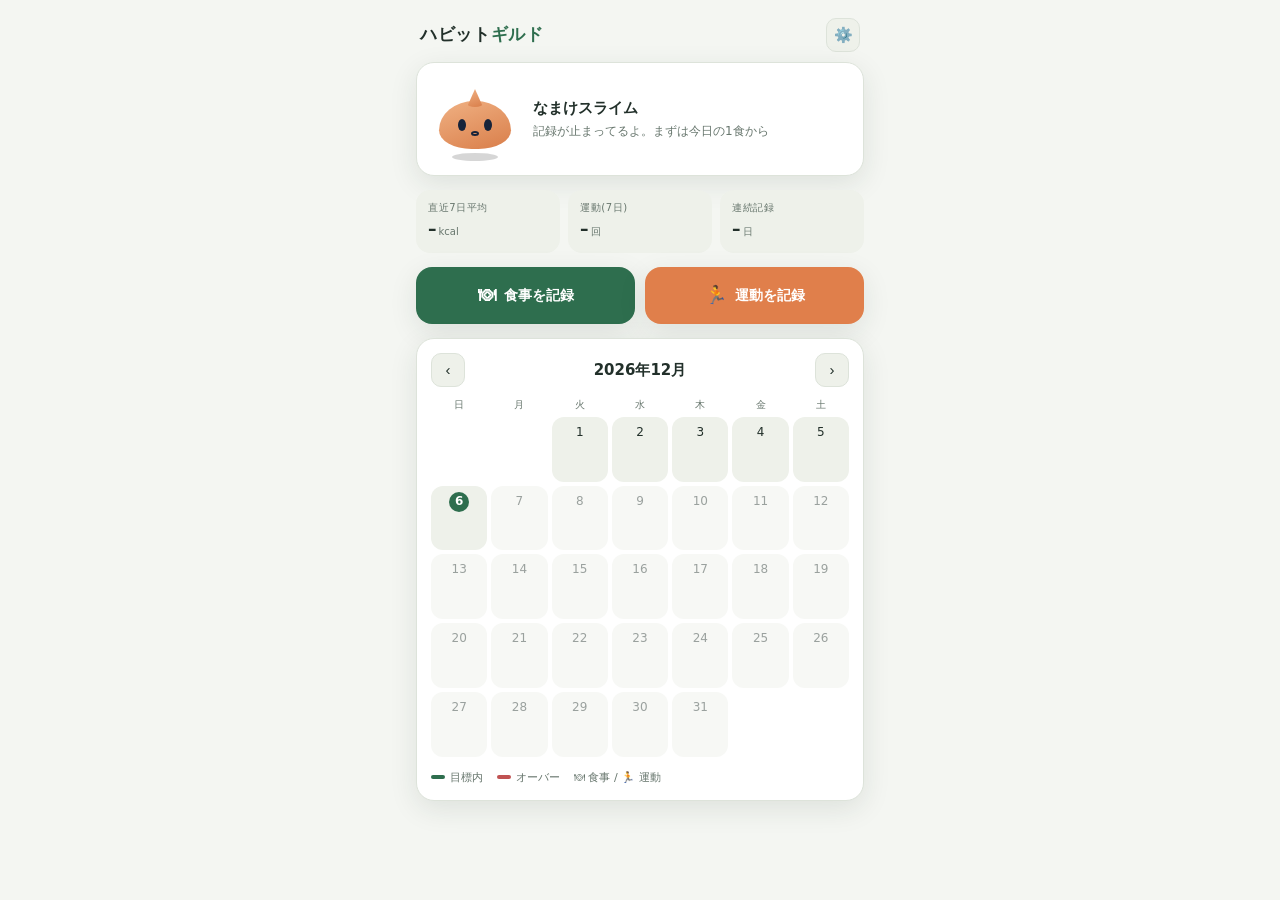
==== index.html @ a8ee113f "Rename to Habit Guild and add AI integration (phase 2-3) - Rename app to ハビットギルド - Cloudflare Worker" ====
<!DOCTYPE html>
<html lang="ja">
<head>
  <meta charset="UTF-8" />
  <meta name="viewport" content="width=device-width, initial-scale=1.0" />
  <meta name="theme-color" content="#2e6e4e" />
  <title>ハビットギルド</title>
  <link rel="stylesheet" href="style.css" />
</head>
<body>

  <div class="app">

    <header class="app-head">
      <div class="brand">ハビット<span>ギルド</span></div>
      <button class="icon-btn" id="settingsBtn" aria-label="設定">⚙️</button>
    </header>

    <!-- ============ カレンダー画面 ============ -->
    <main class="screen" id="calScreen">

      <!-- アバター -->
      <section class="avatar-card" id="avatarCard">
        <div class="slime-stage">
          <div class="slime" id="slime">
            <div class="slime-body">
              <div class="eye left"></div>
              <div class="eye right"></div>
              <div class="mouth"></div>
            </div>
            <div class="slime-shadow"></div>
          </div>
        </div>
        <div class="avatar-meta">
          <div class="avatar-state" id="avatarState">ふつうスライム</div>
          <p class="avatar-msg" id="avatarMsg">記録を続けるとキャラが変化するよ</p>
        </div>
      </section>

      <!-- サマリー -->
      <section class="summary">
        <div class="stat">
          <div class="label">直近7日平均</div>
          <div class="val" id="statAvg">–<small>kcal</small></div>
        </div>
        <div class="stat">
          <div class="label">運動(7日)</div>
          <div class="val" id="statExercise">–<small>回</small></div>
        </div>
        <div class="stat">
          <div class="label">連続記録</div>
          <div class="val" id="statStreak">–<small>日</small></div>
        </div>
      </section>

      <!-- 今日をすぐ記録 -->
      <section class="quick-add">
        <button class="quick-btn" id="quickMealBtn">
          <span class="q-icon">🍽</span>
          <span class="q-label">食事を記録</span>
        </button>
        <button class="quick-btn" id="quickExBtn">
          <span class="q-icon">🏃</span>
          <span class="q-label">運動を記録</span>
        </button>
      </section>

      <!-- カレンダー -->
      <section class="calendar">
        <div class="cal-nav">
          <button class="icon-btn" id="prevMonth" aria-label="前の月">‹</button>
          <div class="cal-title" id="calTitle">2026年7月</div>
          <button class="icon-btn" id="nextMonth" aria-label="次の月">›</button>
        </div>
        <div class="dow">
          <div>日</div><div>月</div><div>火</div><div>水</div><div>木</div><div>金</div><div>土</div>
        </div>
        <div class="grid" id="calGrid"></div>
        <div class="legend">
          <span class="chip"><span class="sw sw-ok"></span>目標内</span>
          <span class="chip"><span class="sw sw-over"></span>オーバー</span>
          <span class="chip">🍽 食事 / 🏃 運動</span>
        </div>
      </section>
    </main>

    <!-- ============ 日詳細画面 ============ -->
    <main class="screen" id="dayScreen" hidden>
      <button class="back" id="backBtn">← カレンダーに戻る</button>
      <p class="detail-date" id="detailDate"></p>
      <p class="detail-sub" id="detailSub"></p>

      <section class="card">
        <div class="card-head">
          <h3>食事の記録</h3>
          <button class="mini-btn" id="addMealBtn">＋ 追加</button>
        </div>
        <div id="mealList" class="record-list"></div>
      </section>

      <section class="card">
        <div class="card-head">
          <h3>運動の記録</h3>
          <button class="mini-btn" id="addExBtn">＋ 追加</button>
        </div>
        <div id="exList" class="record-list"></div>
      </section>

      <section class="card advice">
        <h3>AIアドバイス</h3>
        <p class="advice-text" id="adviceText">まだアドバイスはありません。</p>
        <button class="btn" id="genBtn">✨ アドバイス用プロンプトを生成</button>
        <button class="btn ghost" id="pasteAdviceBtn">Claudeの回答を貼り付けて保存</button>
      </section>
    </main>

  </div>

  <!-- ============ 食事入力シート ============ -->
  <div class="overlay" id="mealOverlay">
    <div class="sheet" role="dialog" aria-label="食事を記録">
      <h2 id="mealSheetTitle">食事を記録</h2>
      <form id="mealForm">
        <label class="field">
          <span>いつ</span>
          <select id="mealSlot">
            <option value="朝食">朝食</option>
            <option value="昼食">昼食</option>
            <option value="夕食">夕食</option>
            <option value="間食">間食</option>
          </select>
        </label>
        <label class="field">
          <span>食べたもの</span>
          <input type="text" id="mealItems" placeholder="例:味噌ラーメン・餃子3個" required maxlength="100" />
        </label>
        <label class="field">
          <span>写真(任意)</span>
          <input type="file" id="mealPhoto" accept="image/*" />
        </label>
        <div class="photo-preview" id="photoPreview" hidden>
          <img id="photoPreviewImg" alt="写真プレビュー" />
        </div>

        <button type="button" class="btn estimate" id="estimateBtn">✨ AIでカロリー・PFCを推定</button>
        <p class="estimate-hint" id="estimateHint" hidden>接続設定をすると使えます(⚙️から設定)</p>

        <label class="field">
          <span>カロリー(だいたいでOK)</span>
          <input type="number" id="mealKcal" placeholder="800" min="0" max="5000" inputmode="numeric" />
        </label>
        <div class="pfc-inputs">
          <label class="field">
            <span>P(たんぱく質g)</span>
            <input type="number" id="mealP" placeholder="–" min="0" max="500" step="any" inputmode="decimal" />
          </label>
          <label class="field">
            <span>F(脂質g)</span>
            <input type="number" id="mealF" placeholder="–" min="0" max="500" step="any" inputmode="decimal" />
          </label>
          <label class="field">
            <span>C(炭水化物g)</span>
            <input type="number" id="mealC" placeholder="–" min="0" max="500" step="any" inputmode="decimal" />
          </label>
        </div>

        <div class="sheet-actions">
          <button type="submit" class="btn">保存する</button>
          <button type="button" class="btn ghost" data-close>キャンセル</button>
          <button type="button" class="btn danger" id="deleteMealBtn" hidden>この記録を削除</button>
        </div>
      </form>
    </div>
  </div>

  <!-- ============ 運動入力シート ============ -->
  <div class="overlay" id="exOverlay">
    <div class="sheet" role="dialog" aria-label="運動を記録">
      <h2 id="exSheetTitle">運動を記録</h2>
      <form id="exForm">
        <label class="field">
          <span>内容</span>
          <input type="text" id="exName" placeholder="例:ランニング 5km / ジム上半身" required maxlength="60" />
        </label>
        <label class="field">
          <span>時間(分)</span>
          <input type="number" id="exMinutes" placeholder="30" min="0" max="600" inputmode="numeric" />
        </label>
        <label class="field">
          <span>消費カロリー(わかれば)</span>
          <input type="number" id="exKcal" placeholder="300" min="0" max="3000" inputmode="numeric" />
        </label>
        <div class="sheet-actions">
          <button type="submit" class="btn">保存する</button>
          <button type="button" class="btn ghost" data-close>キャンセル</button>
          <button type="button" class="btn danger" id="deleteExBtn" hidden>この記録を削除</button>
        </div>
      </form>
    </div>
  </div>

  <!-- ============ プロンプトシート ============ -->
  <div class="overlay" id="promptOverlay">
    <div class="sheet" role="dialog" aria-label="プロンプト生成">
      <h2>プロンプトを生成しました</h2>
      <p class="hint">コピーしてClaude(いつものプロジェクト)に貼り付けてください。返ってきたアドバイスは「貼り付けて保存」で記録できます。</p>
      <div class="prompt-box" id="promptBox"></div>
      <div class="sheet-actions">
        <button class="btn" id="copyPromptBtn">プロンプトをコピー</button>
        <button class="btn ghost" data-close>閉じる</button>
      </div>
    </div>
  </div>

  <!-- ============ アドバイス貼り付けシート ============ -->
  <div class="overlay" id="adviceOverlay">
    <div class="sheet" role="dialog" aria-label="アドバイスを保存">
      <h2>Claudeの回答を保存</h2>
      <p class="hint">Claudeから返ってきたアドバイスをここに貼り付けると、この日の記録として残ります。</p>
      <textarea id="adviceInput" rows="6" placeholder="ここに貼り付け"></textarea>
      <div class="sheet-actions">
        <button class="btn" id="saveAdviceBtn">保存する</button>
        <button class="btn ghost" data-close>キャンセル</button>
      </div>
    </div>
  </div>

  <!-- ============ 設定シート ============ -->
  <div class="overlay" id="settingsOverlay">
    <div class="sheet" role="dialog" aria-label="設定">
      <h2>設定</h2>
      <form id="settingsForm">
        <label class="field">
          <span>1日の目標カロリー</span>
          <input type="number" id="goalInput" min="800" max="5000" inputmode="numeric" required />
        </label>

        <div class="settings-section">
          <h3>AI連携(任意)</h3>
          <p class="hint">中継サーバーを立てると、写真・テキストからのカロリー/PFC自動推定とアプリ内アドバイスが使えます。未設定でもコピペ方式で使えます。</p>
          <label class="field">
            <span>中継サーバーのURL</span>
            <input type="url" id="backendUrl" placeholder="https://xxxx.workers.dev" inputmode="url" />
          </label>
          <label class="field">
            <span>アクセストークン</span>
            <input type="text" id="backendToken" placeholder="自分で決めた合言葉" autocomplete="off" />
          </label>
          <button type="button" class="btn ghost" id="testBackendBtn">接続テスト</button>
        </div>

        <div class="sheet-actions">
          <button type="submit" class="btn">保存する</button>
          <button type="button" class="btn ghost" data-close>キャンセル</button>
        </div>
      </form>
    </div>
  </div>

  <div class="toast" id="toast" role="status"></div>

  <script src="api.js"></script>
  <script src="app.js"></script>
</body>
</html>
---- style.css ----
/* ダイエットギルド — フェーズ1 */

:root {
  --bg: #f4f6f2;
  --surface: #ffffff;
  --surface2: #eef1ea;
  --ink: #22302a;
  --muted: #67766d;
  --line: #dde3da;
  --primary: #2e6e4e;
  --primary-soft: #e2efe7;
  --accent: #e07f4b;
  --accent-soft: #fbeade;
  --danger: #c05252;
  --shadow: 0 8px 28px rgba(34, 48, 42, 0.10);
}
@media (prefers-color-scheme: dark) {
  :root {
    --bg: #121714;
    --surface: #1b221d;
    --surface2: #242d27;
    --ink: #e6ebe5;
    --muted: #9aa89f;
    --line: #2f3a33;
    --primary: #6fbf94;
    --primary-soft: #22392e;
    --accent: #ef9a67;
    --accent-soft: #3d2b1e;
    --danger: #d97575;
    --shadow: 0 8px 28px rgba(0, 0, 0, 0.45);
  }
}

* { box-sizing: border-box; }

body {
  margin: 0;
  background: var(--bg);
  color: var(--ink);
  font-family: "Hiragino Kaku Gothic ProN", "Hiragino Sans", "Noto Sans JP", "Yu Gothic UI", system-ui, sans-serif;
  line-height: 1.6;
  -webkit-font-smoothing: antialiased;
}

.app {
  max-width: 480px;
  margin: 0 auto;
  min-height: 100dvh;
  display: flex;
  flex-direction: column;
  padding: 0 16px 32px;
}

/* ---------- header ---------- */
.app-head {
  display: flex;
  justify-content: space-between;
  align-items: center;
  padding: 18px 4px 10px;
}
.brand { font-weight: 700; font-size: 17px; letter-spacing: .04em; }
.brand span { color: var(--primary); }
.icon-btn {
  background: var(--surface2);
  border: 1px solid var(--line);
  border-radius: 10px;
  width: 34px; height: 34px;
  font-size: 15px;
  cursor: pointer;
  color: var(--ink);
  display: grid; place-items: center;
}
.icon-btn:focus-visible, .btn:focus-visible, .mini-btn:focus-visible, .day:focus-visible, .back:focus-visible {
  outline: 2px solid var(--primary);
  outline-offset: 2px;
}

.screen { display: flex; flex-direction: column; gap: 14px; }
.screen[hidden] { display: none; }

/* ---------- avatar ---------- */
.avatar-card {
  display: flex;
  align-items: center;
  gap: 16px;
  background: var(--surface);
  border: 1px solid var(--line);
  border-radius: 18px;
  padding: 14px 16px;
  box-shadow: var(--shadow);
}
.slime-stage { width: 84px; height: 84px; flex: none; position: relative; }
.slime {
  position: absolute; inset: 0;
  display: flex; flex-direction: column; align-items: center; justify-content: flex-end;
}
.slime-body {
  position: relative;
  width: 58px; height: 54px;
  background: linear-gradient(160deg, #6fb7e8, #3b7fc4);
  border-radius: 50% 50% 46% 46% / 62% 62% 40% 40%;
  animation: bounce 2.6s ease-in-out infinite;
}
.slime-body::before {
  /* しずく型のツノ */
  content: "";
  position: absolute;
  top: -12px; left: 50%;
  transform: translateX(-50%);
  width: 16px; height: 18px;
  background: inherit;
  border-radius: 50% 50% 50% 50% / 80% 80% 20% 20%;
  clip-path: polygon(50% 0, 100% 100%, 0 100%);
}
.eye {
  position: absolute; top: 38%;
  width: 8px; height: 12px;
  background: #16233a;
  border-radius: 50%;
}
.eye.left { left: 26%; }
.eye.right { right: 26%; }
.mouth {
  position: absolute; top: 62%; left: 50%;
  transform: translateX(-50%);
  width: 14px; height: 6px;
  border-bottom: 2.5px solid #16233a;
  border-radius: 0 0 10px 10px;
}
.slime-shadow {
  width: 46px; height: 8px;
  margin-top: 4px;
  background: rgba(0, 0, 0, .16);
  border-radius: 50%;
}
@keyframes bounce {
  0%, 100% { transform: translateY(0) scaleX(1); }
  50% { transform: translateY(-5px) scaleX(.97); }
}

/* 状態バリエーション */
.slime.state-fit .slime-body {
  background: linear-gradient(160deg, #74d6a3, #2e9e66);
  width: 52px; height: 58px;
}
.slime.state-fit .mouth { border-radius: 10px 10px 0 0; border-bottom: none; border-top: 2.5px solid #16233a; height: 7px; top: 60%; }
.slime.state-chubby .slime-body {
  background: linear-gradient(160deg, #f0b183, #d97e4a);
  width: 72px; height: 48px;
  animation-duration: 3.6s;
}
.slime.state-chubby .mouth { width: 8px; border-radius: 50%; border: 2px solid #16233a; height: 5px; }
.avatar-meta { min-width: 0; }
.avatar-state { font-weight: 700; font-size: 15px; }
.avatar-msg { margin: 2px 0 0; font-size: 12px; color: var(--muted); }

@media (prefers-reduced-motion: reduce) {
  .slime-body { animation: none; }
  .day { transition: none; }
}

/* ---------- summary ---------- */
.summary {
  display: grid;
  grid-template-columns: 1fr 1fr 1fr;
  gap: 8px;
}
.stat {
  background: var(--surface2);
  border-radius: 14px;
  padding: 10px 12px;
}
.stat .label { font-size: 10px; letter-spacing: .06em; color: var(--muted); }
.stat .val { font-size: 17px; font-weight: 700; font-variant-numeric: tabular-nums; }
.stat .val small { font-size: 10px; font-weight: 400; color: var(--muted); margin-left: 2px; }

/* ---------- quick add ---------- */
.quick-add {
  display: grid;
  grid-template-columns: 1fr 1fr;
  gap: 10px;
}
.quick-btn {
  display: flex;
  align-items: center;
  justify-content: center;
  gap: 8px;
  padding: 14px;
  border-radius: 16px;
  border: none;
  cursor: pointer;
  font: inherit;
  font-weight: 700;
  font-size: 14px;
  color: #fff;
  background: var(--primary);
  box-shadow: var(--shadow);
}
.quick-btn:nth-child(2) { background: var(--accent); }
.quick-btn:focus-visible { outline: 2px solid var(--ink); outline-offset: 2px; }
.quick-btn .q-icon { font-size: 18px; }

/* ---------- calendar ---------- */
.calendar {
  background: var(--surface);
  border: 1px solid var(--line);
  border-radius: 18px;
  padding: 14px;
  box-shadow: var(--shadow);
}
.cal-nav {
  display: flex;
  justify-content: space-between;
  align-items: center;
  margin-bottom: 10px;
}
.cal-title { font-weight: 700; font-size: 15px; font-variant-numeric: tabular-nums; }
.dow, .grid { display: grid; grid-template-columns: repeat(7, 1fr); gap: 4px; }
.dow { margin-bottom: 4px; }
.dow div { text-align: center; font-size: 10px; color: var(--muted); }
.day {
  aspect-ratio: 1 / 1.15;
  border-radius: 12px;
  border: 1px solid transparent;
  background: var(--surface2);
  display: flex;
  flex-direction: column;
  align-items: center;
  padding-top: 5px;
  gap: 3px;
  cursor: pointer;
  font: inherit;
  color: inherit;
  transition: transform .1s ease;
}
.day:hover { transform: translateY(-1px); }
.day.empty { background: transparent; cursor: default; border: none; }
.day.future { opacity: .45; cursor: default; }
.day .num { font-size: 12px; font-variant-numeric: tabular-nums; line-height: 1.6; }
.day.today .num {
  background: var(--primary); color: #fff;
  width: 20px; height: 20px; border-radius: 50%;
  display: grid; place-items: center; font-weight: 700;
}
.day .kcal-bar {
  width: 70%; height: 4px; border-radius: 2px;
  background: var(--line);
  overflow: hidden;
}
.day .kcal-bar i { display: block; height: 100%; background: var(--primary); }
.day.over .kcal-bar i { background: var(--danger); }
.day .marks { font-size: 8px; letter-spacing: 1px; line-height: 1; }
.legend {
  display: flex; gap: 14px; flex-wrap: wrap;
  margin-top: 12px;
  font-size: 11px; color: var(--muted);
}
.legend .chip { display: inline-flex; align-items: center; gap: 5px; }
.legend .sw { width: 14px; height: 4px; border-radius: 2px; }
.legend .sw-ok { background: var(--primary); }
.legend .sw-over { background: var(--danger); }

/* ---------- day detail ---------- */
.back {
  background: none; border: none;
  color: var(--primary);
  font: inherit; font-size: 13px;
  cursor: pointer;
  padding: 0;
  align-self: flex-start;
}
.detail-date { font-size: 18px; font-weight: 700; margin: 0; }
.detail-sub { font-size: 12px; color: var(--muted); margin: -8px 0 0; font-variant-numeric: tabular-nums; }

.card {
  background: var(--surface);
  border: 1px solid var(--line);
  border-radius: 16px;
  padding: 14px;
}
.card h3 {
  margin: 0;
  font-size: 11px; letter-spacing: .1em;
  color: var(--muted); font-weight: 600;
}
.card-head {
  display: flex; justify-content: space-between; align-items: center;
  margin-bottom: 6px;
}
.mini-btn {
  background: var(--primary-soft);
  color: var(--primary);
  border: none; border-radius: 8px;
  padding: 4px 10px;
  font: inherit; font-size: 12px; font-weight: 600;
  cursor: pointer;
}
.record-list .empty-note { font-size: 12px; color: var(--muted); padding: 8px 0; }

.meal {
  display: flex; gap: 12px; align-items: center;
  padding: 8px 0;
  width: 100%;
  background: none; border: none;
  font: inherit; color: inherit; text-align: left;
  cursor: pointer;
}
.meal + .meal, .ex-row + .ex-row { border-top: 1px solid var(--line); }
.photo {
  width: 52px; height: 52px;
  border-radius: 12px;
  flex: none;
  display: grid; place-items: center;
  font-size: 24px;
  background: linear-gradient(135deg, var(--primary-soft), var(--accent-soft));
  overflow: hidden;
}
.photo img { width: 100%; height: 100%; object-fit: cover; }
.meal .meta { flex: 1; min-width: 0; }
.meal .name { font-size: 14px; font-weight: 600; }
.meal .items { font-size: 11px; color: var(--muted); white-space: nowrap; overflow: hidden; text-overflow: ellipsis; }
.meal .kcal { font-variant-numeric: tabular-nums; font-weight: 700; color: var(--accent); font-size: 14px; white-space: nowrap; }
.meal .kcal small { color: var(--muted); font-weight: 400; font-size: 10px; }

.ex-row {
  display: flex; justify-content: space-between; align-items: center;
  gap: 10px;
  padding: 8px 0;
  width: 100%;
  background: none; border: none;
  font: inherit; color: inherit; text-align: left;
  font-size: 13px;
  cursor: pointer;
}
.ex-row .burn { color: var(--primary); font-weight: 600; font-variant-numeric: tabular-nums; white-space: nowrap; }

.advice { border: 1px dashed var(--primary); background: var(--primary-soft); }
.advice h3 { color: var(--primary); margin-bottom: 8px; }
.advice-text { margin: 0 0 12px; font-size: 13px; white-space: pre-wrap; }

/* ---------- buttons ---------- */
.btn {
  width: 100%;
  border: none;
  border-radius: 12px;
  padding: 12px;
  font: inherit; font-weight: 700; font-size: 14px;
  cursor: pointer;
  background: var(--primary);
  color: #fff;
}
.btn.ghost {
  background: transparent;
  color: var(--primary);
  border: 1px solid var(--primary);
  margin-top: 8px;
}
.btn.danger {
  background: transparent;
  color: var(--danger);
  border: 1px solid var(--danger);
  margin-top: 8px;
}

/* ---------- overlay / sheet ---------- */
.overlay {
  position: fixed; inset: 0;
  background: rgba(10, 16, 12, .55);
  display: none;
  align-items: flex-end;
  justify-content: center;
  z-index: 10;
}
.overlay.open { display: flex; }
.sheet {
  background: var(--surface);
  width: 100%;
  max-width: 480px;
  border-radius: 22px 22px 0 0;
  padding: 20px 18px calc(24px + env(safe-area-inset-bottom));
  max-height: 85dvh;
  overflow-y: auto;
}
.sheet h2 { font-size: 16px; margin: 0 0 6px; }
.sheet .hint { font-size: 12px; color: var(--muted); margin: 0 0 12px; }
.sheet-actions { margin-top: 14px; }

.field { display: block; margin-bottom: 12px; }
.field span { display: block; font-size: 12px; color: var(--muted); margin-bottom: 4px; }
.field input, .field select, .sheet textarea {
  width: 100%;
  padding: 10px 12px;
  border: 1px solid var(--line);
  border-radius: 10px;
  background: var(--surface2);
  color: var(--ink);
  font: inherit;
  font-size: 14px;
}
.field input:focus, .field select:focus, .sheet textarea:focus {
  outline: 2px solid var(--primary);
  outline-offset: 1px;
}
.sheet textarea { resize: vertical; }

.btn.estimate {
  background: var(--accent);
  margin-bottom: 6px;
}
.btn.estimate:disabled { opacity: .6; }
.estimate-hint { font-size: 11px; color: var(--muted); margin: 0 0 12px; text-align: center; }

.pfc-inputs {
  display: grid;
  grid-template-columns: 1fr 1fr 1fr;
  gap: 8px;
}
.pfc-inputs .field span { font-size: 11px; }

.meal .pfc {
  font-size: 10px;
  color: var(--primary);
  font-variant-numeric: tabular-nums;
  margin-top: 1px;
}

.settings-section {
  margin-top: 18px;
  padding-top: 14px;
  border-top: 1px solid var(--line);
}
.settings-section h3 {
  margin: 0 0 4px;
  font-size: 13px;
  color: var(--ink);
  font-weight: 700;
}

.photo-preview { margin-bottom: 12px; }
.photo-preview img {
  width: 96px; height: 96px;
  object-fit: cover;
  border-radius: 12px;
  border: 1px solid var(--line);
}

.prompt-box {
  background: var(--surface2);
  border: 1px solid var(--line);
  border-radius: 12px;
  padding: 12px;
  font-size: 11.5px;
  white-space: pre-wrap;
  line-height: 1.7;
  font-family: ui-monospace, "SF Mono", Menlo, monospace;
  overflow-x: auto;
  max-height: 40dvh;
  overflow-y: auto;
}

/* ---------- toast ---------- */
.toast {
  position: fixed;
  left: 50%; bottom: 28px;
  transform: translateX(-50%) translateY(20px);
  background: var(--ink);
  color: var(--bg);
  font-size: 13px;
  padding: 10px 18px;
  border-radius: 999px;
  opacity: 0;
  pointer-events: none;
  transition: opacity .2s ease, transform .2s ease;
  z-index: 20;
}
.toast.show { opacity: 1; transform: translateX(-50%) translateY(0); }
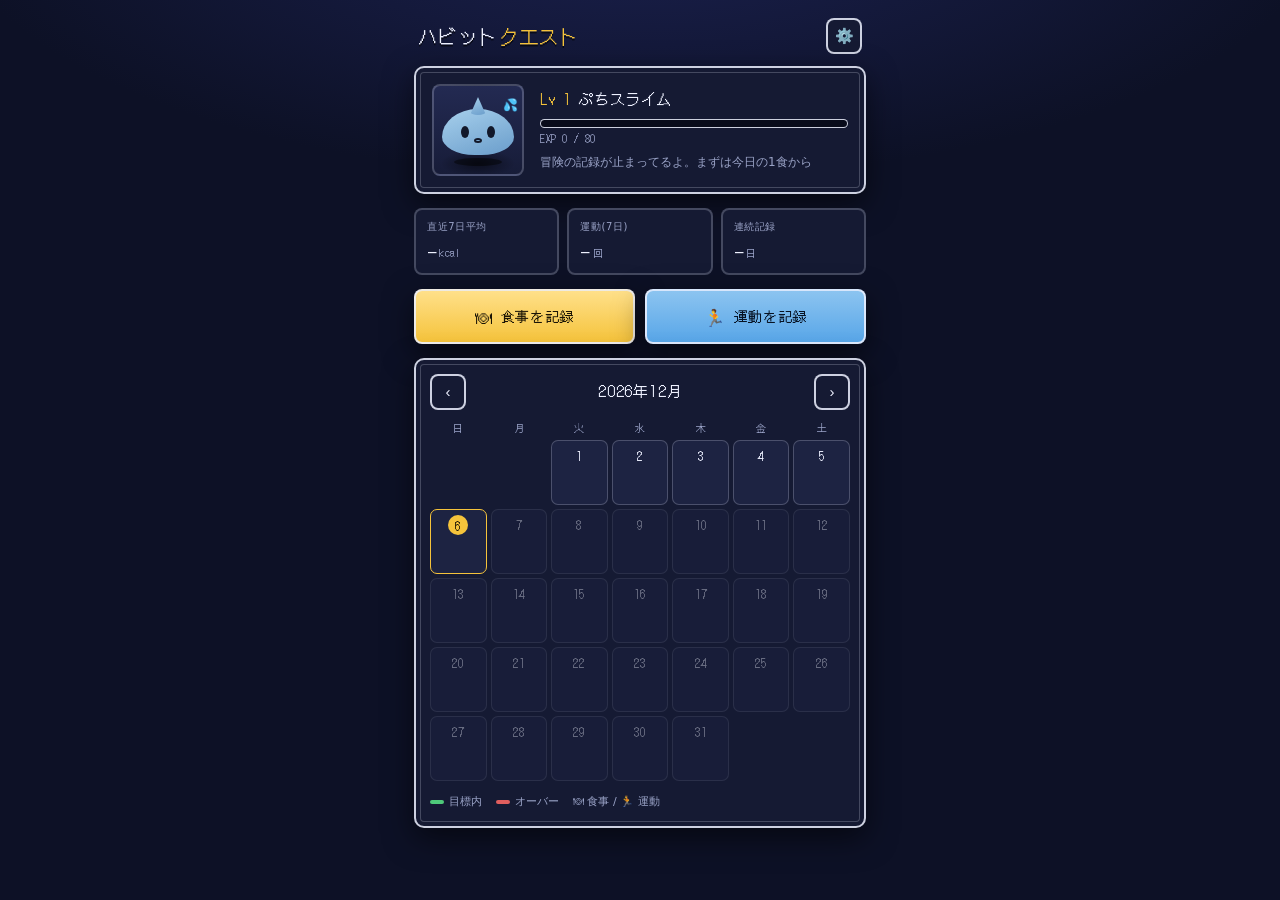
==== commit cd49b6b3: "Reskin as Habit Quest: RPG theme, level/EXP system, today-focused advice - Rename app to ハビットクエスト - " ====
--- a/index.html
+++ b/index.html
@@ -3,8 +3,11 @@
 <head>
   <meta charset="UTF-8" />
   <meta name="viewport" content="width=device-width, initial-scale=1.0" />
-  <meta name="theme-color" content="#2e6e4e" />
-  <title>ハビットギルド</title>
+  <meta name="theme-color" content="#0d1126" />
+  <title>ハビットクエスト</title>
+  <link rel="preconnect" href="https://fonts.googleapis.com" />
+  <link rel="preconnect" href="https://fonts.gstatic.com" crossorigin />
+  <link href="https://fonts.googleapis.com/css2?family=DotGothic16&display=swap" rel="stylesheet" />
   <link rel="stylesheet" href="style.css" />
 </head>
 <body>
@@ -12,7 +15,7 @@
   <div class="app">
 
     <header class="app-head">
-      <div class="brand">ハビット<span>ギルド</span></div>
+      <div class="brand">ハビット<span>クエスト</span></div>
       <button class="icon-btn" id="settingsBtn" aria-label="設定">⚙️</button>
     </header>
 
@@ -32,8 +35,13 @@
           </div>
         </div>
         <div class="avatar-meta">
-          <div class="avatar-state" id="avatarState">ふつうスライム</div>
-          <p class="avatar-msg" id="avatarMsg">記録を続けるとキャラが変化するよ</p>
+          <div class="avatar-state">
+            <span class="lv" id="avatarLv">Lv 1</span>
+            <span id="avatarState">ぷちスライム</span>
+          </div>
+          <div class="exp-bar"><i id="expFill"></i></div>
+          <div class="exp-label" id="expLabel">EXP 0 / 80</div>
+          <p class="avatar-msg" id="avatarMsg">記録するとEXPがたまり、スライムが進化するよ</p>
         </div>
       </section>
 
--- a/style.css
+++ b/style.css
@@ -1,44 +1,36 @@
-/* ダイエットギルド — フェーズ1 */
+/* ハビットクエスト — RPG風テーマ
+   ドラクエ的なコマンドウィンドウ(黒地・白枠・ドット文字)をモチーフにした
+   ダーク単一テーマ。パネルは .rpg ウィンドウ風の二重枠で統一する。 */
 
 :root {
-  --bg: #f4f6f2;
-  --surface: #ffffff;
-  --surface2: #eef1ea;
-  --ink: #22302a;
-  --muted: #67766d;
-  --line: #dde3da;
-  --primary: #2e6e4e;
-  --primary-soft: #e2efe7;
-  --accent: #e07f4b;
-  --accent-soft: #fbeade;
-  --danger: #c05252;
-  --shadow: 0 8px 28px rgba(34, 48, 42, 0.10);
-}
-@media (prefers-color-scheme: dark) {
-  :root {
-    --bg: #121714;
-    --surface: #1b221d;
-    --surface2: #242d27;
-    --ink: #e6ebe5;
-    --muted: #9aa89f;
-    --line: #2f3a33;
-    --primary: #6fbf94;
-    --primary-soft: #22392e;
-    --accent: #ef9a67;
-    --accent-soft: #3d2b1e;
-    --danger: #d97575;
-    --shadow: 0 8px 28px rgba(0, 0, 0, 0.45);
-  }
+  --bg: #0d1126;
+  --bg-deep: #080b1a;
+  --panel: #151a33;
+  --panel2: #1d2342;
+  --ink: #eef1ff;
+  --muted: #9aa3c7;
+  --line: rgba(238, 241, 255, 0.85);
+  --line-dim: rgba(238, 241, 255, 0.22);
+  --gold: #f5c33b;
+  --gold-deep: #c99a1d;
+  --blue: #58a6e8;
+  --ok: #4ec97a;
+  --danger: #e05e5e;
+  --exp: linear-gradient(90deg, #f5c33b, #ffe08a);
+  --shadow: 0 10px 30px rgba(0, 0, 0, 0.55);
+  --font-dot: "DotGothic16", "Hiragino Kaku Gothic ProN", sans-serif;
 }
 
 * { box-sizing: border-box; }
 
 body {
   margin: 0;
-  background: var(--bg);
+  background:
+    radial-gradient(ellipse 90% 50% at 50% -10%, #1b2150 0%, transparent 60%),
+    var(--bg);
   color: var(--ink);
   font-family: "Hiragino Kaku Gothic ProN", "Hiragino Sans", "Noto Sans JP", "Yu Gothic UI", system-ui, sans-serif;
-  line-height: 1.6;
+  line-height: 1.65;
   -webkit-font-smoothing: antialiased;
 }
 
@@ -48,7 +40,15 @@
   min-height: 100dvh;
   display: flex;
   flex-direction: column;
-  padding: 0 16px 32px;
+  padding: 0 14px 36px;
+}
+
+/* ---------- RPGウィンドウ(共通パネル) ---------- */
+.rpg-window {
+  background: var(--panel);
+  border: 2px solid var(--line);
+  border-radius: 10px;
+  box-shadow: inset 0 0 0 4px var(--panel), inset 0 0 0 5px var(--line-dim), var(--shadow);
 }
 
 /* ---------- header ---------- */
@@ -56,47 +56,62 @@
   display: flex;
   justify-content: space-between;
   align-items: center;
-  padding: 18px 4px 10px;
-}
-.brand { font-weight: 700; font-size: 17px; letter-spacing: .04em; }
-.brand span { color: var(--primary); }
+  padding: 18px 4px 12px;
+}
+.brand {
+  font-family: var(--font-dot);
+  font-size: 19px;
+  letter-spacing: .06em;
+  text-shadow: 0 2px 0 rgba(0, 0, 0, .6);
+}
+.brand span { color: var(--gold); }
 .icon-btn {
-  background: var(--surface2);
-  border: 1px solid var(--line);
-  border-radius: 10px;
-  width: 34px; height: 34px;
+  background: var(--panel);
+  border: 2px solid var(--line);
+  border-radius: 8px;
+  width: 36px; height: 36px;
   font-size: 15px;
   cursor: pointer;
   color: var(--ink);
   display: grid; place-items: center;
 }
-.icon-btn:focus-visible, .btn:focus-visible, .mini-btn:focus-visible, .day:focus-visible, .back:focus-visible {
-  outline: 2px solid var(--primary);
+.icon-btn:focus-visible, .btn:focus-visible, .mini-btn:focus-visible,
+.day:focus-visible, .back:focus-visible, .quick-btn:focus-visible {
+  outline: 2px solid var(--gold);
   outline-offset: 2px;
 }
 
 .screen { display: flex; flex-direction: column; gap: 14px; }
 .screen[hidden] { display: none; }
 
-/* ---------- avatar ---------- */
+/* ---------- ステータス(アバター)ウィンドウ ---------- */
 .avatar-card {
   display: flex;
   align-items: center;
   gap: 16px;
-  background: var(--surface);
-  border: 1px solid var(--line);
-  border-radius: 18px;
-  padding: 14px 16px;
-  box-shadow: var(--shadow);
-}
-.slime-stage { width: 84px; height: 84px; flex: none; position: relative; }
+  padding: 16px;
+  background: var(--panel);
+  border: 2px solid var(--line);
+  border-radius: 10px;
+  box-shadow: inset 0 0 0 4px var(--panel), inset 0 0 0 5px var(--line-dim), var(--shadow);
+}
+.slime-stage {
+  width: 92px; height: 92px; flex: none; position: relative;
+  background:
+    radial-gradient(ellipse 60% 22% at 50% 88%, rgba(0,0,0,.5), transparent 70%),
+    linear-gradient(180deg, #232a52 0%, #171c38 100%);
+  border: 2px solid var(--line-dim);
+  border-radius: 8px;
+  overflow: visible;
+}
 .slime {
   position: absolute; inset: 0;
   display: flex; flex-direction: column; align-items: center; justify-content: flex-end;
+  padding-bottom: 8px;
 }
 .slime-body {
   position: relative;
-  width: 58px; height: 54px;
+  width: 56px; height: 52px;
   background: linear-gradient(160deg, #6fb7e8, #3b7fc4);
   border-radius: 50% 50% 46% 46% / 62% 62% 40% 40%;
   animation: bounce 2.6s ease-in-out infinite;
@@ -115,7 +130,7 @@
 .eye {
   position: absolute; top: 38%;
   width: 8px; height: 12px;
-  background: #16233a;
+  background: #10182e;
   border-radius: 50%;
 }
 .eye.left { left: 26%; }
@@ -124,13 +139,13 @@
   position: absolute; top: 62%; left: 50%;
   transform: translateX(-50%);
   width: 14px; height: 6px;
-  border-bottom: 2.5px solid #16233a;
+  border-bottom: 2.5px solid #10182e;
   border-radius: 0 0 10px 10px;
 }
 .slime-shadow {
-  width: 46px; height: 8px;
-  margin-top: 4px;
-  background: rgba(0, 0, 0, .16);
+  width: 48px; height: 8px;
+  margin-top: 3px;
+  background: rgba(0, 0, 0, .45);
   border-radius: 50%;
 }
 @keyframes bounce {
@@ -138,24 +153,85 @@
   50% { transform: translateY(-5px) scaleX(.97); }
 }
 
-/* 状態バリエーション */
-.slime.state-fit .slime-body {
-  background: linear-gradient(160deg, #74d6a3, #2e9e66);
-  width: 52px; height: 58px;
-}
-.slime.state-fit .mouth { border-radius: 10px 10px 0 0; border-bottom: none; border-top: 2.5px solid #16233a; height: 7px; top: 60%; }
+/* --- 進化ティア(レベルで変化) --- */
+.slime.tier-1 .slime-body { width: 44px; height: 40px; background: linear-gradient(160deg, #9fd2f5, #5f9fd8); }
+.slime.tier-2 .slime-body { background: linear-gradient(160deg, #6fb7e8, #3b7fc4); }
+.slime.tier-3 .slime-body { background: linear-gradient(155deg, #e8edf5 0%, #aeb9cf 45%, #7c8aa6 100%); }
+.slime.tier-4 .slime-body { background: linear-gradient(155deg, #ffe28a 0%, #f5c33b 50%, #c98f1d 100%); }
+.slime.tier-5 .slime-body { background: linear-gradient(155deg, #c9a6f2 0%, #9268d8 55%, #6a3fb5 100%); }
+
+/* ゴールド以上は王冠(ツノは隠す) */
+.slime.tier-4 .slime-body::before, .slime.tier-5 .slime-body::before { display: none; }
+.slime.tier-4 .slime-body::after, .slime.tier-5 .slime-body::after {
+  content: "👑";
+  position: absolute;
+  top: -19px; left: 50%;
+  transform: translateX(-50%);
+  font-size: 15px;
+  line-height: 1;
+}
+/* けんじゃはきらめく */
+.slime.tier-5::after {
+  content: "✨";
+  position: absolute;
+  top: 8px; right: 6px;
+  font-size: 12px;
+  animation: twinkle 1.8s ease-in-out infinite;
+}
+@keyframes twinkle {
+  0%, 100% { opacity: .25; transform: scale(.8); }
+  50% { opacity: 1; transform: scale(1.15); }
+}
+
+/* --- コンディション(直近7日の生活で変化) --- */
+.slime.state-fit .slime-body { height: 56px; }
+.slime.state-fit .mouth { width: 19px; height: 8px; }
 .slime.state-chubby .slime-body {
-  background: linear-gradient(160deg, #f0b183, #d97e4a);
-  width: 72px; height: 48px;
+  width: 72px; height: 46px;
   animation-duration: 3.6s;
-}
-.slime.state-chubby .mouth { width: 8px; border-radius: 50%; border: 2px solid #16233a; height: 5px; }
-.avatar-meta { min-width: 0; }
-.avatar-state { font-weight: 700; font-size: 15px; }
-.avatar-msg { margin: 2px 0 0; font-size: 12px; color: var(--muted); }
+  filter: saturate(.8);
+}
+.slime.state-chubby .mouth { width: 8px; border: 2px solid #10182e; border-radius: 50%; height: 5px; }
+.slime.state-chubby::before {
+  content: "💦";
+  position: absolute;
+  top: 10px; right: 4px;
+  font-size: 12px;
+}
+
+.avatar-meta { min-width: 0; flex: 1; }
+.avatar-state {
+  font-family: var(--font-dot);
+  font-size: 15px;
+  letter-spacing: .04em;
+  display: flex; align-items: baseline; gap: 8px;
+}
+.avatar-state .lv { color: var(--gold); font-size: 14px; white-space: nowrap; }
+.exp-bar {
+  margin-top: 7px;
+  height: 9px;
+  border: 1.5px solid var(--line);
+  border-radius: 5px;
+  background: var(--bg-deep);
+  overflow: hidden;
+}
+.exp-bar i {
+  display: block; height: 100%;
+  background: var(--exp);
+  transition: width .4s ease;
+}
+.exp-label {
+  font-family: var(--font-dot);
+  font-size: 10px;
+  color: var(--muted);
+  margin-top: 3px;
+  letter-spacing: .06em;
+}
+.avatar-msg { margin: 5px 0 0; font-size: 12px; color: var(--muted); }
 
 @media (prefers-reduced-motion: reduce) {
   .slime-body { animation: none; }
+  .slime.tier-5::after { animation: none; }
   .day { transition: none; }
 }
 
@@ -166,15 +242,20 @@
   gap: 8px;
 }
 .stat {
-  background: var(--surface2);
-  border-radius: 14px;
-  padding: 10px 12px;
+  background: var(--panel);
+  border: 2px solid var(--line-dim);
+  border-radius: 8px;
+  padding: 9px 11px;
 }
 .stat .label { font-size: 10px; letter-spacing: .06em; color: var(--muted); }
-.stat .val { font-size: 17px; font-weight: 700; font-variant-numeric: tabular-nums; }
-.stat .val small { font-size: 10px; font-weight: 400; color: var(--muted); margin-left: 2px; }
-
-/* ---------- quick add ---------- */
+.stat .val {
+  font-family: var(--font-dot);
+  font-size: 17px;
+  letter-spacing: .02em;
+}
+.stat .val small { font-size: 10px; color: var(--muted); margin-left: 2px; font-family: inherit; }
+
+/* ---------- quick add(コマンド) ---------- */
 .quick-add {
   display: grid;
   grid-template-columns: 1fr 1fr;
@@ -185,28 +266,31 @@
   align-items: center;
   justify-content: center;
   gap: 8px;
+  padding: 13px;
+  border-radius: 8px;
+  border: 2px solid var(--line);
+  cursor: pointer;
+  font-family: var(--font-dot);
+  font-size: 14px;
+  letter-spacing: .04em;
+  color: #1a1405;
+  background: linear-gradient(180deg, #ffe08a, var(--gold));
+  box-shadow: var(--shadow);
+}
+.quick-btn:nth-child(2) {
+  color: #071324;
+  background: linear-gradient(180deg, #8cc4f0, var(--blue));
+}
+.quick-btn .q-icon { font-size: 17px; }
+.quick-btn:active { transform: translateY(1px); }
+
+/* ---------- calendar(ぼうけんのしょ) ---------- */
+.calendar {
+  background: var(--panel);
+  border: 2px solid var(--line);
+  border-radius: 10px;
+  box-shadow: inset 0 0 0 4px var(--panel), inset 0 0 0 5px var(--line-dim), var(--shadow);
   padding: 14px;
-  border-radius: 16px;
-  border: none;
-  cursor: pointer;
-  font: inherit;
-  font-weight: 700;
-  font-size: 14px;
-  color: #fff;
-  background: var(--primary);
-  box-shadow: var(--shadow);
-}
-.quick-btn:nth-child(2) { background: var(--accent); }
-.quick-btn:focus-visible { outline: 2px solid var(--ink); outline-offset: 2px; }
-.quick-btn .q-icon { font-size: 18px; }
-
-/* ---------- calendar ---------- */
-.calendar {
-  background: var(--surface);
-  border: 1px solid var(--line);
-  border-radius: 18px;
-  padding: 14px;
-  box-shadow: var(--shadow);
 }
 .cal-nav {
   display: flex;
@@ -214,15 +298,19 @@
   align-items: center;
   margin-bottom: 10px;
 }
-.cal-title { font-weight: 700; font-size: 15px; font-variant-numeric: tabular-nums; }
+.cal-title {
+  font-family: var(--font-dot);
+  font-size: 15px;
+  letter-spacing: .05em;
+}
 .dow, .grid { display: grid; grid-template-columns: repeat(7, 1fr); gap: 4px; }
 .dow { margin-bottom: 4px; }
-.dow div { text-align: center; font-size: 10px; color: var(--muted); }
+.dow div { text-align: center; font-size: 10px; color: var(--muted); font-family: var(--font-dot); }
 .day {
   aspect-ratio: 1 / 1.15;
-  border-radius: 12px;
-  border: 1px solid transparent;
-  background: var(--surface2);
+  border-radius: 7px;
+  border: 1.5px solid var(--line-dim);
+  background: var(--panel2);
   display: flex;
   flex-direction: column;
   align-items: center;
@@ -231,23 +319,28 @@
   cursor: pointer;
   font: inherit;
   color: inherit;
-  transition: transform .1s ease;
-}
-.day:hover { transform: translateY(-1px); }
+  transition: transform .1s ease, border-color .1s ease;
+}
+.day:hover { transform: translateY(-1px); border-color: var(--gold); }
 .day.empty { background: transparent; cursor: default; border: none; }
-.day.future { opacity: .45; cursor: default; }
-.day .num { font-size: 12px; font-variant-numeric: tabular-nums; line-height: 1.6; }
+.day.future { opacity: .4; cursor: default; }
+.day .num {
+  font-family: var(--font-dot);
+  font-size: 12px;
+  line-height: 1.6;
+}
+.day.today { border-color: var(--gold); }
 .day.today .num {
-  background: var(--primary); color: #fff;
+  background: var(--gold); color: #1a1405;
   width: 20px; height: 20px; border-radius: 50%;
-  display: grid; place-items: center; font-weight: 700;
+  display: grid; place-items: center;
 }
 .day .kcal-bar {
   width: 70%; height: 4px; border-radius: 2px;
-  background: var(--line);
+  background: var(--bg-deep);
   overflow: hidden;
 }
-.day .kcal-bar i { display: block; height: 100%; background: var(--primary); }
+.day .kcal-bar i { display: block; height: 100%; background: var(--ok); }
 .day.over .kcal-bar i { background: var(--danger); }
 .day .marks { font-size: 8px; letter-spacing: 1px; line-height: 1; }
 .legend {
@@ -257,42 +350,54 @@
 }
 .legend .chip { display: inline-flex; align-items: center; gap: 5px; }
 .legend .sw { width: 14px; height: 4px; border-radius: 2px; }
-.legend .sw-ok { background: var(--primary); }
+.legend .sw-ok { background: var(--ok); }
 .legend .sw-over { background: var(--danger); }
 
 /* ---------- day detail ---------- */
 .back {
   background: none; border: none;
-  color: var(--primary);
+  color: var(--gold);
   font: inherit; font-size: 13px;
   cursor: pointer;
   padding: 0;
   align-self: flex-start;
-}
-.detail-date { font-size: 18px; font-weight: 700; margin: 0; }
-.detail-sub { font-size: 12px; color: var(--muted); margin: -8px 0 0; font-variant-numeric: tabular-nums; }
+  font-family: var(--font-dot);
+}
+.detail-date {
+  font-family: var(--font-dot);
+  font-size: 18px;
+  margin: 0;
+  letter-spacing: .04em;
+}
+.detail-sub { font-size: 12px; color: var(--muted); margin: -8px 0 0; }
 
 .card {
-  background: var(--surface);
-  border: 1px solid var(--line);
-  border-radius: 16px;
+  background: var(--panel);
+  border: 2px solid var(--line);
+  border-radius: 10px;
+  box-shadow: inset 0 0 0 4px var(--panel), inset 0 0 0 5px var(--line-dim);
   padding: 14px;
 }
 .card h3 {
   margin: 0;
-  font-size: 11px; letter-spacing: .1em;
-  color: var(--muted); font-weight: 600;
+  font-family: var(--font-dot);
+  font-size: 12px;
+  letter-spacing: .12em;
+  color: var(--gold);
+  font-weight: 400;
 }
 .card-head {
   display: flex; justify-content: space-between; align-items: center;
   margin-bottom: 6px;
 }
 .mini-btn {
-  background: var(--primary-soft);
-  color: var(--primary);
-  border: none; border-radius: 8px;
+  background: var(--panel2);
+  color: var(--ink);
+  border: 1.5px solid var(--line);
+  border-radius: 6px;
   padding: 4px 10px;
-  font: inherit; font-size: 12px; font-weight: 600;
+  font: inherit; font-size: 12px;
+  font-family: var(--font-dot);
   cursor: pointer;
 }
 .record-list .empty-note { font-size: 12px; color: var(--muted); padding: 8px 0; }
@@ -305,22 +410,33 @@
   font: inherit; color: inherit; text-align: left;
   cursor: pointer;
 }
-.meal + .meal, .ex-row + .ex-row { border-top: 1px solid var(--line); }
+.meal + .meal, .ex-row + .ex-row { border-top: 1px solid var(--line-dim); }
 .photo {
   width: 52px; height: 52px;
-  border-radius: 12px;
+  border-radius: 8px;
   flex: none;
   display: grid; place-items: center;
   font-size: 24px;
-  background: linear-gradient(135deg, var(--primary-soft), var(--accent-soft));
+  background: var(--panel2);
+  border: 1.5px solid var(--line-dim);
   overflow: hidden;
 }
 .photo img { width: 100%; height: 100%; object-fit: cover; }
 .meal .meta { flex: 1; min-width: 0; }
 .meal .name { font-size: 14px; font-weight: 600; }
 .meal .items { font-size: 11px; color: var(--muted); white-space: nowrap; overflow: hidden; text-overflow: ellipsis; }
-.meal .kcal { font-variant-numeric: tabular-nums; font-weight: 700; color: var(--accent); font-size: 14px; white-space: nowrap; }
-.meal .kcal small { color: var(--muted); font-weight: 400; font-size: 10px; }
+.meal .kcal {
+  font-family: var(--font-dot);
+  color: var(--gold);
+  font-size: 14px;
+  white-space: nowrap;
+}
+.meal .kcal small { color: var(--muted); font-size: 10px; }
+.meal .pfc {
+  font-size: 10px;
+  color: var(--blue);
+  margin-top: 1px;
+}
 
 .ex-row {
   display: flex; justify-content: space-between; align-items: center;
@@ -332,40 +448,60 @@
   font-size: 13px;
   cursor: pointer;
 }
-.ex-row .burn { color: var(--primary); font-weight: 600; font-variant-numeric: tabular-nums; white-space: nowrap; }
-
-.advice { border: 1px dashed var(--primary); background: var(--primary-soft); }
-.advice h3 { color: var(--primary); margin-bottom: 8px; }
+.ex-row .burn {
+  color: var(--ok);
+  font-family: var(--font-dot);
+  white-space: nowrap;
+}
+
+.advice { border-color: var(--gold); }
+.advice h3 { color: var(--gold); margin-bottom: 8px; }
 .advice-text { margin: 0 0 12px; font-size: 13px; white-space: pre-wrap; }
 
 /* ---------- buttons ---------- */
 .btn {
   width: 100%;
-  border: none;
-  border-radius: 12px;
+  border: 2px solid var(--line);
+  border-radius: 8px;
   padding: 12px;
-  font: inherit; font-weight: 700; font-size: 14px;
-  cursor: pointer;
-  background: var(--primary);
-  color: #fff;
-}
+  font: inherit;
+  font-family: var(--font-dot);
+  font-size: 14px;
+  letter-spacing: .04em;
+  cursor: pointer;
+  background: linear-gradient(180deg, #ffe08a, var(--gold));
+  color: #1a1405;
+}
+.btn:disabled { opacity: .6; }
 .btn.ghost {
-  background: transparent;
-  color: var(--primary);
-  border: 1px solid var(--primary);
+  background: var(--panel2);
+  color: var(--ink);
   margin-top: 8px;
 }
 .btn.danger {
   background: transparent;
   color: var(--danger);
-  border: 1px solid var(--danger);
+  border-color: var(--danger);
   margin-top: 8px;
 }
+.btn.estimate {
+  background: linear-gradient(180deg, #8cc4f0, var(--blue));
+  color: #071324;
+  margin-bottom: 6px;
+}
+.estimate-hint { font-size: 11px; color: var(--muted); margin: 0 0 12px; text-align: center; }
+
+.pfc-inputs {
+  display: grid;
+  grid-template-columns: 1fr 1fr 1fr;
+  gap: 8px;
+}
+.pfc-inputs .field span { font-size: 11px; }
 
 /* ---------- overlay / sheet ---------- */
 .overlay {
   position: fixed; inset: 0;
-  background: rgba(10, 16, 12, .55);
+  background: rgba(3, 5, 14, .72);
   display: none;
   align-items: flex-end;
   justify-content: center;
@@ -373,15 +509,23 @@
 }
 .overlay.open { display: flex; }
 .sheet {
-  background: var(--surface);
+  background: var(--panel);
+  border: 2px solid var(--line);
+  border-bottom: none;
+  box-shadow: inset 0 0 0 4px var(--panel), inset 0 0 0 5px var(--line-dim);
   width: 100%;
   max-width: 480px;
-  border-radius: 22px 22px 0 0;
+  border-radius: 14px 14px 0 0;
   padding: 20px 18px calc(24px + env(safe-area-inset-bottom));
   max-height: 85dvh;
   overflow-y: auto;
 }
-.sheet h2 { font-size: 16px; margin: 0 0 6px; }
+.sheet h2 {
+  font-family: var(--font-dot);
+  font-size: 16px;
+  margin: 0 0 6px;
+  letter-spacing: .04em;
+}
 .sheet .hint { font-size: 12px; color: var(--muted); margin: 0 0 12px; }
 .sheet-actions { margin-top: 14px; }
 
@@ -390,64 +534,31 @@
 .field input, .field select, .sheet textarea {
   width: 100%;
   padding: 10px 12px;
-  border: 1px solid var(--line);
-  border-radius: 10px;
-  background: var(--surface2);
+  border: 1.5px solid var(--line-dim);
+  border-radius: 8px;
+  background: var(--bg-deep);
   color: var(--ink);
   font: inherit;
   font-size: 14px;
 }
 .field input:focus, .field select:focus, .sheet textarea:focus {
-  outline: 2px solid var(--primary);
+  outline: 2px solid var(--gold);
   outline-offset: 1px;
 }
 .sheet textarea { resize: vertical; }
-
-.btn.estimate {
-  background: var(--accent);
-  margin-bottom: 6px;
-}
-.btn.estimate:disabled { opacity: .6; }
-.estimate-hint { font-size: 11px; color: var(--muted); margin: 0 0 12px; text-align: center; }
-
-.pfc-inputs {
-  display: grid;
-  grid-template-columns: 1fr 1fr 1fr;
-  gap: 8px;
-}
-.pfc-inputs .field span { font-size: 11px; }
-
-.meal .pfc {
-  font-size: 10px;
-  color: var(--primary);
-  font-variant-numeric: tabular-nums;
-  margin-top: 1px;
-}
-
-.settings-section {
-  margin-top: 18px;
-  padding-top: 14px;
-  border-top: 1px solid var(--line);
-}
-.settings-section h3 {
-  margin: 0 0 4px;
-  font-size: 13px;
-  color: var(--ink);
-  font-weight: 700;
-}
 
 .photo-preview { margin-bottom: 12px; }
 .photo-preview img {
   width: 96px; height: 96px;
   object-fit: cover;
-  border-radius: 12px;
-  border: 1px solid var(--line);
+  border-radius: 8px;
+  border: 1.5px solid var(--line-dim);
 }
 
 .prompt-box {
-  background: var(--surface2);
-  border: 1px solid var(--line);
-  border-radius: 12px;
+  background: var(--bg-deep);
+  border: 1.5px solid var(--line-dim);
+  border-radius: 8px;
   padding: 12px;
   font-size: 11.5px;
   white-space: pre-wrap;
@@ -458,16 +569,34 @@
   overflow-y: auto;
 }
 
-/* ---------- toast ---------- */
+.settings-section {
+  margin-top: 18px;
+  padding-top: 14px;
+  border-top: 1px solid var(--line-dim);
+}
+.settings-section h3 {
+  margin: 0 0 4px;
+  font-family: var(--font-dot);
+  font-size: 13px;
+  color: var(--gold);
+  font-weight: 400;
+}
+
+/* ---------- toast(メッセージウィンドウ) ---------- */
 .toast {
   position: fixed;
   left: 50%; bottom: 28px;
   transform: translateX(-50%) translateY(20px);
-  background: var(--ink);
-  color: var(--bg);
+  background: var(--bg-deep);
+  color: var(--ink);
+  border: 2px solid var(--line);
+  border-radius: 8px;
+  box-shadow: inset 0 0 0 3px var(--bg-deep), inset 0 0 0 4px var(--line-dim);
+  font-family: var(--font-dot);
   font-size: 13px;
+  letter-spacing: .03em;
   padding: 10px 18px;
-  border-radius: 999px;
+  max-width: 90vw;
   opacity: 0;
   pointer-events: none;
   transition: opacity .2s ease, transform .2s ease;
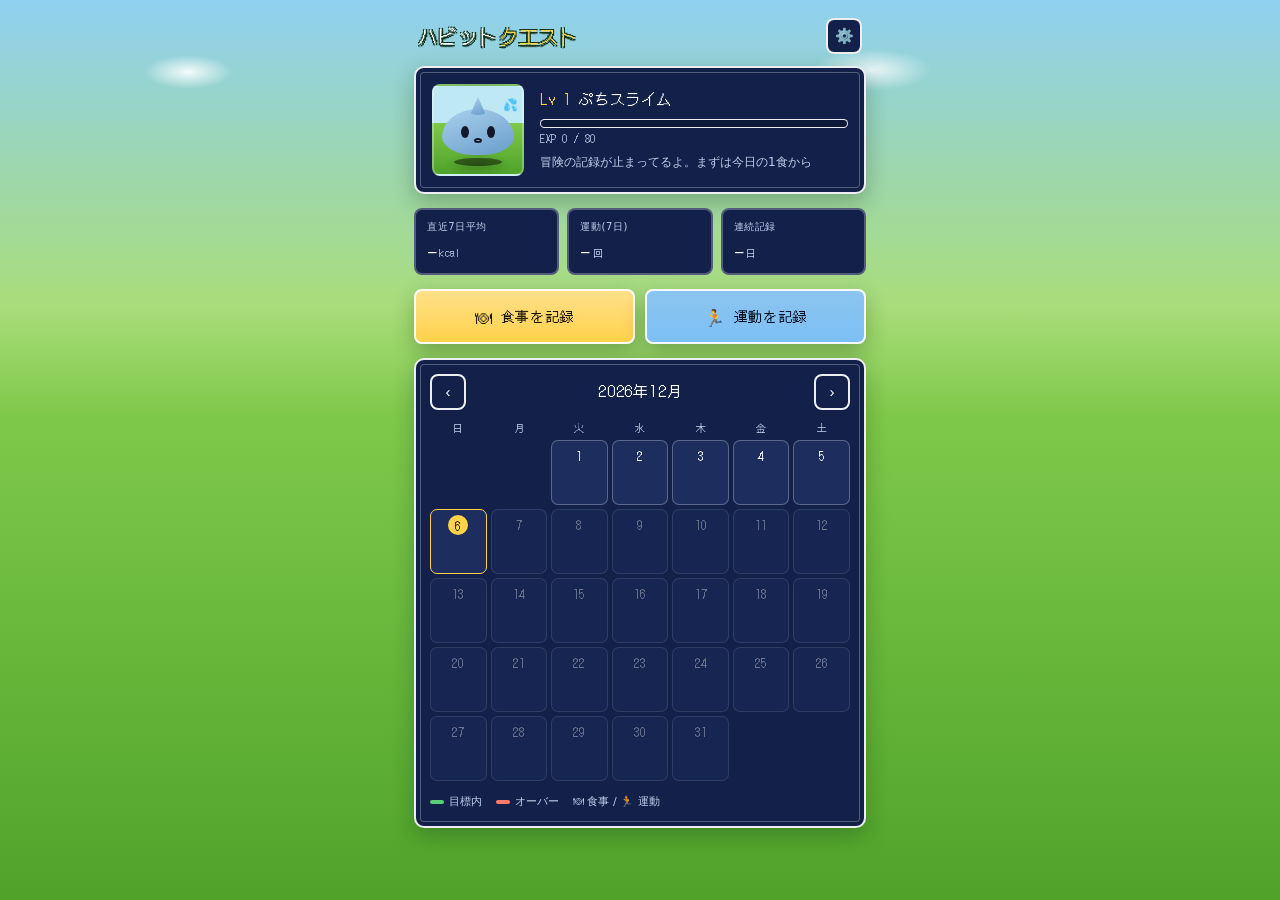
==== commit df16ba17: "Brighten theme to a sunny DQ-style grass field - Sky-to-grass gradient background with drifting clou" ====
--- a/index.html
+++ b/index.html
@@ -3,7 +3,7 @@
 <head>
   <meta charset="UTF-8" />
   <meta name="viewport" content="width=device-width, initial-scale=1.0" />
-  <meta name="theme-color" content="#0d1126" />
+  <meta name="theme-color" content="#8fd0f0" />
   <title>ハビットクエスト</title>
   <link rel="preconnect" href="https://fonts.googleapis.com" />
   <link rel="preconnect" href="https://fonts.gstatic.com" crossorigin />
@@ -255,6 +255,7 @@
             <input type="text" id="backendToken" placeholder="自分で決めた合言葉" autocomplete="off" />
           </label>
           <button type="button" class="btn ghost" id="testBackendBtn">接続テスト</button>
+          <p class="accuracy-note" id="accuracyNote" hidden></p>
         </div>
 
         <div class="sheet-actions">
--- a/style.css
+++ b/style.css
@@ -3,21 +3,26 @@
    ダーク単一テーマ。パネルは .rpg ウィンドウ風の二重枠で統一する。 */
 
 :root {
-  --bg: #0d1126;
-  --bg-deep: #080b1a;
-  --panel: #151a33;
-  --panel2: #1d2342;
-  --ink: #eef1ff;
-  --muted: #9aa3c7;
-  --line: rgba(238, 241, 255, 0.85);
-  --line-dim: rgba(238, 241, 255, 0.22);
-  --gold: #f5c33b;
-  --gold-deep: #c99a1d;
-  --blue: #58a6e8;
-  --ok: #4ec97a;
-  --danger: #e05e5e;
-  --exp: linear-gradient(90deg, #f5c33b, #ffe08a);
-  --shadow: 0 10px 30px rgba(0, 0, 0, 0.55);
+  /* ドラクエの戦闘フィールド風:明るい草原+空。パネルは視認性重視で紺のコマンドウィンドウ */
+  --sky: #8fd0f0;
+  --grass-far: #7fc94a;
+  --grass-near: #4fa32a;
+  --panel: #12204a;         /* 定番の紺色コマンドウィンドウ */
+  --panel2: #1c2d5e;
+  --bg-deep: #0c1838;
+  --ink: #ffffff;
+  --muted: #c3cde8;
+  --ink-dark: #16351a;      /* 明るい面に載せる濃い文字 */
+  --muted-dark: #3f6b3a;
+  --line: rgba(255, 255, 255, 0.92);
+  --line-dim: rgba(255, 255, 255, 0.28);
+  --gold: #ffd24a;
+  --gold-deep: #d99f1d;
+  --blue: #7cc0f5;
+  --ok: #57d074;
+  --danger: #ff7a6b;
+  --exp: linear-gradient(90deg, #ffd24a, #fff0a8);
+  --shadow: 0 8px 22px rgba(20, 50, 20, 0.30);
   --font-dot: "DotGothic16", "Hiragino Kaku Gothic ProN", sans-serif;
 }
 
@@ -25,14 +30,33 @@
 
 body {
   margin: 0;
+  /* 上=空、下=草原。fixedで画面全体をフィールドに */
   background:
-    radial-gradient(ellipse 90% 50% at 50% -10%, #1b2150 0%, transparent 60%),
-    var(--bg);
+    linear-gradient(180deg,
+      var(--sky) 0%,
+      #a9dd7a 34%,
+      var(--grass-far) 46%,
+      var(--grass-near) 100%);
+  background-attachment: fixed;
   color: var(--ink);
   font-family: "Hiragino Kaku Gothic ProN", "Hiragino Sans", "Noto Sans JP", "Yu Gothic UI", system-ui, sans-serif;
   line-height: 1.65;
   -webkit-font-smoothing: antialiased;
 }
+/* ふわっと浮かぶ雲 */
+body::before {
+  content: "";
+  position: fixed;
+  top: 5%; left: 0; right: 0;
+  height: 60px;
+  background:
+    radial-gradient(closest-side, rgba(255,255,255,.9), transparent) 12% 40% / 90px 34px no-repeat,
+    radial-gradient(closest-side, rgba(255,255,255,.8), transparent) 70% 20% / 120px 42px no-repeat,
+    radial-gradient(closest-side, rgba(255,255,255,.75), transparent) 45% 70% / 70px 28px no-repeat;
+  pointer-events: none;
+  z-index: 0;
+}
+.app { position: relative; z-index: 1; }
 
 .app {
   max-width: 480px;
@@ -62,7 +86,12 @@
   font-family: var(--font-dot);
   font-size: 19px;
   letter-spacing: .06em;
-  text-shadow: 0 2px 0 rgba(0, 0, 0, .6);
+  color: #fff;
+  /* 明るいフィールドでも読めるようDQロゴ風の濃い縁取り */
+  text-shadow:
+    -1.5px -1.5px 0 #12351a, 1.5px -1.5px 0 #12351a,
+    -1.5px 1.5px 0 #12351a, 1.5px 1.5px 0 #12351a,
+    0 3px 0 rgba(0, 0, 0, .25);
 }
 .brand span { color: var(--gold); }
 .icon-btn {
@@ -97,12 +126,13 @@
 }
 .slime-stage {
   width: 92px; height: 92px; flex: none; position: relative;
+  /* スライムが草原に立っているように */
   background:
-    radial-gradient(ellipse 60% 22% at 50% 88%, rgba(0,0,0,.5), transparent 70%),
-    linear-gradient(180deg, #232a52 0%, #171c38 100%);
+    radial-gradient(ellipse 55% 20% at 50% 90%, rgba(0,0,0,.18), transparent 70%),
+    linear-gradient(180deg, #bfe8f5 0%, #bfe8f5 42%, #7fc94a 42%, #4fa32a 100%);
   border: 2px solid var(--line-dim);
   border-radius: 8px;
-  overflow: visible;
+  overflow: hidden;
 }
 .slime {
   position: absolute; inset: 0;
@@ -355,21 +385,34 @@
 
 /* ---------- day detail ---------- */
 .back {
-  background: none; border: none;
-  color: var(--gold);
-  font: inherit; font-size: 13px;
-  cursor: pointer;
-  padding: 0;
+  /* 明るい地面に載るので小さなコマンドウィンドウ風に */
+  background: var(--panel);
+  border: 2px solid var(--line);
+  color: #fff;
+  font: inherit; font-size: 12px;
+  cursor: pointer;
+  padding: 4px 10px;
+  border-radius: 7px;
   align-self: flex-start;
   font-family: var(--font-dot);
 }
 .detail-date {
   font-family: var(--font-dot);
-  font-size: 18px;
+  font-size: 19px;
   margin: 0;
   letter-spacing: .04em;
-}
-.detail-sub { font-size: 12px; color: var(--muted); margin: -8px 0 0; }
+  color: #fff;
+  text-shadow:
+    -1.5px -1.5px 0 #12351a, 1.5px -1.5px 0 #12351a,
+    -1.5px 1.5px 0 #12351a, 1.5px 1.5px 0 #12351a;
+}
+.detail-sub {
+  font-size: 12px;
+  color: #123318;
+  font-weight: 600;
+  margin: -6px 0 0;
+  text-shadow: 0 1px 0 rgba(255, 255, 255, .35);
+}
 
 .card {
   background: var(--panel);
@@ -490,6 +533,16 @@
   margin-bottom: 6px;
 }
 .estimate-hint { font-size: 11px; color: var(--muted); margin: 0 0 12px; text-align: center; }
+.accuracy-note {
+  margin: 10px 0 0;
+  font-size: 11px;
+  color: var(--blue);
+  line-height: 1.6;
+  background: var(--bg-deep);
+  border: 1.5px solid var(--line-dim);
+  border-radius: 8px;
+  padding: 8px 10px;
+}
 
 .pfc-inputs {
   display: grid;
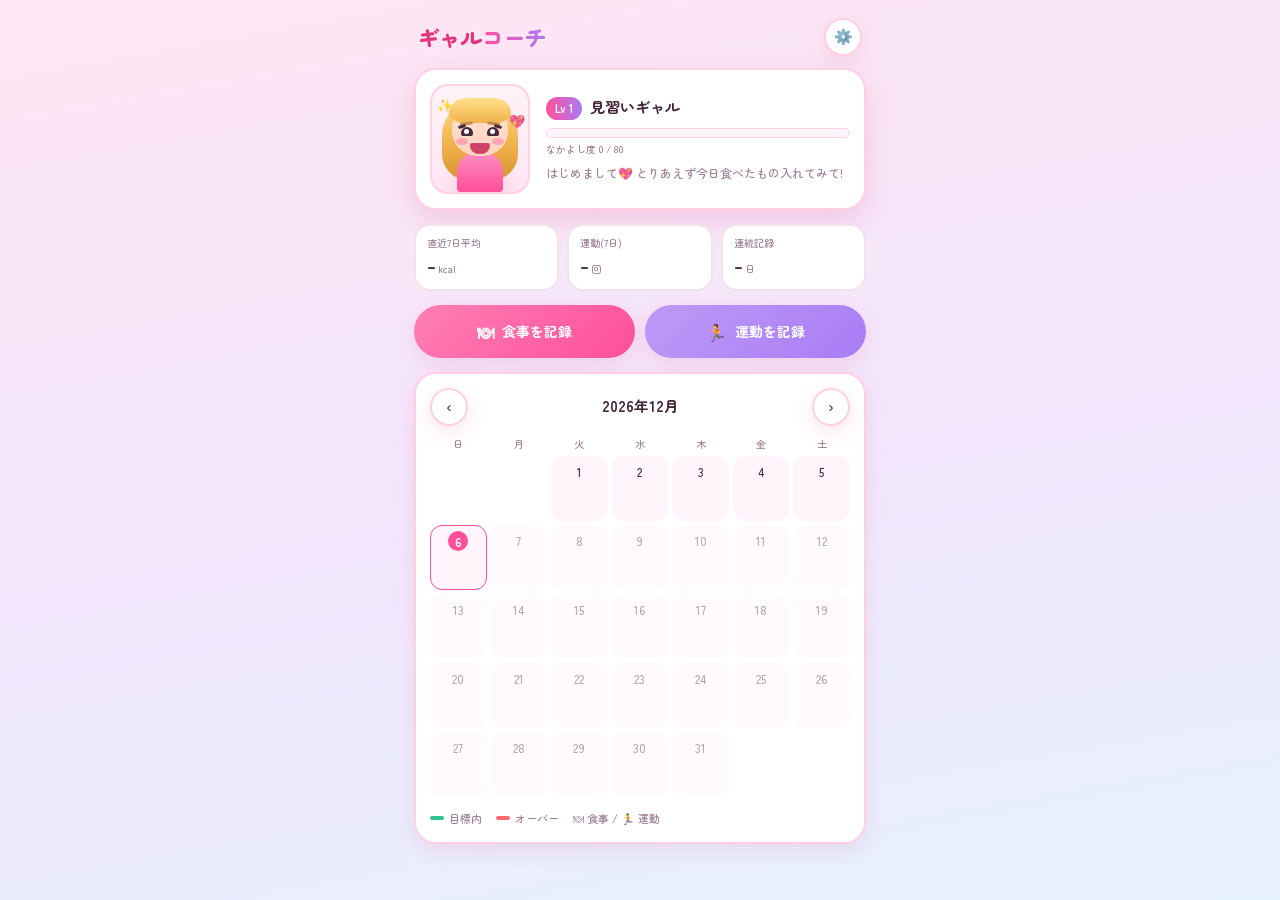
==== commit 966ca5f8: "Pivot from RPG slime to a gal coach who scores your PFC balance - Rename app to ギャルコーチ; remove all s" ====
--- a/index.html
+++ b/index.html
@@ -3,11 +3,11 @@
 <head>
   <meta charset="UTF-8" />
   <meta name="viewport" content="width=device-width, initial-scale=1.0" />
-  <meta name="theme-color" content="#8fd0f0" />
-  <title>ハビットクエスト</title>
+  <meta name="theme-color" content="#ff4f9a" />
+  <title>ギャルコーチ</title>
   <link rel="preconnect" href="https://fonts.googleapis.com" />
   <link rel="preconnect" href="https://fonts.gstatic.com" crossorigin />
-  <link href="https://fonts.googleapis.com/css2?family=DotGothic16&display=swap" rel="stylesheet" />
+  <link href="https://fonts.googleapis.com/css2?family=Zen+Maru+Gothic:wght@500;700;900&display=swap" rel="stylesheet" />
   <link rel="stylesheet" href="style.css" />
 </head>
 <body>
@@ -15,33 +15,41 @@
   <div class="app">
 
     <header class="app-head">
-      <div class="brand">ハビット<span>クエスト</span></div>
+      <div class="brand">ギャル<span>コーチ</span></div>
       <button class="icon-btn" id="settingsBtn" aria-label="設定">⚙️</button>
     </header>
 
     <!-- ============ カレンダー画面 ============ -->
     <main class="screen" id="calScreen">
 
-      <!-- アバター -->
+      <!-- ギャルコーチ -->
       <section class="avatar-card" id="avatarCard">
-        <div class="slime-stage">
-          <div class="slime" id="slime">
-            <div class="slime-body">
+        <div class="gal-stage">
+          <div class="gal" id="gal">
+            <div class="hair-back"></div>
+            <div class="body"></div>
+            <div class="head">
+              <div class="bangs"></div>
+              <div class="brow left"></div>
+              <div class="brow right"></div>
               <div class="eye left"></div>
               <div class="eye right"></div>
+              <div class="blush left"></div>
+              <div class="blush right"></div>
               <div class="mouth"></div>
             </div>
-            <div class="slime-shadow"></div>
+            <div class="sparkle s1">✨</div>
+            <div class="sparkle s2">💖</div>
           </div>
         </div>
         <div class="avatar-meta">
           <div class="avatar-state">
             <span class="lv" id="avatarLv">Lv 1</span>
-            <span id="avatarState">ぷちスライム</span>
+            <span id="avatarState">見習いギャル</span>
           </div>
           <div class="exp-bar"><i id="expFill"></i></div>
-          <div class="exp-label" id="expLabel">EXP 0 / 80</div>
-          <p class="avatar-msg" id="avatarMsg">記録するとEXPがたまり、スライムが進化するよ</p>
+          <div class="exp-label" id="expLabel">なかよし度 0 / 80</div>
+          <p class="avatar-msg" id="avatarMsg">記録するとギャルと仲良くなれるよ💅</p>
         </div>
       </section>
 
@@ -115,10 +123,16 @@
       </section>
 
       <section class="card advice">
-        <h3>AIアドバイス</h3>
-        <p class="advice-text" id="adviceText">まだアドバイスはありません。</p>
-        <button class="btn" id="genBtn">✨ アドバイス用プロンプトを生成</button>
-        <button class="btn ghost" id="pasteAdviceBtn">Claudeの回答を貼り付けて保存</button>
+        <div class="card-head">
+          <h3>ギャルの判定</h3>
+          <div class="score" id="scoreBadge" hidden>
+            <b id="scoreVal">–</b><small>点</small>
+          </div>
+        </div>
+        <p class="advice-headline" id="adviceHeadline" hidden></p>
+        <p class="advice-text" id="adviceText">まだ判定してもらってないよ〜</p>
+        <button class="btn" id="genBtn">💖 ギャルに判定してもらう</button>
+        <button class="btn ghost" id="pasteAdviceBtn">コメントを貼り付けて保存</button>
       </section>
     </main>
 
--- a/style.css
+++ b/style.css
@@ -1,64 +1,44 @@
-/* ハビットクエスト — RPG風テーマ
-   ドラクエ的なコマンドウィンドウ(黒地・白枠・ドット文字)をモチーフにした
-   ダーク単一テーマ。パネルは .rpg ウィンドウ風の二重枠で統一する。 */
+/* ギャルコーチ — ギャル系テーマ
+   ピンク×ラベンダーの明るい配色。丸ゴシックで柔らかく、
+   アバター(ギャル)はCSSのみで描画し、表情・体型・レベルで見た目が変わる。 */
 
 :root {
-  /* ドラクエの戦闘フィールド風:明るい草原+空。パネルは視認性重視で紺のコマンドウィンドウ */
-  --sky: #8fd0f0;
-  --grass-far: #7fc94a;
-  --grass-near: #4fa32a;
-  --panel: #12204a;         /* 定番の紺色コマンドウィンドウ */
-  --panel2: #1c2d5e;
-  --bg-deep: #0c1838;
-  --ink: #ffffff;
-  --muted: #c3cde8;
-  --ink-dark: #16351a;      /* 明るい面に載せる濃い文字 */
-  --muted-dark: #3f6b3a;
-  --line: rgba(255, 255, 255, 0.92);
-  --line-dim: rgba(255, 255, 255, 0.28);
-  --gold: #ffd24a;
-  --gold-deep: #d99f1d;
-  --blue: #7cc0f5;
-  --ok: #57d074;
-  --danger: #ff7a6b;
-  --exp: linear-gradient(90deg, #ffd24a, #fff0a8);
-  --shadow: 0 8px 22px rgba(20, 50, 20, 0.30);
-  --font-dot: "DotGothic16", "Hiragino Kaku Gothic ProN", sans-serif;
+  --bg1: #ffe6f2;
+  --bg2: #f2e6fd;
+  --bg3: #e6f1ff;
+  --card: #ffffff;
+  --card2: #fff5fa;
+  --ink: #43263a;
+  --muted: #9c7f92;
+  --pink: #ff4f9a;
+  --pink-deep: #e0367f;
+  --pink-soft: #ffd9e8;
+  --lav: #a97cf5;
+  --gold: #ffc93c;
+  --line: #ffd0e2;
+  --line-soft: #f2e2ea;
+  --ok: #2fc38d;
+  --danger: #ff6b6b;
+  --shadow: 0 6px 20px rgba(224, 54, 127, 0.13);
+  --shadow-lg: 0 10px 28px rgba(224, 54, 127, 0.18);
+  --font: "Zen Maru Gothic", "Hiragino Maru Gothic ProN", "Hiragino Kaku Gothic ProN", "Noto Sans JP", system-ui, sans-serif;
 }
 
 * { box-sizing: border-box; }
 
 body {
   margin: 0;
-  /* 上=空、下=草原。fixedで画面全体をフィールドに */
-  background:
-    linear-gradient(180deg,
-      var(--sky) 0%,
-      #a9dd7a 34%,
-      var(--grass-far) 46%,
-      var(--grass-near) 100%);
+  background: linear-gradient(170deg, var(--bg1) 0%, var(--bg2) 52%, var(--bg3) 100%);
   background-attachment: fixed;
   color: var(--ink);
-  font-family: "Hiragino Kaku Gothic ProN", "Hiragino Sans", "Noto Sans JP", "Yu Gothic UI", system-ui, sans-serif;
+  font-family: var(--font);
+  font-weight: 500;
   line-height: 1.65;
   -webkit-font-smoothing: antialiased;
 }
-/* ふわっと浮かぶ雲 */
-body::before {
-  content: "";
-  position: fixed;
-  top: 5%; left: 0; right: 0;
-  height: 60px;
-  background:
-    radial-gradient(closest-side, rgba(255,255,255,.9), transparent) 12% 40% / 90px 34px no-repeat,
-    radial-gradient(closest-side, rgba(255,255,255,.8), transparent) 70% 20% / 120px 42px no-repeat,
-    radial-gradient(closest-side, rgba(255,255,255,.75), transparent) 45% 70% / 70px 28px no-repeat;
-  pointer-events: none;
-  z-index: 0;
-}
-.app { position: relative; z-index: 1; }
 
 .app {
+  position: relative;
   max-width: 480px;
   margin: 0 auto;
   min-height: 100dvh;
@@ -67,14 +47,6 @@
   padding: 0 14px 36px;
 }
 
-/* ---------- RPGウィンドウ(共通パネル) ---------- */
-.rpg-window {
-  background: var(--panel);
-  border: 2px solid var(--line);
-  border-radius: 10px;
-  box-shadow: inset 0 0 0 4px var(--panel), inset 0 0 0 5px var(--line-dim), var(--shadow);
-}
-
 /* ---------- header ---------- */
 .app-head {
   display: flex;
@@ -83,187 +55,307 @@
   padding: 18px 4px 12px;
 }
 .brand {
-  font-family: var(--font-dot);
-  font-size: 19px;
-  letter-spacing: .06em;
-  color: #fff;
-  /* 明るいフィールドでも読めるようDQロゴ風の濃い縁取り */
-  text-shadow:
-    -1.5px -1.5px 0 #12351a, 1.5px -1.5px 0 #12351a,
-    -1.5px 1.5px 0 #12351a, 1.5px 1.5px 0 #12351a,
-    0 3px 0 rgba(0, 0, 0, .25);
-}
-.brand span { color: var(--gold); }
+  font-size: 21px;
+  font-weight: 900;
+  letter-spacing: .02em;
+  color: var(--pink-deep);
+}
+.brand span {
+  background: linear-gradient(90deg, var(--pink), var(--lav));
+  -webkit-background-clip: text;
+  background-clip: text;
+  color: transparent;
+}
 .icon-btn {
-  background: var(--panel);
-  border: 2px solid var(--line);
-  border-radius: 8px;
-  width: 36px; height: 36px;
+  background: var(--card);
+  border: 2px solid var(--line);
+  border-radius: 50%;
+  width: 38px; height: 38px;
   font-size: 15px;
   cursor: pointer;
   color: var(--ink);
   display: grid; place-items: center;
+  box-shadow: var(--shadow);
 }
 .icon-btn:focus-visible, .btn:focus-visible, .mini-btn:focus-visible,
 .day:focus-visible, .back:focus-visible, .quick-btn:focus-visible {
-  outline: 2px solid var(--gold);
+  outline: 3px solid var(--lav);
   outline-offset: 2px;
 }
 
 .screen { display: flex; flex-direction: column; gap: 14px; }
 .screen[hidden] { display: none; }
 
-/* ---------- ステータス(アバター)ウィンドウ ---------- */
+/* ---------- ギャルカード ---------- */
 .avatar-card {
   display: flex;
   align-items: center;
   gap: 16px;
-  padding: 16px;
-  background: var(--panel);
-  border: 2px solid var(--line);
-  border-radius: 10px;
-  box-shadow: inset 0 0 0 4px var(--panel), inset 0 0 0 5px var(--line-dim), var(--shadow);
-}
-.slime-stage {
-  width: 92px; height: 92px; flex: none; position: relative;
-  /* スライムが草原に立っているように */
+  padding: 14px;
+  background: var(--card);
+  border: 2px solid var(--line);
+  border-radius: 22px;
+  box-shadow: var(--shadow-lg);
+}
+
+.gal-stage {
+  width: 100px; height: 110px;
+  flex: none;
+  position: relative;
   background:
-    radial-gradient(ellipse 55% 20% at 50% 90%, rgba(0,0,0,.18), transparent 70%),
-    linear-gradient(180deg, #bfe8f5 0%, #bfe8f5 42%, #7fc94a 42%, #4fa32a 100%);
-  border: 2px solid var(--line-dim);
-  border-radius: 8px;
+    radial-gradient(ellipse 70% 45% at 50% 100%, #ffd0e6, transparent 70%),
+    linear-gradient(180deg, #fff2f8 0%, #ffe6f2 100%);
+  border: 2px solid var(--line);
+  border-radius: 18px;
   overflow: hidden;
 }
-.slime {
+
+.gal {
   position: absolute; inset: 0;
-  display: flex; flex-direction: column; align-items: center; justify-content: flex-end;
-  padding-bottom: 8px;
-}
-.slime-body {
-  position: relative;
-  width: 56px; height: 52px;
-  background: linear-gradient(160deg, #6fb7e8, #3b7fc4);
-  border-radius: 50% 50% 46% 46% / 62% 62% 40% 40%;
-  animation: bounce 2.6s ease-in-out infinite;
-}
-.slime-body::before {
-  /* しずく型のツノ */
+  animation: idle 3.2s ease-in-out infinite;
+}
+@keyframes idle {
+  0%, 100% { transform: translateY(0); }
+  50% { transform: translateY(-3px); }
+}
+
+/* 髪(後ろ) */
+.gal .hair-back {
+  position: absolute; top: 12px; left: 50%;
+  transform: translateX(-50%);
+  width: 76px; height: 82px;
+  background: linear-gradient(180deg, #ffe08a 0%, #f0b24a 55%, #d99433 100%);
+  border-radius: 38px 38px 26px 26px;
+  z-index: 0;
+}
+
+/* 体(服) */
+.gal .body {
+  position: absolute; bottom: 0; left: 50%;
+  transform: translateX(-50%);
+  width: 46px; height: 40px;
+  background: linear-gradient(180deg, #ff8ec0, var(--pink));
+  border-radius: 20px 20px 4px 4px;
+  z-index: 1;
+  transition: width .35s ease;
+}
+
+/* 顔 */
+.gal .head {
+  position: absolute; top: 16px; left: 50%;
+  transform: translateX(-50%);
+  width: 56px; height: 54px;
+  background: linear-gradient(180deg, #ffe4d2, #ffd3bd);
+  border-radius: 50% 50% 46% 46%;
+  z-index: 2;
+}
+.gal .bangs {
+  position: absolute; top: -4px; left: -3px;
+  width: 62px; height: 25px;
+  background: linear-gradient(180deg, #ffe08a, #f0b24a);
+  border-radius: 31px 31px 44% 44% / 25px 25px 70% 70%;
+  z-index: 3;
+}
+.gal .brow {
+  position: absolute; top: 20px;
+  width: 13px; height: 3px;
+  background: #c98a4a;
+  border-radius: 2px;
+  z-index: 4;
+  transition: transform .25s ease, top .25s ease;
+}
+.gal .brow.left { left: 8px; transform: rotate(-7deg); }
+.gal .brow.right { right: 8px; transform: rotate(7deg); }
+
+.gal .eye {
+  position: absolute; top: 25px;
+  width: 12px; height: 14px;
+  background: #46283f;
+  border-radius: 50%;
+  z-index: 4;
+  transition: height .25s ease, border-radius .25s ease;
+}
+.gal .eye.left { left: 9px; }
+.gal .eye.right { right: 9px; }
+.gal .eye::after {
   content: "";
+  position: absolute; top: 2px; left: 3px;
+  width: 5px; height: 5px;
+  background: #fff;
+  border-radius: 50%;
+}
+/* まつげ */
+.gal .eye::before {
+  content: "";
+  position: absolute; top: -2px;
+  width: 8px; height: 3px;
+  background: #46283f;
+  border-radius: 2px;
+}
+.gal .eye.left::before { left: -3px; transform: rotate(-18deg); }
+.gal .eye.right::before { right: -3px; transform: rotate(18deg); }
+
+.gal .blush {
+  position: absolute; top: 36px;
+  width: 12px; height: 7px;
+  background: rgba(255, 110, 165, .45);
+  border-radius: 50%;
+  z-index: 4;
+}
+.gal .blush.left { left: 4px; }
+.gal .blush.right { right: 4px; }
+
+.gal .mouth {
+  position: absolute; top: 41px; left: 50%;
+  transform: translateX(-50%);
+  width: 14px; height: 7px;
+  border-bottom: 2.5px solid #c04a6a;
+  border-radius: 0 0 12px 12px;
+  z-index: 4;
+  transition: all .25s ease;
+}
+
+.gal .sparkle {
   position: absolute;
-  top: -12px; left: 50%;
-  transform: translateX(-50%);
-  width: 16px; height: 18px;
-  background: inherit;
-  border-radius: 50% 50% 50% 50% / 80% 80% 20% 20%;
-  clip-path: polygon(50% 0, 100% 100%, 0 100%);
-}
-.eye {
-  position: absolute; top: 38%;
-  width: 8px; height: 12px;
-  background: #10182e;
-  border-radius: 50%;
-}
-.eye.left { left: 26%; }
-.eye.right { right: 26%; }
-.mouth {
-  position: absolute; top: 62%; left: 50%;
-  transform: translateX(-50%);
-  width: 14px; height: 6px;
-  border-bottom: 2.5px solid #10182e;
-  border-radius: 0 0 10px 10px;
-}
-.slime-shadow {
-  width: 48px; height: 8px;
-  margin-top: 3px;
-  background: rgba(0, 0, 0, .45);
-  border-radius: 50%;
-}
-@keyframes bounce {
-  0%, 100% { transform: translateY(0) scaleX(1); }
-  50% { transform: translateY(-5px) scaleX(.97); }
-}
-
-/* --- 進化ティア(レベルで変化) --- */
-.slime.tier-1 .slime-body { width: 44px; height: 40px; background: linear-gradient(160deg, #9fd2f5, #5f9fd8); }
-.slime.tier-2 .slime-body { background: linear-gradient(160deg, #6fb7e8, #3b7fc4); }
-.slime.tier-3 .slime-body { background: linear-gradient(155deg, #e8edf5 0%, #aeb9cf 45%, #7c8aa6 100%); }
-.slime.tier-4 .slime-body { background: linear-gradient(155deg, #ffe28a 0%, #f5c33b 50%, #c98f1d 100%); }
-.slime.tier-5 .slime-body { background: linear-gradient(155deg, #c9a6f2 0%, #9268d8 55%, #6a3fb5 100%); }
-
-/* ゴールド以上は王冠(ツノは隠す) */
-.slime.tier-4 .slime-body::before, .slime.tier-5 .slime-body::before { display: none; }
-.slime.tier-4 .slime-body::after, .slime.tier-5 .slime-body::after {
-  content: "👑";
+  font-size: 13px;
+  opacity: 0;
+  z-index: 5;
+  transition: opacity .3s ease;
+}
+.gal .sparkle.s1 { top: 8px; left: 5px; }
+.gal .sparkle.s2 { top: 24px; right: 3px; }
+
+/* --- 気分(判定スコアで変化) --- */
+.gal.mood-happy .mouth {
+  width: 20px; height: 11px;
+  background: #d1436b;
+  border: none;
+  border-radius: 3px 3px 12px 12px;
+}
+.gal.mood-happy .eye { height: 9px; border-radius: 12px 12px 4px 4px; }
+.gal.mood-happy .sparkle {
+  opacity: 1;
+  animation: twinkle 1.6s ease-in-out infinite;
+}
+.gal.mood-happy .sparkle.s2 { animation-delay: .8s; }
+@keyframes twinkle {
+  0%, 100% { opacity: .3; transform: scale(.8); }
+  50% { opacity: 1; transform: scale(1.15); }
+}
+
+.gal.mood-smile .mouth { width: 15px; }
+
+.gal.mood-worried .mouth {
+  width: 9px; height: 0;
+  border-radius: 0;
+}
+.gal.mood-worried .brow.left { transform: rotate(11deg); top: 21px; }
+.gal.mood-worried .brow.right { transform: rotate(-11deg); top: 21px; }
+
+.gal.mood-angry .mouth {
+  border-bottom: none;
+  border-top: 2.5px solid #c04a6a;
+  border-radius: 12px 12px 0 0;
+  top: 43px;
+}
+.gal.mood-angry .brow.left { transform: rotate(20deg); top: 22px; }
+.gal.mood-angry .brow.right { transform: rotate(-20deg); top: 22px; }
+.gal.mood-angry .blush { background: rgba(255, 80, 80, .5); }
+.gal.mood-angry::after {
+  content: "💢";
   position: absolute;
-  top: -19px; left: 50%;
-  transform: translateX(-50%);
-  font-size: 15px;
-  line-height: 1;
-}
-/* けんじゃはきらめく */
-.slime.tier-5::after {
-  content: "✨";
-  position: absolute;
-  top: 8px; right: 6px;
-  font-size: 12px;
-  animation: twinkle 1.8s ease-in-out infinite;
-}
-@keyframes twinkle {
-  0%, 100% { opacity: .25; transform: scale(.8); }
-  50% { opacity: 1; transform: scale(1.15); }
-}
-
-/* --- コンディション(直近7日の生活で変化) --- */
-.slime.state-fit .slime-body { height: 56px; }
-.slime.state-fit .mouth { width: 19px; height: 8px; }
-.slime.state-chubby .slime-body {
-  width: 72px; height: 46px;
-  animation-duration: 3.6s;
-  filter: saturate(.8);
-}
-.slime.state-chubby .mouth { width: 8px; border: 2px solid #10182e; border-radius: 50%; height: 5px; }
-.slime.state-chubby::before {
+  top: 8px; right: 5px;
+  font-size: 14px;
+  z-index: 5;
+}
+
+/* --- 体型(直近の食生活で変化) --- */
+.gal.body-slim .body { width: 38px; }
+.gal.body-normal .body { width: 46px; }
+.gal.body-chubby .body { width: 64px; border-radius: 24px 24px 4px 4px; }
+.gal.body-chubby .head { width: 60px; }
+.gal.body-chubby::before {
   content: "💦";
   position: absolute;
-  top: 10px; right: 4px;
+  top: 12px; left: 4px;
   font-size: 12px;
+  z-index: 5;
+}
+
+/* --- レベル(なかよし度)で見た目アップ --- */
+/* Lv3〜: ピアス */
+.gal:not(.tier-1) .head::before,
+.gal:not(.tier-1) .head::after {
+  content: "";
+  position: absolute; top: 33px;
+  width: 6px; height: 6px;
+  border-radius: 50%;
+  background: var(--gold);
+  box-shadow: 0 0 0 1px rgba(255,255,255,.7);
+  z-index: 5;
+}
+.gal:not(.tier-1) .head::before { left: -2px; }
+.gal:not(.tier-1) .head::after { right: -2px; }
+/* Lv6〜: 明るいメッシュ髪 */
+.gal.tier-3 .hair-back, .gal.tier-3 .bangs,
+.gal.tier-4 .hair-back, .gal.tier-4 .bangs {
+  background: linear-gradient(180deg, #fff0b8, #f2be55 60%, #e0a63c);
+}
+/* Lv10〜: ティアラ */
+.gal.tier-4 .bangs::after, .gal.tier-5 .bangs::after {
+  content: "👑";
+  position: absolute; top: -13px; left: 50%;
+  transform: translateX(-50%);
+  font-size: 16px;
+}
+/* Lv15: 伝説のピンク髪 */
+.gal.tier-5 .hair-back, .gal.tier-5 .bangs {
+  background: linear-gradient(180deg, #ffd9f2, #e79ae8 55%, #c874d8);
+}
+.gal.tier-5 .body {
+  background: linear-gradient(180deg, #c9a6ff, var(--lav));
+}
+
+@media (prefers-reduced-motion: reduce) {
+  .gal { animation: none; }
+  .gal.mood-happy .sparkle { animation: none; }
+  .day { transition: none; }
 }
 
 .avatar-meta { min-width: 0; flex: 1; }
 .avatar-state {
-  font-family: var(--font-dot);
   font-size: 15px;
-  letter-spacing: .04em;
+  font-weight: 700;
   display: flex; align-items: baseline; gap: 8px;
 }
-.avatar-state .lv { color: var(--gold); font-size: 14px; white-space: nowrap; }
+.avatar-state .lv {
+  color: #fff;
+  background: linear-gradient(90deg, var(--pink), var(--lav));
+  font-size: 11px;
+  padding: 2px 9px;
+  border-radius: 999px;
+  white-space: nowrap;
+}
 .exp-bar {
-  margin-top: 7px;
-  height: 9px;
+  margin-top: 8px;
+  height: 10px;
   border: 1.5px solid var(--line);
-  border-radius: 5px;
-  background: var(--bg-deep);
+  border-radius: 999px;
+  background: var(--card2);
   overflow: hidden;
 }
 .exp-bar i {
   display: block; height: 100%;
-  background: var(--exp);
+  background: linear-gradient(90deg, var(--pink), var(--gold));
+  border-radius: 999px;
   transition: width .4s ease;
 }
 .exp-label {
-  font-family: var(--font-dot);
   font-size: 10px;
   color: var(--muted);
   margin-top: 3px;
-  letter-spacing: .06em;
 }
 .avatar-msg { margin: 5px 0 0; font-size: 12px; color: var(--muted); }
-
-@media (prefers-reduced-motion: reduce) {
-  .slime-body { animation: none; }
-  .slime.tier-5::after { animation: none; }
-  .day { transition: none; }
-}
 
 /* ---------- summary ---------- */
 .summary {
@@ -272,20 +364,16 @@
   gap: 8px;
 }
 .stat {
-  background: var(--panel);
-  border: 2px solid var(--line-dim);
-  border-radius: 8px;
+  background: var(--card);
+  border: 2px solid var(--line-soft);
+  border-radius: 16px;
   padding: 9px 11px;
 }
-.stat .label { font-size: 10px; letter-spacing: .06em; color: var(--muted); }
-.stat .val {
-  font-family: var(--font-dot);
-  font-size: 17px;
-  letter-spacing: .02em;
-}
-.stat .val small { font-size: 10px; color: var(--muted); margin-left: 2px; font-family: inherit; }
-
-/* ---------- quick add(コマンド) ---------- */
+.stat .label { font-size: 10px; color: var(--muted); }
+.stat .val { font-size: 17px; font-weight: 700; }
+.stat .val small { font-size: 10px; color: var(--muted); margin-left: 2px; font-weight: 500; }
+
+/* ---------- quick add ---------- */
 .quick-add {
   display: grid;
   grid-template-columns: 1fr 1fr;
@@ -296,30 +384,29 @@
   align-items: center;
   justify-content: center;
   gap: 8px;
-  padding: 13px;
-  border-radius: 8px;
-  border: 2px solid var(--line);
+  padding: 14px;
+  border-radius: 999px;
+  border: none;
   cursor: pointer;
-  font-family: var(--font-dot);
+  font-family: inherit;
   font-size: 14px;
-  letter-spacing: .04em;
-  color: #1a1405;
-  background: linear-gradient(180deg, #ffe08a, var(--gold));
+  font-weight: 700;
+  color: #fff;
+  background: linear-gradient(135deg, #ff7fb5, var(--pink));
   box-shadow: var(--shadow);
 }
 .quick-btn:nth-child(2) {
-  color: #071324;
-  background: linear-gradient(180deg, #8cc4f0, var(--blue));
+  background: linear-gradient(135deg, #bd9bf7, var(--lav));
 }
 .quick-btn .q-icon { font-size: 17px; }
 .quick-btn:active { transform: translateY(1px); }
 
-/* ---------- calendar(ぼうけんのしょ) ---------- */
+/* ---------- calendar ---------- */
 .calendar {
-  background: var(--panel);
-  border: 2px solid var(--line);
-  border-radius: 10px;
-  box-shadow: inset 0 0 0 4px var(--panel), inset 0 0 0 5px var(--line-dim), var(--shadow);
+  background: var(--card);
+  border: 2px solid var(--line);
+  border-radius: 22px;
+  box-shadow: var(--shadow);
   padding: 14px;
 }
 .cal-nav {
@@ -328,19 +415,15 @@
   align-items: center;
   margin-bottom: 10px;
 }
-.cal-title {
-  font-family: var(--font-dot);
-  font-size: 15px;
-  letter-spacing: .05em;
-}
+.cal-title { font-weight: 700; font-size: 15px; }
 .dow, .grid { display: grid; grid-template-columns: repeat(7, 1fr); gap: 4px; }
 .dow { margin-bottom: 4px; }
-.dow div { text-align: center; font-size: 10px; color: var(--muted); font-family: var(--font-dot); }
+.dow div { text-align: center; font-size: 10px; color: var(--muted); }
 .day {
   aspect-ratio: 1 / 1.15;
-  border-radius: 7px;
-  border: 1.5px solid var(--line-dim);
-  background: var(--panel2);
+  border-radius: 12px;
+  border: 1.5px solid transparent;
+  background: var(--card2);
   display: flex;
   flex-direction: column;
   align-items: center;
@@ -351,23 +434,20 @@
   color: inherit;
   transition: transform .1s ease, border-color .1s ease;
 }
-.day:hover { transform: translateY(-1px); border-color: var(--gold); }
+.day:hover { transform: translateY(-1px); border-color: var(--pink); }
 .day.empty { background: transparent; cursor: default; border: none; }
 .day.future { opacity: .4; cursor: default; }
-.day .num {
-  font-family: var(--font-dot);
-  font-size: 12px;
-  line-height: 1.6;
-}
-.day.today { border-color: var(--gold); }
+.day .num { font-size: 12px; line-height: 1.6; }
+.day.today { border-color: var(--pink); }
 .day.today .num {
-  background: var(--gold); color: #1a1405;
+  background: var(--pink); color: #fff;
   width: 20px; height: 20px; border-radius: 50%;
   display: grid; place-items: center;
+  font-weight: 700;
 }
 .day .kcal-bar {
-  width: 70%; height: 4px; border-radius: 2px;
-  background: var(--bg-deep);
+  width: 70%; height: 4px; border-radius: 999px;
+  background: var(--line-soft);
   overflow: hidden;
 }
 .day .kcal-bar i { display: block; height: 100%; background: var(--ok); }
@@ -379,68 +459,50 @@
   font-size: 11px; color: var(--muted);
 }
 .legend .chip { display: inline-flex; align-items: center; gap: 5px; }
-.legend .sw { width: 14px; height: 4px; border-radius: 2px; }
+.legend .sw { width: 14px; height: 4px; border-radius: 999px; }
 .legend .sw-ok { background: var(--ok); }
 .legend .sw-over { background: var(--danger); }
 
 /* ---------- day detail ---------- */
 .back {
-  /* 明るい地面に載るので小さなコマンドウィンドウ風に */
-  background: var(--panel);
-  border: 2px solid var(--line);
-  color: #fff;
-  font: inherit; font-size: 12px;
+  background: var(--card);
+  border: 2px solid var(--line);
+  color: var(--pink-deep);
+  font: inherit; font-size: 12px; font-weight: 700;
   cursor: pointer;
-  padding: 4px 10px;
-  border-radius: 7px;
+  padding: 5px 14px;
+  border-radius: 999px;
   align-self: flex-start;
-  font-family: var(--font-dot);
-}
-.detail-date {
-  font-family: var(--font-dot);
-  font-size: 19px;
-  margin: 0;
-  letter-spacing: .04em;
-  color: #fff;
-  text-shadow:
-    -1.5px -1.5px 0 #12351a, 1.5px -1.5px 0 #12351a,
-    -1.5px 1.5px 0 #12351a, 1.5px 1.5px 0 #12351a;
-}
-.detail-sub {
-  font-size: 12px;
-  color: #123318;
-  font-weight: 600;
-  margin: -6px 0 0;
-  text-shadow: 0 1px 0 rgba(255, 255, 255, .35);
-}
+  box-shadow: var(--shadow);
+}
+.detail-date { font-size: 19px; font-weight: 900; margin: 0; }
+.detail-sub { font-size: 12px; color: var(--muted); margin: -6px 0 0; }
 
 .card {
-  background: var(--panel);
-  border: 2px solid var(--line);
-  border-radius: 10px;
-  box-shadow: inset 0 0 0 4px var(--panel), inset 0 0 0 5px var(--line-dim);
-  padding: 14px;
+  background: var(--card);
+  border: 2px solid var(--line);
+  border-radius: 22px;
+  box-shadow: var(--shadow);
+  padding: 15px;
 }
 .card h3 {
   margin: 0;
-  font-family: var(--font-dot);
   font-size: 12px;
-  letter-spacing: .12em;
-  color: var(--gold);
-  font-weight: 400;
+  letter-spacing: .06em;
+  color: var(--pink-deep);
+  font-weight: 700;
 }
 .card-head {
   display: flex; justify-content: space-between; align-items: center;
   margin-bottom: 6px;
 }
 .mini-btn {
-  background: var(--panel2);
-  color: var(--ink);
-  border: 1.5px solid var(--line);
-  border-radius: 6px;
-  padding: 4px 10px;
-  font: inherit; font-size: 12px;
-  font-family: var(--font-dot);
+  background: var(--pink-soft);
+  color: var(--pink-deep);
+  border: none;
+  border-radius: 999px;
+  padding: 4px 12px;
+  font: inherit; font-size: 12px; font-weight: 700;
   cursor: pointer;
 }
 .record-list .empty-note { font-size: 12px; color: var(--muted); padding: 8px 0; }
@@ -453,33 +515,24 @@
   font: inherit; color: inherit; text-align: left;
   cursor: pointer;
 }
-.meal + .meal, .ex-row + .ex-row { border-top: 1px solid var(--line-dim); }
+.meal + .meal, .ex-row + .ex-row { border-top: 1px solid var(--line-soft); }
 .photo {
   width: 52px; height: 52px;
-  border-radius: 8px;
+  border-radius: 14px;
   flex: none;
   display: grid; place-items: center;
   font-size: 24px;
-  background: var(--panel2);
-  border: 1.5px solid var(--line-dim);
+  background: var(--card2);
+  border: 1.5px solid var(--line);
   overflow: hidden;
 }
 .photo img { width: 100%; height: 100%; object-fit: cover; }
 .meal .meta { flex: 1; min-width: 0; }
-.meal .name { font-size: 14px; font-weight: 600; }
+.meal .name { font-size: 14px; font-weight: 700; }
 .meal .items { font-size: 11px; color: var(--muted); white-space: nowrap; overflow: hidden; text-overflow: ellipsis; }
-.meal .kcal {
-  font-family: var(--font-dot);
-  color: var(--gold);
-  font-size: 14px;
-  white-space: nowrap;
-}
-.meal .kcal small { color: var(--muted); font-size: 10px; }
-.meal .pfc {
-  font-size: 10px;
-  color: var(--blue);
-  margin-top: 1px;
-}
+.meal .kcal { font-weight: 700; color: var(--pink); font-size: 14px; white-space: nowrap; }
+.meal .kcal small { color: var(--muted); font-size: 10px; font-weight: 500; }
+.meal .pfc { font-size: 10px; color: var(--lav); margin-top: 1px; font-weight: 700; }
 
 .ex-row {
   display: flex; justify-content: space-between; align-items: center;
@@ -491,56 +544,74 @@
   font-size: 13px;
   cursor: pointer;
 }
-.ex-row .burn {
-  color: var(--ok);
-  font-family: var(--font-dot);
-  white-space: nowrap;
-}
-
-.advice { border-color: var(--gold); }
-.advice h3 { color: var(--gold); margin-bottom: 8px; }
+.ex-row .burn { color: var(--ok); font-weight: 700; white-space: nowrap; }
+
+/* ---------- 判定カード ---------- */
+.advice {
+  border-color: var(--pink);
+  background: linear-gradient(180deg, #fff8fb, #fff0f7);
+}
+.score {
+  display: flex; align-items: baseline; gap: 2px;
+  background: linear-gradient(135deg, var(--pink), var(--lav));
+  color: #fff;
+  padding: 3px 14px;
+  border-radius: 999px;
+  box-shadow: var(--shadow);
+}
+.score b { font-size: 20px; font-weight: 900; line-height: 1.2; }
+.score small { font-size: 10px; }
+.score.low { background: linear-gradient(135deg, #ff9a6b, var(--danger)); }
+.score.mid { background: linear-gradient(135deg, #ffc93c, #ff9a6b); }
+.advice-headline {
+  margin: 4px 0 8px;
+  font-size: 15px;
+  font-weight: 900;
+  color: var(--pink-deep);
+  line-height: 1.45;
+}
 .advice-text { margin: 0 0 12px; font-size: 13px; white-space: pre-wrap; }
 
 /* ---------- buttons ---------- */
 .btn {
   width: 100%;
-  border: 2px solid var(--line);
-  border-radius: 8px;
-  padding: 12px;
+  border: none;
+  border-radius: 999px;
+  padding: 13px;
   font: inherit;
-  font-family: var(--font-dot);
   font-size: 14px;
-  letter-spacing: .04em;
+  font-weight: 700;
   cursor: pointer;
-  background: linear-gradient(180deg, #ffe08a, var(--gold));
-  color: #1a1405;
+  background: linear-gradient(135deg, #ff7fb5, var(--pink));
+  color: #fff;
+  box-shadow: var(--shadow);
 }
 .btn:disabled { opacity: .6; }
 .btn.ghost {
-  background: var(--panel2);
-  color: var(--ink);
+  background: var(--card);
+  color: var(--pink-deep);
+  border: 2px solid var(--line);
   margin-top: 8px;
 }
 .btn.danger {
-  background: transparent;
+  background: var(--card);
   color: var(--danger);
-  border-color: var(--danger);
+  border: 2px solid var(--danger);
   margin-top: 8px;
 }
 .btn.estimate {
-  background: linear-gradient(180deg, #8cc4f0, var(--blue));
-  color: #071324;
+  background: linear-gradient(135deg, #bd9bf7, var(--lav));
   margin-bottom: 6px;
 }
 .estimate-hint { font-size: 11px; color: var(--muted); margin: 0 0 12px; text-align: center; }
 .accuracy-note {
   margin: 10px 0 0;
   font-size: 11px;
-  color: var(--blue);
+  color: var(--pink-deep);
   line-height: 1.6;
-  background: var(--bg-deep);
-  border: 1.5px solid var(--line-dim);
-  border-radius: 8px;
+  background: var(--card2);
+  border: 1.5px solid var(--line);
+  border-radius: 12px;
   padding: 8px 10px;
 }
 
@@ -554,7 +625,7 @@
 /* ---------- overlay / sheet ---------- */
 .overlay {
   position: fixed; inset: 0;
-  background: rgba(3, 5, 14, .72);
+  background: rgba(67, 38, 58, .45);
   display: none;
   align-items: flex-end;
   justify-content: center;
@@ -562,23 +633,18 @@
 }
 .overlay.open { display: flex; }
 .sheet {
-  background: var(--panel);
+  background: var(--card);
   border: 2px solid var(--line);
   border-bottom: none;
-  box-shadow: inset 0 0 0 4px var(--panel), inset 0 0 0 5px var(--line-dim);
   width: 100%;
   max-width: 480px;
-  border-radius: 14px 14px 0 0;
+  border-radius: 26px 26px 0 0;
   padding: 20px 18px calc(24px + env(safe-area-inset-bottom));
   max-height: 85dvh;
   overflow-y: auto;
-}
-.sheet h2 {
-  font-family: var(--font-dot);
-  font-size: 16px;
-  margin: 0 0 6px;
-  letter-spacing: .04em;
-}
+  box-shadow: 0 -8px 30px rgba(224, 54, 127, .18);
+}
+.sheet h2 { font-size: 17px; font-weight: 900; margin: 0 0 6px; color: var(--pink-deep); }
 .sheet .hint { font-size: 12px; color: var(--muted); margin: 0 0 12px; }
 .sheet-actions { margin-top: 14px; }
 
@@ -586,16 +652,16 @@
 .field span { display: block; font-size: 12px; color: var(--muted); margin-bottom: 4px; }
 .field input, .field select, .sheet textarea {
   width: 100%;
-  padding: 10px 12px;
-  border: 1.5px solid var(--line-dim);
-  border-radius: 8px;
-  background: var(--bg-deep);
+  padding: 11px 13px;
+  border: 2px solid var(--line);
+  border-radius: 14px;
+  background: var(--card2);
   color: var(--ink);
   font: inherit;
   font-size: 14px;
 }
 .field input:focus, .field select:focus, .sheet textarea:focus {
-  outline: 2px solid var(--gold);
+  outline: 3px solid var(--lav);
   outline-offset: 1px;
 }
 .sheet textarea { resize: vertical; }
@@ -604,14 +670,14 @@
 .photo-preview img {
   width: 96px; height: 96px;
   object-fit: cover;
-  border-radius: 8px;
-  border: 1.5px solid var(--line-dim);
+  border-radius: 14px;
+  border: 2px solid var(--line);
 }
 
 .prompt-box {
-  background: var(--bg-deep);
-  border: 1.5px solid var(--line-dim);
-  border-radius: 8px;
+  background: var(--card2);
+  border: 2px solid var(--line);
+  border-radius: 14px;
   padding: 12px;
   font-size: 11.5px;
   white-space: pre-wrap;
@@ -625,34 +691,31 @@
 .settings-section {
   margin-top: 18px;
   padding-top: 14px;
-  border-top: 1px solid var(--line-dim);
+  border-top: 1px solid var(--line-soft);
 }
 .settings-section h3 {
   margin: 0 0 4px;
-  font-family: var(--font-dot);
   font-size: 13px;
-  color: var(--gold);
-  font-weight: 400;
-}
-
-/* ---------- toast(メッセージウィンドウ) ---------- */
+  color: var(--pink-deep);
+  font-weight: 700;
+}
+
+/* ---------- toast ---------- */
 .toast {
   position: fixed;
   left: 50%; bottom: 28px;
   transform: translateX(-50%) translateY(20px);
-  background: var(--bg-deep);
-  color: var(--ink);
-  border: 2px solid var(--line);
-  border-radius: 8px;
-  box-shadow: inset 0 0 0 3px var(--bg-deep), inset 0 0 0 4px var(--line-dim);
-  font-family: var(--font-dot);
+  background: linear-gradient(135deg, var(--pink), var(--lav));
+  color: #fff;
+  border-radius: 999px;
   font-size: 13px;
-  letter-spacing: .03em;
-  padding: 10px 18px;
+  font-weight: 700;
+  padding: 11px 20px;
   max-width: 90vw;
   opacity: 0;
   pointer-events: none;
   transition: opacity .2s ease, transform .2s ease;
   z-index: 20;
+  box-shadow: var(--shadow-lg);
 }
 .toast.show { opacity: 1; transform: translateX(-50%) translateY(0); }
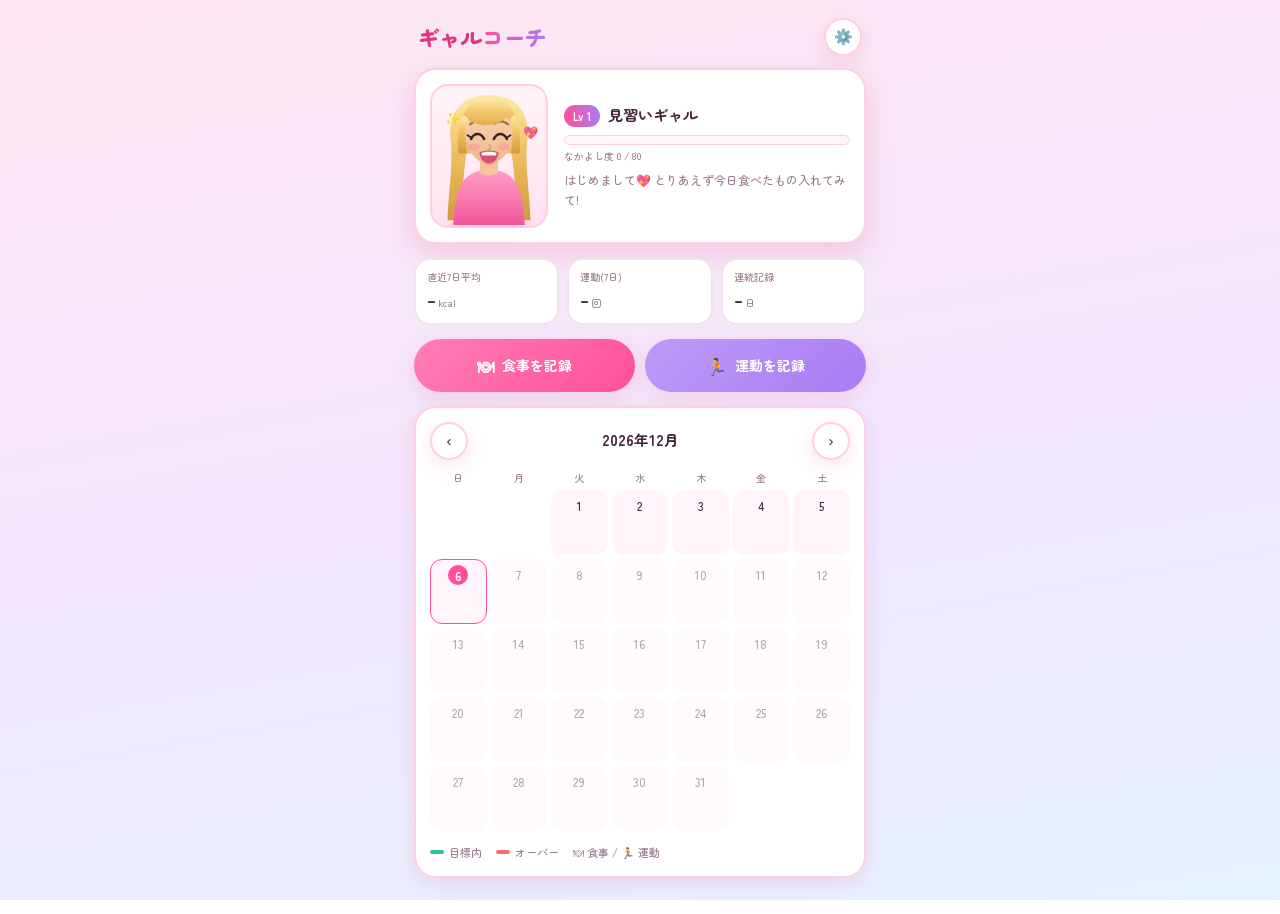
==== commit c1ff8133: "Redraw the gal as a detailed inline-SVG character - Replace the CSS-shape avatar with an illustrated" ====
--- a/index.html
+++ b/index.html
@@ -25,22 +25,168 @@
       <!-- ギャルコーチ -->
       <section class="avatar-card" id="avatarCard">
         <div class="gal-stage">
-          <div class="gal" id="gal">
-            <div class="hair-back"></div>
-            <div class="body"></div>
-            <div class="head">
-              <div class="bangs"></div>
-              <div class="brow left"></div>
-              <div class="brow right"></div>
-              <div class="eye left"></div>
-              <div class="eye right"></div>
-              <div class="blush left"></div>
-              <div class="blush right"></div>
-              <div class="mouth"></div>
-            </div>
-            <div class="sparkle s1">✨</div>
-            <div class="sparkle s2">💖</div>
-          </div>
+          <svg class="gal" id="gal" viewBox="0 0 140 170" xmlns="http://www.w3.org/2000/svg"
+               role="img" aria-labelledby="galTitle">
+            <title id="galTitle">ギャルコーチ</title>
+            <defs>
+              <linearGradient id="hairBlonde" x1="0" y1="0" x2="0" y2="1">
+                <stop offset="0%" stop-color="#ffe9a8" />
+                <stop offset="45%" stop-color="#f0c162" />
+                <stop offset="100%" stop-color="#d19a3d" />
+              </linearGradient>
+              <linearGradient id="hairBright" x1="0" y1="0" x2="0" y2="1">
+                <stop offset="0%" stop-color="#fff4c9" />
+                <stop offset="45%" stop-color="#f7d071" />
+                <stop offset="100%" stop-color="#e0a83f" />
+              </linearGradient>
+              <linearGradient id="hairPink" x1="0" y1="0" x2="0" y2="1">
+                <stop offset="0%" stop-color="#ffdcf3" />
+                <stop offset="45%" stop-color="#eda2e0" />
+                <stop offset="100%" stop-color="#c56fce" />
+              </linearGradient>
+              <linearGradient id="skinG" x1="0" y1="0" x2="0" y2="1">
+                <stop offset="0%" stop-color="#f8d3b0" />
+                <stop offset="100%" stop-color="#eeb98d" />
+              </linearGradient>
+              <linearGradient id="topG" x1="0" y1="0" x2="0" y2="1">
+                <stop offset="0%" stop-color="#ff9ec8" />
+                <stop offset="100%" stop-color="#f2559a" />
+              </linearGradient>
+              <linearGradient id="topGLegend" x1="0" y1="0" x2="0" y2="1">
+                <stop offset="0%" stop-color="#cdb0ff" />
+                <stop offset="100%" stop-color="#9a6df0" />
+              </linearGradient>
+              <radialGradient id="irisG" cx="50%" cy="35%" r="65%">
+                <stop offset="0%" stop-color="#b98055" />
+                <stop offset="70%" stop-color="#7d4b2b" />
+                <stop offset="100%" stop-color="#4a2a16" />
+              </radialGradient>
+              <clipPath id="stageClip"><rect x="0" y="0" width="140" height="170" rx="0" /></clipPath>
+            </defs>
+
+            <g clip-path="url(#stageClip)">
+              <!-- 後ろ髪 -->
+              <path class="hair hair-back" d="M70 10 C106 10 121 35 117 66 C114 97 120 132 121 164 L102 164
+                       C104 130 100 100 98 82 L42 82 C40 100 36 130 38 164 L19 164
+                       C20 132 26 97 23 66 C19 35 34 10 70 10 Z" />
+
+              <!-- 首 -->
+              <path class="neck" d="M59 82 L59 106 C59 111 81 111 81 106 L81 82 Z" />
+              <path class="neck-shadow" d="M59 82 L81 82 L81 92 C74 98 66 98 59 92 Z" />
+
+              <!-- 上半身(体型でスケール) -->
+              <g class="torso">
+                <path class="top" d="M70 102 C85 102 94 107 100 114 C108 123 112 140 114 170 L26 170
+                         C28 140 32 123 40 114 C46 107 55 102 70 102 Z" />
+                <path class="top-neckline" d="M58 103 C62 111 78 111 82 103 C78 100 62 100 58 103 Z" />
+              </g>
+
+              <!-- 耳 -->
+              <ellipse class="ear" cx="42" cy="63" rx="5.5" ry="7.5" />
+              <ellipse class="ear" cx="98" cy="63" rx="5.5" ry="7.5" />
+
+              <!-- 顔 -->
+              <g class="face-group">
+                <path class="face" d="M70 22 C90 22 99 37 99 56 C99 73 92 89 70 97 C48 89 41 73 41 56
+                         C41 37 50 22 70 22 Z" />
+
+                <!-- チーク -->
+                <ellipse class="blush" cx="51" cy="74" rx="7.5" ry="4.2" />
+                <ellipse class="blush" cx="89" cy="74" rx="7.5" ry="4.2" />
+
+                <!-- 目(通常) -->
+                <g class="eyes-open">
+                  <ellipse class="sclera" cx="56" cy="61" rx="8.2" ry="6.6" />
+                  <ellipse class="sclera" cx="84" cy="61" rx="8.2" ry="6.6" />
+                  <circle class="iris" cx="56" cy="61.5" r="5.3" />
+                  <circle class="iris" cx="84" cy="61.5" r="5.3" />
+                  <circle class="pupil" cx="56" cy="61.5" r="2.4" />
+                  <circle class="pupil" cx="84" cy="61.5" r="2.4" />
+                  <circle class="glint" cx="53.8" cy="58.8" r="2" />
+                  <circle class="glint" cx="81.8" cy="58.8" r="2" />
+                  <circle class="glint sm" cx="58.4" cy="64" r="1" />
+                  <circle class="glint sm" cx="86.4" cy="64" r="1" />
+                  <!-- アイライン -->
+                  <path class="liner" d="M47.5 58.5 C51 52.5 61 52.5 64.2 58.6" />
+                  <path class="liner" d="M92.5 58.5 C89 52.5 79 52.5 75.8 58.6" />
+                  <!-- 目尻のまつげ -->
+                  <path class="lash" d="M47.6 58.2 L43.2 55.4" />
+                  <path class="lash" d="M49.4 55.2 L46.2 51.8" />
+                  <path class="lash" d="M92.4 58.2 L96.8 55.4" />
+                  <path class="lash" d="M90.6 55.2 L93.8 51.8" />
+                  <!-- 下まつげ -->
+                  <path class="underline" d="M50 66.8 C54 69.2 59 69.2 62.5 67.2" />
+                  <path class="underline" d="M90 66.8 C86 69.2 81 69.2 77.5 67.2" />
+                </g>
+
+                <!-- 目(ご機嫌:笑い目) -->
+                <g class="eyes-happy">
+                  <path class="happy-eye" d="M48 64 C52 56 60 56 64 64" />
+                  <path class="happy-eye" d="M92 64 C88 56 80 56 76 64" />
+                  <path class="lash" d="M47.6 62 L43.6 59.4" />
+                  <path class="lash" d="M92.4 62 L96.4 59.4" />
+                </g>
+
+                <!-- 眉 -->
+                <g class="brows-normal">
+                  <path class="brow" d="M47 46 C51 41.5 59 41.5 63.5 45" />
+                  <path class="brow" d="M93 46 C89 41.5 81 41.5 76.5 45" />
+                </g>
+                <g class="brows-worried">
+                  <path class="brow" d="M47 48.5 C51 44.5 59 41.8 63.5 40.5" />
+                  <path class="brow" d="M93 48.5 C89 44.5 81 41.8 76.5 40.5" />
+                </g>
+                <g class="brows-angry">
+                  <path class="brow" d="M47 40.5 C51 42 59 45 63.5 48.5" />
+                  <path class="brow" d="M93 40.5 C89 42 81 45 76.5 48.5" />
+                </g>
+
+                <!-- 鼻 -->
+                <path class="nose" d="M70.5 71 C72.5 74 72.2 76.2 69.2 77" />
+
+                <!-- 口 -->
+                <g class="mouths">
+                  <g class="m-grin">
+                    <path class="lip" d="M58 81 C63 77.5 77 77.5 82 81 C80 90.5 74.5 94.5 70 94.5
+                             C65.5 94.5 60 90.5 58 81 Z" />
+                    <path class="teeth" d="M60.6 81.4 C65 79.4 75 79.4 79.4 81.4 L78.6 84.4 L61.4 84.4 Z" />
+                  </g>
+                  <path class="lip m-smile" d="M59.5 81.5 C63.5 78 67 79.6 70 79.6 C73 79.6 76.5 78 80.5 81.5
+                           C77.5 87.5 74 90.5 70 90.5 C66 90.5 62.5 87.5 59.5 81.5 Z" />
+                  <path class="lip m-flat" d="M62 84 C66 82.2 74 82.2 78 84 C76 86.8 64 86.8 62 84 Z" />
+                  <path class="lip m-frown" d="M61 89.5 C64.5 83 75.5 83 79 89.5 C75 86.6 65 86.6 61 89.5 Z" />
+                </g>
+
+                <!-- 前髪 -->
+                <path class="hair bangs" d="M70 14 C99 14 107 37 103 60 C101.5 49 97 41 91 37
+                         C85 44 75 47.5 62 46.5 C51.5 45.5 43 41.5 39 35
+                         C36.5 43 35.5 52 37 60 C33 37 41 14 70 14 Z" />
+                <path class="hair lock" d="M39 35 C32.5 45 30.5 62 32.5 82 L43 82 C40.5 62 40 47 44.5 39 Z" />
+                <path class="hair lock" d="M101 35 C107.5 45 109.5 62 107.5 82 L97 82 C99.5 62 100 47 95.5 39 Z" />
+
+                <!-- 二重あご(ぽっちゃり時のみ) -->
+                <path class="chin-fold" d="M60 89 C64.5 94.5 75.5 94.5 80 89" />
+              </g>
+
+              <!-- フープピアス(髪より前面に描く) -->
+              <g class="earrings">
+                <circle cx="45" cy="86" r="6" />
+                <circle cx="95" cy="86" r="6" />
+              </g>
+
+              <!-- ティアラ(Lv10〜) -->
+              <g class="tiara">
+                <path d="M55 22 L59.5 12 L65 19.5 L70 8.5 L75 19.5 L80.5 12 L85 22 Z" />
+                <circle cx="70" cy="14" r="2" />
+              </g>
+
+              <!-- 状態エフェクト -->
+              <text class="fx fx-angry" x="112" y="34">💢</text>
+              <text class="fx fx-sweat" x="26" y="40">💦</text>
+              <text class="fx fx-sparkle s1" x="16" y="44">✨</text>
+              <text class="fx fx-sparkle s2" x="112" y="62">💖</text>
+            </g>
+          </svg>
         </div>
         <div class="avatar-meta">
           <div class="avatar-state">
--- a/style.css
+++ b/style.css
@@ -1,6 +1,7 @@
 /* ギャルコーチ — ギャル系テーマ
    ピンク×ラベンダーの明るい配色。丸ゴシックで柔らかく、
-   アバター(ギャル)はCSSのみで描画し、表情・体型・レベルで見た目が変わる。 */
+   アバター(ギャル)はインラインSVGで描画し、表情・体型・レベルで見た目が変わる。
+   表情パーツはSVG内に複数用意しておき、ここのクラスで出し分ける。 */
 
 :root {
   --bg1: #ffe6f2;
@@ -99,229 +100,145 @@
 }
 
 .gal-stage {
-  width: 100px; height: 110px;
+  width: 118px; height: 144px;
   flex: none;
   position: relative;
   background:
-    radial-gradient(ellipse 70% 45% at 50% 100%, #ffd0e6, transparent 70%),
-    linear-gradient(180deg, #fff2f8 0%, #ffe6f2 100%);
+    radial-gradient(ellipse 75% 45% at 50% 108%, #ffc9e2, transparent 70%),
+    linear-gradient(180deg, #fff4f9 0%, #ffe4f0 100%);
   border: 2px solid var(--line);
   border-radius: 18px;
   overflow: hidden;
 }
 
 .gal {
-  position: absolute; inset: 0;
-  animation: idle 3.2s ease-in-out infinite;
+  display: block;
+  width: 100%; height: 100%;
+  animation: idle 3.4s ease-in-out infinite;
 }
 @keyframes idle {
   0%, 100% { transform: translateY(0); }
-  50% { transform: translateY(-3px); }
-}
-
-/* 髪(後ろ) */
-.gal .hair-back {
-  position: absolute; top: 12px; left: 50%;
-  transform: translateX(-50%);
-  width: 76px; height: 82px;
-  background: linear-gradient(180deg, #ffe08a 0%, #f0b24a 55%, #d99433 100%);
-  border-radius: 38px 38px 26px 26px;
-  z-index: 0;
-}
-
-/* 体(服) */
-.gal .body {
-  position: absolute; bottom: 0; left: 50%;
-  transform: translateX(-50%);
-  width: 46px; height: 40px;
-  background: linear-gradient(180deg, #ff8ec0, var(--pink));
-  border-radius: 20px 20px 4px 4px;
-  z-index: 1;
-  transition: width .35s ease;
-}
-
-/* 顔 */
-.gal .head {
-  position: absolute; top: 16px; left: 50%;
-  transform: translateX(-50%);
-  width: 56px; height: 54px;
-  background: linear-gradient(180deg, #ffe4d2, #ffd3bd);
-  border-radius: 50% 50% 46% 46%;
-  z-index: 2;
-}
-.gal .bangs {
-  position: absolute; top: -4px; left: -3px;
-  width: 62px; height: 25px;
-  background: linear-gradient(180deg, #ffe08a, #f0b24a);
-  border-radius: 31px 31px 44% 44% / 25px 25px 70% 70%;
-  z-index: 3;
+  50% { transform: translateY(-2.5px); }
+}
+
+/* ---- 基本の塗り ---- */
+.gal .hair { fill: url(#hairBlonde); }
+.gal .face,
+.gal .neck,
+.gal .ear { fill: url(#skinG); }
+.gal .neck-shadow { fill: #d99b70; opacity: .55; }
+.gal .ear { stroke: #dda67d; stroke-width: .8; }
+.gal .top { fill: url(#topG); }
+.gal .top-neckline { fill: #f6c49f; }
+
+.gal .sclera { fill: #fffdfa; }
+.gal .iris { fill: url(#irisG); }
+.gal .pupil { fill: #23130c; }
+.gal .glint { fill: #fff; opacity: .95; }
+.gal .glint.sm { opacity: .7; }
+.gal .liner {
+  fill: none; stroke: #3a2028;
+  stroke-width: 3.2; stroke-linecap: round;
+}
+.gal .lash {
+  fill: none; stroke: #3a2028;
+  stroke-width: 2.2; stroke-linecap: round;
+}
+.gal .underline {
+  fill: none; stroke: #8a5560;
+  stroke-width: 1.3; stroke-linecap: round; opacity: .75;
+}
+.gal .happy-eye {
+  fill: none; stroke: #3a2028;
+  stroke-width: 3.2; stroke-linecap: round;
 }
 .gal .brow {
-  position: absolute; top: 20px;
-  width: 13px; height: 3px;
-  background: #c98a4a;
-  border-radius: 2px;
-  z-index: 4;
-  transition: transform .25s ease, top .25s ease;
-}
-.gal .brow.left { left: 8px; transform: rotate(-7deg); }
-.gal .brow.right { right: 8px; transform: rotate(7deg); }
-
-.gal .eye {
-  position: absolute; top: 25px;
-  width: 12px; height: 14px;
-  background: #46283f;
-  border-radius: 50%;
-  z-index: 4;
-  transition: height .25s ease, border-radius .25s ease;
-}
-.gal .eye.left { left: 9px; }
-.gal .eye.right { right: 9px; }
-.gal .eye::after {
-  content: "";
-  position: absolute; top: 2px; left: 3px;
-  width: 5px; height: 5px;
-  background: #fff;
-  border-radius: 50%;
-}
-/* まつげ */
-.gal .eye::before {
-  content: "";
-  position: absolute; top: -2px;
-  width: 8px; height: 3px;
-  background: #46283f;
-  border-radius: 2px;
-}
-.gal .eye.left::before { left: -3px; transform: rotate(-18deg); }
-.gal .eye.right::before { right: -3px; transform: rotate(18deg); }
-
-.gal .blush {
-  position: absolute; top: 36px;
-  width: 12px; height: 7px;
-  background: rgba(255, 110, 165, .45);
-  border-radius: 50%;
-  z-index: 4;
-}
-.gal .blush.left { left: 4px; }
-.gal .blush.right { right: 4px; }
-
-.gal .mouth {
-  position: absolute; top: 41px; left: 50%;
-  transform: translateX(-50%);
-  width: 14px; height: 7px;
-  border-bottom: 2.5px solid #c04a6a;
-  border-radius: 0 0 12px 12px;
-  z-index: 4;
-  transition: all .25s ease;
-}
-
-.gal .sparkle {
-  position: absolute;
-  font-size: 13px;
-  opacity: 0;
-  z-index: 5;
-  transition: opacity .3s ease;
-}
-.gal .sparkle.s1 { top: 8px; left: 5px; }
-.gal .sparkle.s2 { top: 24px; right: 3px; }
-
-/* --- 気分(判定スコアで変化) --- */
-.gal.mood-happy .mouth {
-  width: 20px; height: 11px;
-  background: #d1436b;
-  border: none;
-  border-radius: 3px 3px 12px 12px;
-}
-.gal.mood-happy .eye { height: 9px; border-radius: 12px 12px 4px 4px; }
-.gal.mood-happy .sparkle {
-  opacity: 1;
-  animation: twinkle 1.6s ease-in-out infinite;
-}
-.gal.mood-happy .sparkle.s2 { animation-delay: .8s; }
+  fill: none; stroke: #a9743c;
+  stroke-width: 3; stroke-linecap: round;
+}
+.gal .nose {
+  fill: none; stroke: #d79a72;
+  stroke-width: 1.6; stroke-linecap: round;
+}
+.gal .lip { fill: #d94f78; }
+.gal .teeth { fill: #fffaf8; }
+.gal .blush { fill: #ff7fa8; opacity: .38; }
+.gal .earrings circle {
+  fill: none; stroke: var(--gold);
+  stroke-width: 2;
+}
+
+/* ---- 出し分け(初期状態) ---- */
+.gal .eyes-happy,
+.gal .brows-worried,
+.gal .brows-angry,
+.gal .m-grin,
+.gal .m-flat,
+.gal .m-frown,
+.gal .tiara,
+.gal .earrings,
+.gal .fx { display: none; }
+
+/* ---- 気分(判定スコアで変化) ---- */
+.gal.mood-happy .eyes-open { display: none; }
+.gal.mood-happy .eyes-happy { display: block; }
+.gal.mood-happy .m-smile { display: none; }
+.gal.mood-happy .m-grin { display: block; }
+.gal.mood-happy .fx-sparkle {
+  display: block;
+  animation: twinkle 1.8s ease-in-out infinite;
+}
+.gal.mood-happy .fx-sparkle.s2 { animation-delay: .9s; }
 @keyframes twinkle {
-  0%, 100% { opacity: .3; transform: scale(.8); }
-  50% { opacity: 1; transform: scale(1.15); }
-}
-
-.gal.mood-smile .mouth { width: 15px; }
-
-.gal.mood-worried .mouth {
-  width: 9px; height: 0;
-  border-radius: 0;
-}
-.gal.mood-worried .brow.left { transform: rotate(11deg); top: 21px; }
-.gal.mood-worried .brow.right { transform: rotate(-11deg); top: 21px; }
-
-.gal.mood-angry .mouth {
-  border-bottom: none;
-  border-top: 2.5px solid #c04a6a;
-  border-radius: 12px 12px 0 0;
-  top: 43px;
-}
-.gal.mood-angry .brow.left { transform: rotate(20deg); top: 22px; }
-.gal.mood-angry .brow.right { transform: rotate(-20deg); top: 22px; }
-.gal.mood-angry .blush { background: rgba(255, 80, 80, .5); }
-.gal.mood-angry::after {
-  content: "💢";
-  position: absolute;
-  top: 8px; right: 5px;
-  font-size: 14px;
-  z-index: 5;
-}
-
-/* --- 体型(直近の食生活で変化) --- */
-.gal.body-slim .body { width: 38px; }
-.gal.body-normal .body { width: 46px; }
-.gal.body-chubby .body { width: 64px; border-radius: 24px 24px 4px 4px; }
-.gal.body-chubby .head { width: 60px; }
-.gal.body-chubby::before {
-  content: "💦";
-  position: absolute;
-  top: 12px; left: 4px;
-  font-size: 12px;
-  z-index: 5;
-}
-
-/* --- レベル(なかよし度)で見た目アップ --- */
-/* Lv3〜: ピアス */
-.gal:not(.tier-1) .head::before,
-.gal:not(.tier-1) .head::after {
-  content: "";
-  position: absolute; top: 33px;
-  width: 6px; height: 6px;
-  border-radius: 50%;
-  background: var(--gold);
-  box-shadow: 0 0 0 1px rgba(255,255,255,.7);
-  z-index: 5;
-}
-.gal:not(.tier-1) .head::before { left: -2px; }
-.gal:not(.tier-1) .head::after { right: -2px; }
-/* Lv6〜: 明るいメッシュ髪 */
-.gal.tier-3 .hair-back, .gal.tier-3 .bangs,
-.gal.tier-4 .hair-back, .gal.tier-4 .bangs {
-  background: linear-gradient(180deg, #fff0b8, #f2be55 60%, #e0a63c);
-}
-/* Lv10〜: ティアラ */
-.gal.tier-4 .bangs::after, .gal.tier-5 .bangs::after {
-  content: "👑";
-  position: absolute; top: -13px; left: 50%;
-  transform: translateX(-50%);
-  font-size: 16px;
-}
-/* Lv15: 伝説のピンク髪 */
-.gal.tier-5 .hair-back, .gal.tier-5 .bangs {
-  background: linear-gradient(180deg, #ffd9f2, #e79ae8 55%, #c874d8);
-}
-.gal.tier-5 .body {
-  background: linear-gradient(180deg, #c9a6ff, var(--lav));
-}
+  0%, 100% { opacity: .35; }
+  50% { opacity: 1; }
+}
+
+.gal.mood-worried .brows-normal { display: none; }
+.gal.mood-worried .brows-worried { display: block; }
+.gal.mood-worried .m-smile { display: none; }
+.gal.mood-worried .m-flat { display: block; }
+
+.gal.mood-angry .brows-normal { display: none; }
+.gal.mood-angry .brows-angry { display: block; }
+.gal.mood-angry .m-smile { display: none; }
+.gal.mood-angry .m-frown { display: block; }
+.gal.mood-angry .blush { fill: #ff5a5a; opacity: .42; }
+.gal.mood-angry .fx-angry { display: block; }
+
+/* ---- 体型(直近の食生活で変化) ---- */
+.gal .torso, .gal .neck { transform-origin: 70px 170px; transition: transform .35s ease; }
+.gal .face-group { transform-origin: 70px 55px; transition: transform .35s ease; }
+.gal .chin-fold {
+  display: none;
+  fill: none; stroke: #d99b70;
+  stroke-width: 1.6; stroke-linecap: round; opacity: .7;
+}
+.gal.body-slim .torso { transform: scaleX(.84); }
+.gal.body-slim .face-group { transform: scaleX(.95); }
+.gal.body-chubby .torso { transform: scaleX(1.34); }
+.gal.body-chubby .neck { transform: scaleX(1.18); }
+.gal.body-chubby .face-group { transform: scaleX(1.13); }
+.gal.body-chubby .chin-fold { display: block; }
+.gal.body-chubby .fx-sweat { display: block; }
+
+/* ---- なかよし度(レベル)で見た目アップ ---- */
+.gal:not(.tier-1) .earrings { display: block; }          /* Lv3〜 フープピアス */
+.gal.tier-3 .hair, .gal.tier-4 .hair { fill: url(#hairBright); }  /* Lv6〜 明るい髪 */
+.gal.tier-4 .tiara, .gal.tier-5 .tiara { display: block; }        /* Lv10〜 ティアラ */
+.gal .tiara path { fill: var(--gold); stroke: #d9a01f; stroke-width: 1; }
+.gal .tiara circle { fill: #fff0f6; }
+.gal.tier-5 .hair { fill: url(#hairPink); }              /* Lv15 伝説 */
+.gal.tier-5 .top { fill: url(#topGLegend); }
+
+.gal .fx { font-size: 15px; }
 
 @media (prefers-reduced-motion: reduce) {
   .gal { animation: none; }
-  .gal.mood-happy .sparkle { animation: none; }
+  .gal.mood-happy .fx-sparkle { animation: none; opacity: 1; }
+  .gal .torso, .gal .face-group { transition: none; }
   .day { transition: none; }
 }
-
 .avatar-meta { min-width: 0; flex: 1; }
 .avatar-state {
   font-size: 15px;
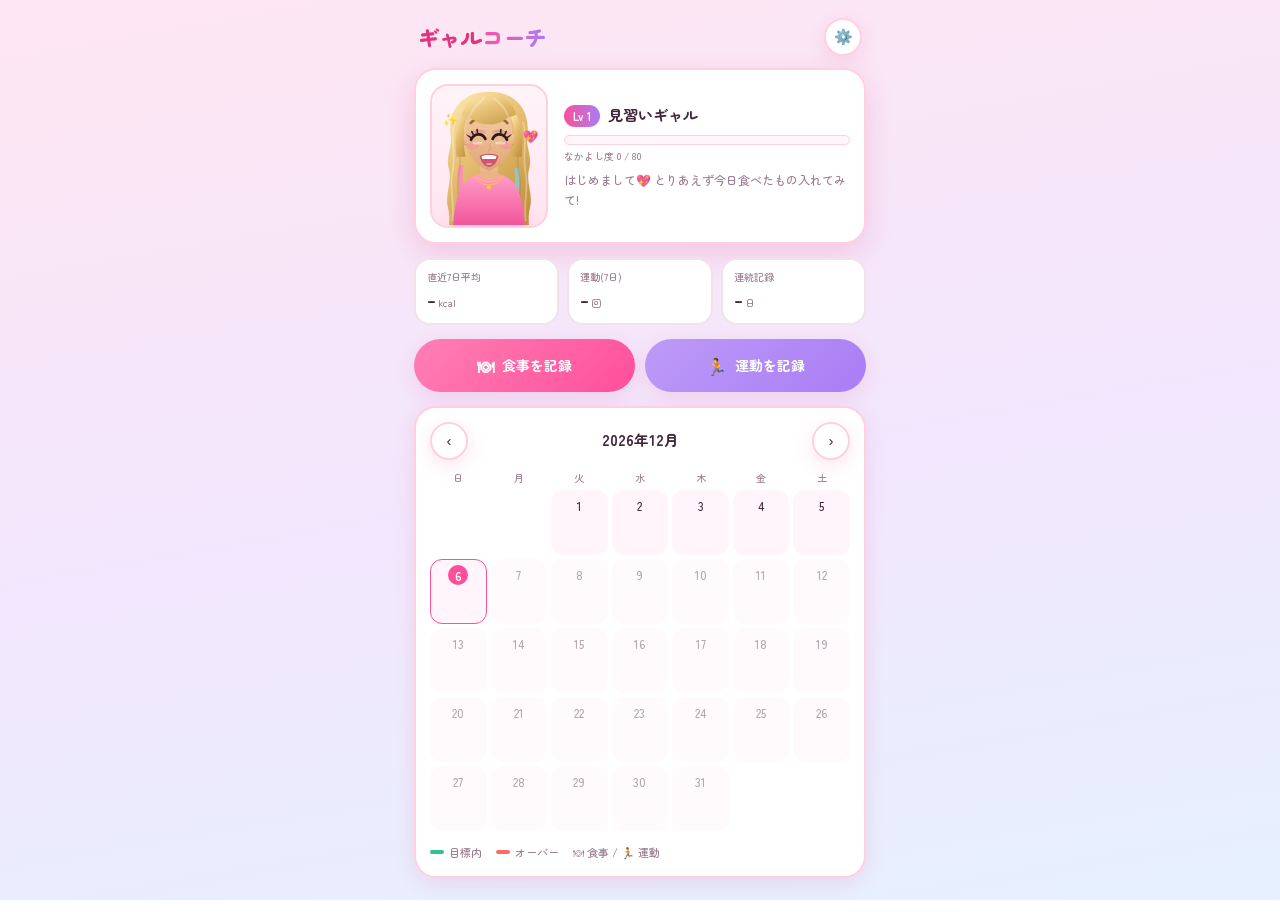
==== commit 619ed8f5: "Redraw the gal closer to the reference photos Referenced the supplied gyaru photos for styling and r" ====
--- a/index.html
+++ b/index.html
@@ -29,24 +29,26 @@
                role="img" aria-labelledby="galTitle">
             <title id="galTitle">ギャルコーチ</title>
             <defs>
-              <linearGradient id="hairBlonde" x1="0" y1="0" x2="0" y2="1">
-                <stop offset="0%" stop-color="#ffe9a8" />
-                <stop offset="45%" stop-color="#f0c162" />
-                <stop offset="100%" stop-color="#d19a3d" />
-              </linearGradient>
-              <linearGradient id="hairBright" x1="0" y1="0" x2="0" y2="1">
-                <stop offset="0%" stop-color="#fff4c9" />
-                <stop offset="45%" stop-color="#f7d071" />
-                <stop offset="100%" stop-color="#e0a83f" />
-              </linearGradient>
-              <linearGradient id="hairPink" x1="0" y1="0" x2="0" y2="1">
-                <stop offset="0%" stop-color="#ffdcf3" />
-                <stop offset="45%" stop-color="#eda2e0" />
-                <stop offset="100%" stop-color="#c56fce" />
-              </linearGradient>
+              <linearGradient id="hairBlonde" x1=".2" y1="0" x2=".8" y2="1">
+                <stop offset="0%" stop-color="#fbe4ab" />
+                <stop offset="40%" stop-color="#e6bf72" />
+                <stop offset="100%" stop-color="#c2913f" />
+              </linearGradient>
+              <linearGradient id="hairBright" x1=".2" y1="0" x2=".8" y2="1">
+                <stop offset="0%" stop-color="#fff3cd" />
+                <stop offset="40%" stop-color="#f4d488" />
+                <stop offset="100%" stop-color="#d8a851" />
+              </linearGradient>
+              <linearGradient id="hairPink" x1=".2" y1="0" x2=".8" y2="1">
+                <stop offset="0%" stop-color="#ffe2f5" />
+                <stop offset="40%" stop-color="#eda6e2" />
+                <stop offset="100%" stop-color="#c069cf" />
+              </linearGradient>
+              <!-- 日焼けした肌 -->
               <linearGradient id="skinG" x1="0" y1="0" x2="0" y2="1">
-                <stop offset="0%" stop-color="#f8d3b0" />
-                <stop offset="100%" stop-color="#eeb98d" />
+                <stop offset="0%" stop-color="#f5cfa8" />
+                <stop offset="60%" stop-color="#eab88b" />
+                <stop offset="100%" stop-color="#dca575" />
               </linearGradient>
               <linearGradient id="topG" x1="0" y1="0" x2="0" y2="1">
                 <stop offset="0%" stop-color="#ff9ec8" />
@@ -56,135 +58,208 @@
                 <stop offset="0%" stop-color="#cdb0ff" />
                 <stop offset="100%" stop-color="#9a6df0" />
               </linearGradient>
-              <radialGradient id="irisG" cx="50%" cy="35%" r="65%">
-                <stop offset="0%" stop-color="#b98055" />
-                <stop offset="70%" stop-color="#7d4b2b" />
-                <stop offset="100%" stop-color="#4a2a16" />
+              <!-- カラコン風の瞳 -->
+              <radialGradient id="irisG" cx="50%" cy="32%" r="70%">
+                <stop offset="0%" stop-color="#c79a63" />
+                <stop offset="55%" stop-color="#8a5c30" />
+                <stop offset="100%" stop-color="#3d2411" />
               </radialGradient>
-              <clipPath id="stageClip"><rect x="0" y="0" width="140" height="170" rx="0" /></clipPath>
+              <!-- グラデーションアイシャドウ -->
+              <linearGradient id="lidG" x1="0" y1="0" x2="0" y2="1">
+                <stop offset="0%" stop-color="#c96a86" stop-opacity=".55" />
+                <stop offset="100%" stop-color="#e2a07f" stop-opacity="0" />
+              </linearGradient>
+              <clipPath id="stageClip"><rect x="0" y="0" width="140" height="170" /></clipPath>
+              <clipPath id="eyeL">
+                <path d="M47 62 C50 54.5 62 54.5 65 61 C62.5 68.8 49.2 68.8 47 62 Z" />
+              </clipPath>
+              <clipPath id="eyeR">
+                <path d="M93 62 C90 54.5 78 54.5 75 61 C77.5 68.8 90.8 68.8 93 62 Z" />
+              </clipPath>
             </defs>
 
             <g clip-path="url(#stageClip)">
-              <!-- 後ろ髪 -->
-              <path class="hair hair-back" d="M70 10 C106 10 121 35 117 66 C114 97 120 132 121 164 L102 164
-                       C104 130 100 100 98 82 L42 82 C40 100 36 130 38 164 L19 164
-                       C20 132 26 97 23 66 C19 35 34 10 70 10 Z" />
-
-              <!-- 首 -->
-              <path class="neck" d="M59 82 L59 106 C59 111 81 111 81 106 L81 82 Z" />
-              <path class="neck-shadow" d="M59 82 L81 82 L81 92 C74 98 66 98 59 92 Z" />
-
-              <!-- 上半身(体型でスケール) -->
+              <!-- ===== 後ろ髪(ウェーブのある輪郭) ===== -->
+              <path class="hair hair-back" d="M70 6
+                       C104 6 121 30 117 60 C115 75 124 86 119 102
+                       C115 118 125 132 120 150 C118 159 119 165 119 170
+                       L21 170 C21 165 22 159 20 150
+                       C15 132 25 118 21 102 C16 86 25 75 23 60
+                       C19 30 36 6 70 6 Z" />
+              <!-- インナーカラー(毛先だけ覗く) -->
+              <path class="streak pink" d="M33 96 C30 112 35 126 32 144 C30 154 34 161 33 170
+                       L39 170 C40 161 36 154 38 144 C41 126 36 112 39 96 Z" />
+              <path class="streak blue" d="M107 100 C110 116 105 130 108 148 C110 158 106 164 107 170
+                       L101 170 C100 164 104 158 102 148 C99 130 104 116 101 100 Z" />
+              <!-- 毛流れ -->
+              <path class="strand light" d="M28 40 C22 62 30 84 25 106 C21 124 28 142 25 164" />
+              <path class="strand dark" d="M36 46 C31 64 38 84 33 106 C29 124 35 142 33 162" />
+              <path class="strand light" d="M112 44 C118 64 110 84 115 106 C119 124 112 142 115 164" />
+              <path class="strand dark" d="M104 50 C109 66 102 86 107 106 C111 124 105 142 107 162" />
+
+              <!-- ===== 首・肩 ===== -->
+              <path class="neck" d="M59 86 L59 110 C59 115 81 115 81 110 L81 86 Z" />
+              <path class="neck-shadow" d="M59 86 L81 86 L81 96 C74 102 66 102 59 96 Z" />
+
               <g class="torso">
-                <path class="top" d="M70 102 C85 102 94 107 100 114 C108 123 112 140 114 170 L26 170
-                         C28 140 32 123 40 114 C46 107 55 102 70 102 Z" />
-                <path class="top-neckline" d="M58 103 C62 111 78 111 82 103 C78 100 62 100 58 103 Z" />
+                <path class="top" d="M70 106 C85 106 94 111 100 118 C108 127 112 143 114 170 L26 170
+                         C28 143 32 127 40 118 C46 111 55 106 70 106 Z" />
+                <path class="top-neckline" d="M57 107 C61 117 79 117 83 107 C79 103 61 103 57 107 Z" />
+                <!-- 重ねづけネックレス -->
+                <path class="chain" d="M56 110 C60 119 80 119 84 110" />
+                <path class="chain" d="M53 110 C58 124 82 124 87 110" />
+                <circle class="pendant" cx="70" cy="123.5" r="2.6" />
               </g>
 
               <!-- 耳 -->
-              <ellipse class="ear" cx="42" cy="63" rx="5.5" ry="7.5" />
-              <ellipse class="ear" cx="98" cy="63" rx="5.5" ry="7.5" />
-
-              <!-- 顔 -->
+              <ellipse class="ear" cx="42" cy="64" rx="5.2" ry="7.5" />
+              <ellipse class="ear" cx="98" cy="64" rx="5.2" ry="7.5" />
+
+              <!-- ===== 顔 ===== -->
               <g class="face-group">
-                <path class="face" d="M70 22 C90 22 99 37 99 56 C99 73 92 89 70 97 C48 89 41 73 41 56
-                         C41 37 50 22 70 22 Z" />
-
-                <!-- チーク -->
-                <ellipse class="blush" cx="51" cy="74" rx="7.5" ry="4.2" />
-                <ellipse class="blush" cx="89" cy="74" rx="7.5" ry="4.2" />
-
-                <!-- 目(通常) -->
+                <path class="face" d="M70 20 C91 20 99 36 99 57 C99 78 92 95 70 103
+                         C48 95 41 78 41 57 C41 36 49 20 70 20 Z" />
+
+                <!-- チーク(斜めに入れるギャル塗り) -->
+                <ellipse class="blush" cx="50" cy="72" rx="8.4" ry="4.4" transform="rotate(-12 50 72)" />
+                <ellipse class="blush" cx="90" cy="72" rx="8.4" ry="4.4" transform="rotate(12 90 72)" />
+
+                <!-- ===== 目(通常) ===== -->
                 <g class="eyes-open">
-                  <ellipse class="sclera" cx="56" cy="61" rx="8.2" ry="6.6" />
-                  <ellipse class="sclera" cx="84" cy="61" rx="8.2" ry="6.6" />
-                  <circle class="iris" cx="56" cy="61.5" r="5.3" />
-                  <circle class="iris" cx="84" cy="61.5" r="5.3" />
-                  <circle class="pupil" cx="56" cy="61.5" r="2.4" />
-                  <circle class="pupil" cx="84" cy="61.5" r="2.4" />
-                  <circle class="glint" cx="53.8" cy="58.8" r="2" />
-                  <circle class="glint" cx="81.8" cy="58.8" r="2" />
-                  <circle class="glint sm" cx="58.4" cy="64" r="1" />
-                  <circle class="glint sm" cx="86.4" cy="64" r="1" />
-                  <!-- アイライン -->
-                  <path class="liner" d="M47.5 58.5 C51 52.5 61 52.5 64.2 58.6" />
-                  <path class="liner" d="M92.5 58.5 C89 52.5 79 52.5 75.8 58.6" />
-                  <!-- 目尻のまつげ -->
-                  <path class="lash" d="M47.6 58.2 L43.2 55.4" />
-                  <path class="lash" d="M49.4 55.2 L46.2 51.8" />
-                  <path class="lash" d="M92.4 58.2 L96.8 55.4" />
-                  <path class="lash" d="M90.6 55.2 L93.8 51.8" />
-                  <!-- 下まつげ -->
-                  <path class="underline" d="M50 66.8 C54 69.2 59 69.2 62.5 67.2" />
-                  <path class="underline" d="M90 66.8 C86 69.2 81 69.2 77.5 67.2" />
+                  <!-- アイシャドウ -->
+                  <ellipse class="lid-shadow" cx="56" cy="56.5" rx="10.5" ry="5" transform="rotate(-7 56 56.5)" />
+                  <ellipse class="lid-shadow" cx="84" cy="56.5" rx="10.5" ry="5" transform="rotate(7 84 56.5)" />
+
+                  <!-- 眼球(クリップ) -->
+                  <g clip-path="url(#eyeL)">
+                    <rect class="sclera" x="45" y="52" width="22" height="19" />
+                    <circle class="iris" cx="56" cy="61.4" r="5.5" />
+                    <circle class="limbal" cx="56" cy="61.4" r="5.5" />
+                    <circle class="pupil" cx="56" cy="61.4" r="2.4" />
+                    <circle class="glint" cx="53.9" cy="58.9" r="2" />
+                    <circle class="glint sm" cx="58.4" cy="64" r="1.05" />
+                  </g>
+                  <g clip-path="url(#eyeR)">
+                    <rect class="sclera" x="73" y="52" width="22" height="19" />
+                    <circle class="iris" cx="84" cy="61.4" r="5.5" />
+                    <circle class="limbal" cx="84" cy="61.4" r="5.5" />
+                    <circle class="pupil" cx="84" cy="61.4" r="2.4" />
+                    <circle class="glint" cx="81.9" cy="58.9" r="2" />
+                    <circle class="glint sm" cx="86.4" cy="64" r="1.05" />
+                  </g>
+
+                  <!-- 跳ね上げアイライン -->
+                  <path class="liner" d="M47.2 62.2 C50.2 54.3 62 54.3 65 61" />
+                  <path class="liner" d="M92.8 62.2 C89.8 54.3 78 54.3 75 61" />
+                  <path class="wing" d="M47.8 61 C45.6 59.8 43.4 57.8 41.6 55.4
+                           C44.6 56.9 46.9 58.4 49 59.6 Z" />
+                  <path class="wing" d="M92.2 61 C94.4 59.8 96.6 57.8 98.4 55.4
+                           C95.4 56.9 93.1 58.4 91 59.6 Z" />
+                  <!-- 盛ったまつげ -->
+                  <path class="lash" d="M50.6 56 L49 52.2" />
+                  <path class="lash" d="M55.4 54.4 L54.8 50.8" />
+                  <path class="lash" d="M60.2 54.6 L60.8 51" />
+                  <path class="lash" d="M89.4 56 L91 52.2" />
+                  <path class="lash" d="M84.6 54.4 L85.2 50.8" />
+                  <path class="lash" d="M79.8 54.6 L79.2 51" />
+                  <!-- 涙袋 -->
+                  <path class="tear-line" d="M49.8 68.6 C53 71.2 59.4 71.2 62.6 68.7" />
+                  <path class="tear-line" d="M90.2 68.6 C87 71.2 80.6 71.2 77.4 68.7" />
+                  <ellipse class="tear-bag" cx="56" cy="69.4" rx="6.4" ry="2" />
+                  <ellipse class="tear-bag" cx="84" cy="69.4" rx="6.4" ry="2" />
                 </g>
 
-                <!-- 目(ご機嫌:笑い目) -->
+                <!-- ===== 目(ご機嫌:笑い目) ===== -->
                 <g class="eyes-happy">
-                  <path class="happy-eye" d="M48 64 C52 56 60 56 64 64" />
-                  <path class="happy-eye" d="M92 64 C88 56 80 56 76 64" />
-                  <path class="lash" d="M47.6 62 L43.6 59.4" />
-                  <path class="lash" d="M92.4 62 L96.4 59.4" />
+                  <ellipse class="lid-shadow" cx="56" cy="57.5" rx="10.5" ry="4.6" transform="rotate(-7 56 57.5)" />
+                  <ellipse class="lid-shadow" cx="84" cy="57.5" rx="10.5" ry="4.6" transform="rotate(7 84 57.5)" />
+                  <path class="happy-eye" d="M48 65 C52 56.5 62 56.5 65.5 64" />
+                  <path class="happy-eye" d="M92 65 C88 56.5 78 56.5 74.5 64" />
+                  <path class="wing" d="M48 63.6 C45.8 62.4 43.6 60.4 41.8 58
+                           C44.8 59.5 47.1 61 49.2 62.2 Z" />
+                  <path class="wing" d="M92 63.6 C94.2 62.4 96.4 60.4 98.2 58
+                           C95.2 59.5 92.9 61 90.8 62.2 Z" />
+                  <path class="lash" d="M50.6 58.6 L49 55" />
+                  <path class="lash" d="M55.8 56.2 L55.4 52.6" />
+                  <path class="lash" d="M89.4 58.6 L91 55" />
+                  <path class="lash" d="M84.2 56.2 L84.6 52.6" />
+                  <ellipse class="tear-bag" cx="56" cy="69" rx="6.2" ry="1.9" />
+                  <ellipse class="tear-bag" cx="84" cy="69" rx="6.2" ry="1.9" />
                 </g>
 
-                <!-- 眉 -->
+                <!-- ===== 眉 ===== -->
                 <g class="brows-normal">
-                  <path class="brow" d="M47 46 C51 41.5 59 41.5 63.5 45" />
-                  <path class="brow" d="M93 46 C89 41.5 81 41.5 76.5 45" />
+                  <path class="brow" d="M47.5 44.5 C51.5 39 60 39 64 43" />
+                  <path class="brow" d="M92.5 44.5 C88.5 39 80 39 76 43" />
                 </g>
                 <g class="brows-worried">
-                  <path class="brow" d="M47 48.5 C51 44.5 59 41.8 63.5 40.5" />
-                  <path class="brow" d="M93 48.5 C89 44.5 81 41.8 76.5 40.5" />
+                  <path class="brow" d="M47.5 46.5 C51.5 42.5 60 39.5 64 38" />
+                  <path class="brow" d="M92.5 46.5 C88.5 42.5 80 39.5 76 38" />
                 </g>
                 <g class="brows-angry">
-                  <path class="brow" d="M47 40.5 C51 42 59 45 63.5 48.5" />
-                  <path class="brow" d="M93 40.5 C89 42 81 45 76.5 48.5" />
+                  <path class="brow" d="M47.5 38.5 C51.5 40 60 43 64 46.5" />
+                  <path class="brow" d="M92.5 38.5 C88.5 40 80 43 76 46.5" />
                 </g>
 
                 <!-- 鼻 -->
-                <path class="nose" d="M70.5 71 C72.5 74 72.2 76.2 69.2 77" />
-
-                <!-- 口 -->
+                <path class="nose-shade" d="M70.6 71 C72.6 75 72.2 77.8 69.4 78.6" />
+
+                <!-- ===== 口 ===== -->
                 <g class="mouths">
                   <g class="m-grin">
-                    <path class="lip" d="M58 81 C63 77.5 77 77.5 82 81 C80 90.5 74.5 94.5 70 94.5
-                             C65.5 94.5 60 90.5 58 81 Z" />
-                    <path class="teeth" d="M60.6 81.4 C65 79.4 75 79.4 79.4 81.4 L78.6 84.4 L61.4 84.4 Z" />
+                    <path class="lip" d="M58.5 85 C63.5 81.4 76.5 81.4 81.5 85
+                             C79.6 94 74.6 98.4 70 98.4 C65.4 98.4 60.4 94 58.5 85 Z" />
+                    <path class="teeth" d="M60.8 85.4 C65 83.4 75 83.4 79.2 85.4 L78.3 88.8 L61.7 88.8 Z" />
+                    <ellipse class="gloss" cx="70" cy="94.8" rx="3.8" ry="1.3" />
                   </g>
-                  <path class="lip m-smile" d="M59.5 81.5 C63.5 78 67 79.6 70 79.6 C73 79.6 76.5 78 80.5 81.5
-                           C77.5 87.5 74 90.5 70 90.5 C66 90.5 62.5 87.5 59.5 81.5 Z" />
-                  <path class="lip m-flat" d="M62 84 C66 82.2 74 82.2 78 84 C76 86.8 64 86.8 62 84 Z" />
-                  <path class="lip m-frown" d="M61 89.5 C64.5 83 75.5 83 79 89.5 C75 86.6 65 86.6 61 89.5 Z" />
+                  <g class="m-smile">
+                    <path class="lip" d="M59.5 86 C63.2 82.4 66.8 84.6 70 84.6 C73.2 84.6 76.8 82.4 80.5 86
+                             C77.7 92 74 94.8 70 94.8 C66 94.8 62.3 92 59.5 86 Z" />
+                    <ellipse class="gloss" cx="70" cy="92" rx="4.2" ry="1.4" />
+                  </g>
+                  <g class="m-flat">
+                    <path class="lip" d="M62.5 87.4 C66.6 85.4 73.4 85.4 77.5 87.4 C75.2 90.2 64.8 90.2 62.5 87.4 Z" />
+                  </g>
+                  <g class="m-frown">
+                    <path class="lip" d="M61.5 92.2 C65.2 85.8 74.8 85.8 78.5 92.2
+                             C74.4 89.2 65.6 89.2 61.5 92.2 Z" />
+                  </g>
                 </g>
 
-                <!-- 前髪 -->
-                <path class="hair bangs" d="M70 14 C99 14 107 37 103 60 C101.5 49 97 41 91 37
-                         C85 44 75 47.5 62 46.5 C51.5 45.5 43 41.5 39 35
-                         C36.5 43 35.5 52 37 60 C33 37 41 14 70 14 Z" />
-                <path class="hair lock" d="M39 35 C32.5 45 30.5 62 32.5 82 L43 82 C40.5 62 40 47 44.5 39 Z" />
-                <path class="hair lock" d="M101 35 C107.5 45 109.5 62 107.5 82 L97 82 C99.5 62 100 47 95.5 39 Z" />
+                <!-- ===== 前髪(センター分け+顔まわりレイヤー) ===== -->
+                <path class="hair bangs" d="M70 11
+                         C100 11 108 34 104 58 C103 48 100 40 95.5 35.5
+                         C88 43 79 46.5 70 46 C61 46.5 52 43 44.5 35.5
+                         C40 40 37 48 36 58 C32 34 40 11 70 11 Z" />
+                <path class="hair lock" d="M36.5 34 C29.5 46 27.5 64 30 86 L41 86
+                         C38 66 38 47 43.5 37.5 Z" />
+                <path class="hair lock" d="M103.5 34 C110.5 46 112.5 64 110 86 L99 86
+                         C102 66 102 47 96.5 37.5 Z" />
+                <!-- 前髪の毛流れ -->
+                <path class="strand light" d="M64 14 C56 20 50 27 47 35" />
+                <path class="strand light" d="M76 14 C84 20 90 27 93 35" />
 
                 <!-- 二重あご(ぽっちゃり時のみ) -->
-                <path class="chin-fold" d="M60 89 C64.5 94.5 75.5 94.5 80 89" />
+                <path class="chin-fold" d="M60 94 C64.5 99.5 75.5 99.5 80 94" />
               </g>
 
-              <!-- フープピアス(髪より前面に描く) -->
+              <!-- フープピアス(髪より前面) -->
               <g class="earrings">
-                <circle cx="45" cy="86" r="6" />
-                <circle cx="95" cy="86" r="6" />
+                <circle cx="44" cy="88" r="6.5" />
+                <circle cx="96" cy="88" r="6.5" />
               </g>
 
               <!-- ティアラ(Lv10〜) -->
               <g class="tiara">
-                <path d="M55 22 L59.5 12 L65 19.5 L70 8.5 L75 19.5 L80.5 12 L85 22 Z" />
-                <circle cx="70" cy="14" r="2" />
+                <path d="M55 19 L59.5 9 L65 16.5 L70 5.5 L75 16.5 L80.5 9 L85 19 Z" />
+                <circle cx="70" cy="11" r="2" />
               </g>
 
               <!-- 状態エフェクト -->
               <text class="fx fx-angry" x="112" y="34">💢</text>
-              <text class="fx fx-sweat" x="26" y="40">💦</text>
-              <text class="fx fx-sparkle s1" x="16" y="44">✨</text>
-              <text class="fx fx-sparkle s2" x="112" y="62">💖</text>
+              <text class="fx fx-sweat" x="24" y="40">💦</text>
+              <text class="fx fx-sparkle s1" x="14" y="46">✨</text>
+              <text class="fx fx-sparkle s2" x="112" y="66">💖</text>
             </g>
           </svg>
         </div>
--- a/style.css
+++ b/style.css
@@ -121,51 +121,75 @@
   50% { transform: translateY(-2.5px); }
 }
 
-/* ---- 基本の塗り ---- */
+/* ---- 髪 ---- */
 .gal .hair { fill: url(#hairBlonde); }
+/* 毛流れ:白/黒の半透明なので、髪の色が変わってもそのまま馴染む */
+.gal .strand { fill: none; stroke-linecap: round; }
+.gal .strand.light { stroke: #fff; stroke-width: 2.2; opacity: .3; }
+.gal .strand.dark { stroke: #8a5c1f; stroke-width: 1.8; opacity: .22; }
+/* インナーカラー */
+.gal .streak.pink { fill: #ff86c6; opacity: .75; }
+.gal .streak.blue { fill: #7fd0ef; opacity: .7; }
+
+/* ---- 肌 ---- */
 .gal .face,
 .gal .neck,
 .gal .ear { fill: url(#skinG); }
-.gal .neck-shadow { fill: #d99b70; opacity: .55; }
-.gal .ear { stroke: #dda67d; stroke-width: .8; }
+.gal .neck-shadow { fill: #c6845a; opacity: .5; }
+.gal .ear { stroke: #cf9163; stroke-width: .8; }
 .gal .top { fill: url(#topG); }
-.gal .top-neckline { fill: #f6c49f; }
-
+.gal .top-neckline { fill: #eab388; }
+.gal .chain {
+  fill: none; stroke: var(--gold);
+  stroke-width: 1.2; opacity: .95;
+}
+.gal .pendant { fill: var(--gold); }
+
+/* ---- 目もと(盛りメイク) ---- */
+.gal .lid-shadow { fill: url(#lidG); }
 .gal .sclera { fill: #fffdfa; }
 .gal .iris { fill: url(#irisG); }
-.gal .pupil { fill: #23130c; }
+.gal .limbal { fill: none; stroke: #2e1a0c; stroke-width: 1.5; opacity: .8; }
+.gal .pupil { fill: #1c0f07; }
 .gal .glint { fill: #fff; opacity: .95; }
-.gal .glint.sm { opacity: .7; }
+.gal .glint.sm { opacity: .75; }
 .gal .liner {
-  fill: none; stroke: #3a2028;
+  fill: none; stroke: #2c1820;
+  stroke-width: 3.4; stroke-linecap: round;
+}
+.gal .wing { fill: #2c1820; }
+.gal .lash {
+  fill: none; stroke: #2c1820;
+  stroke-width: 1.9; stroke-linecap: round;
+}
+.gal .lash.sm { stroke-width: 1.2; opacity: .8; }
+/* 涙袋(強すぎると隈に見えるので控えめに) */
+.gal .tear-bag { fill: #fff4e6; opacity: .5; }
+.gal .tear-line {
+  fill: none; stroke: #cf9a76;
+  stroke-width: .9; stroke-linecap: round; opacity: .35;
+}
+.gal .happy-eye {
+  fill: none; stroke: #2c1820;
+  stroke-width: 3.4; stroke-linecap: round;
+}
+.gal .brow {
+  fill: none; stroke: #9c6a33;
   stroke-width: 3.2; stroke-linecap: round;
 }
-.gal .lash {
-  fill: none; stroke: #3a2028;
-  stroke-width: 2.2; stroke-linecap: round;
-}
-.gal .underline {
-  fill: none; stroke: #8a5560;
-  stroke-width: 1.3; stroke-linecap: round; opacity: .75;
-}
-.gal .happy-eye {
-  fill: none; stroke: #3a2028;
-  stroke-width: 3.2; stroke-linecap: round;
-}
-.gal .brow {
-  fill: none; stroke: #a9743c;
-  stroke-width: 3; stroke-linecap: round;
-}
-.gal .nose {
-  fill: none; stroke: #d79a72;
-  stroke-width: 1.6; stroke-linecap: round;
-}
-.gal .lip { fill: #d94f78; }
+
+/* ---- 鼻・口 ---- */
+.gal .nose-shade {
+  fill: none; stroke: #cf9163;
+  stroke-width: 1.4; stroke-linecap: round; opacity: .55;
+}
+.gal .lip { fill: #d4536f; }
 .gal .teeth { fill: #fffaf8; }
-.gal .blush { fill: #ff7fa8; opacity: .38; }
+.gal .gloss { fill: #fff; opacity: .45; }
+.gal .blush { fill: #ff7a9e; opacity: .34; }
 .gal .earrings circle {
   fill: none; stroke: var(--gold);
-  stroke-width: 2;
+  stroke-width: 2.2;
 }
 
 /* ---- 出し分け(初期状態) ---- */
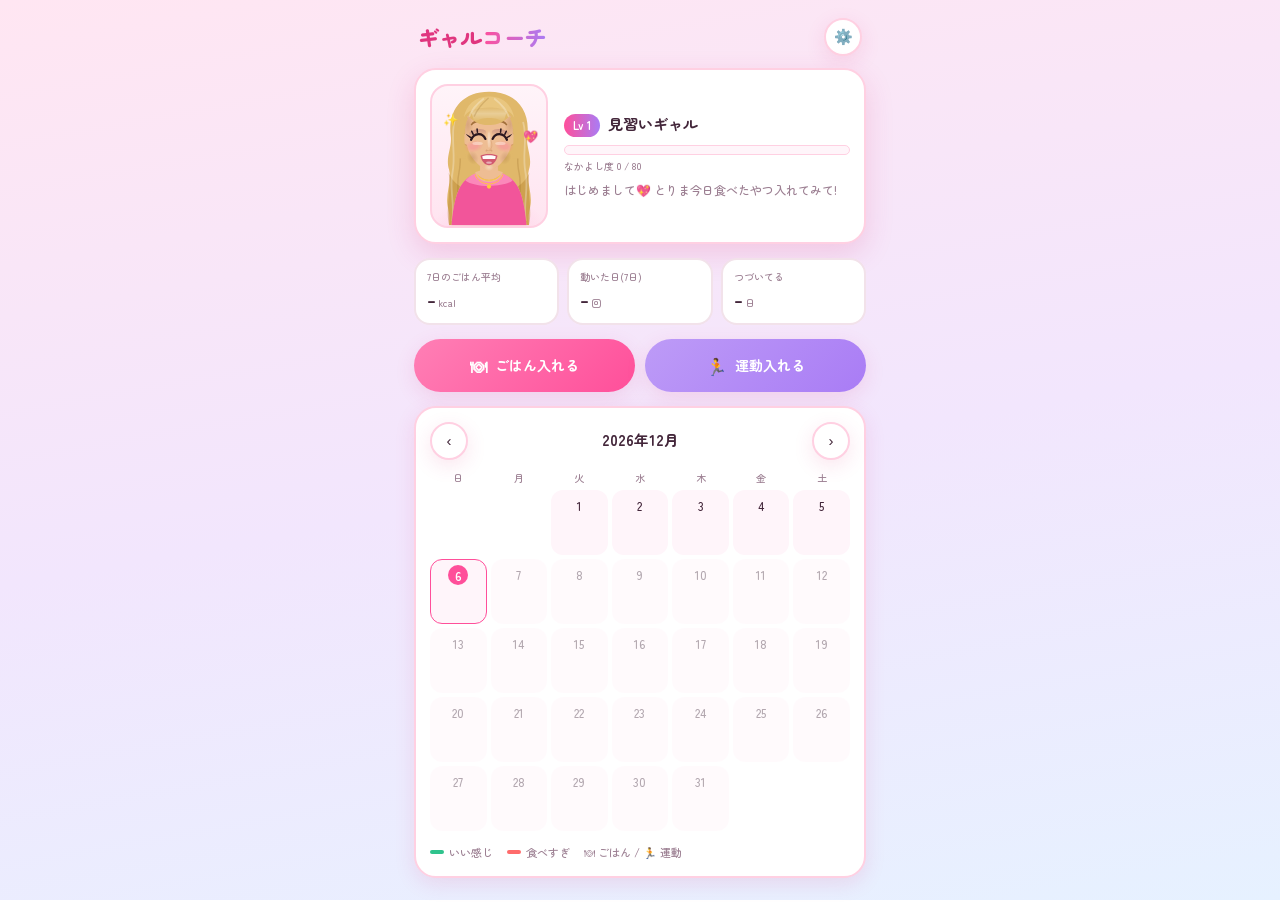
==== commit ea1a15e5: "Add selectable gal types, nickname, and a more realistic character - Redraw the SVG with real face s" ====
--- a/index.html
+++ b/index.html
@@ -25,222 +25,331 @@
       <!-- ギャルコーチ -->
       <section class="avatar-card" id="avatarCard">
         <div class="gal-stage">
+          <!--
+            ギャルの立ち絵。画像ファイルは使わず、インラインSVGを CSS クラスで
+            出し分けている(タイプ4種 × 表情4種 × 体型3種 × なかよし度5段階)。
+            色は CSS カスタムプロパティで持たせているので、タイプを足すときは
+            style.css に .gal.type-xxx の変数セットを書くだけで増やせる。
+          -->
           <svg class="gal" id="gal" viewBox="0 0 140 170" xmlns="http://www.w3.org/2000/svg"
                role="img" aria-labelledby="galTitle">
             <title id="galTitle">ギャルコーチ</title>
+            <!--
+              defs はタイプに依存しない固定色だけにしてある。
+              CSS の fill: url(#…) は文書内で最初に見つかった同一idを参照するため、
+              グラデーションの色をタイプ変数に依存させると複製したプレビューが
+              すべて元のSVGの色になってしまう。タイプ差は flat fill + var() で出す。
+            -->
             <defs>
-              <linearGradient id="hairBlonde" x1=".2" y1="0" x2=".8" y2="1">
-                <stop offset="0%" stop-color="#fbe4ab" />
-                <stop offset="40%" stop-color="#e6bf72" />
-                <stop offset="100%" stop-color="#c2913f" />
+              <linearGradient id="hairShineG" x1="0" y1="0" x2="0" y2="1">
+                <stop offset="0%" stop-color="#fff" stop-opacity="0" />
+                <stop offset="45%" stop-color="#fff" stop-opacity=".3" />
+                <stop offset="100%" stop-color="#fff" stop-opacity="0" />
               </linearGradient>
-              <linearGradient id="hairBright" x1=".2" y1="0" x2=".8" y2="1">
-                <stop offset="0%" stop-color="#fff3cd" />
-                <stop offset="40%" stop-color="#f4d488" />
-                <stop offset="100%" stop-color="#d8a851" />
-              </linearGradient>
-              <linearGradient id="hairPink" x1=".2" y1="0" x2=".8" y2="1">
-                <stop offset="0%" stop-color="#ffe2f5" />
-                <stop offset="40%" stop-color="#eda6e2" />
-                <stop offset="100%" stop-color="#c069cf" />
-              </linearGradient>
-              <!-- 日焼けした肌 -->
-              <linearGradient id="skinG" x1="0" y1="0" x2="0" y2="1">
-                <stop offset="0%" stop-color="#f5cfa8" />
-                <stop offset="60%" stop-color="#eab88b" />
-                <stop offset="100%" stop-color="#dca575" />
-              </linearGradient>
-              <linearGradient id="topG" x1="0" y1="0" x2="0" y2="1">
-                <stop offset="0%" stop-color="#ff9ec8" />
-                <stop offset="100%" stop-color="#f2559a" />
-              </linearGradient>
-              <linearGradient id="topGLegend" x1="0" y1="0" x2="0" y2="1">
-                <stop offset="0%" stop-color="#cdb0ff" />
-                <stop offset="100%" stop-color="#9a6df0" />
-              </linearGradient>
-              <!-- カラコン風の瞳 -->
-              <radialGradient id="irisG" cx="50%" cy="32%" r="70%">
-                <stop offset="0%" stop-color="#c79a63" />
-                <stop offset="55%" stop-color="#8a5c30" />
-                <stop offset="100%" stop-color="#3d2411" />
+              <!-- 陰影(頬骨の下・こめかみ・あご) -->
+              <radialGradient id="shadeG" cx="50%" cy="50%" r="50%">
+                <stop offset="0%" stop-color="#8f5a33" stop-opacity=".24" />
+                <stop offset="62%" stop-color="#8f5a33" stop-opacity=".10" />
+                <stop offset="100%" stop-color="#8f5a33" stop-opacity="0" />
               </radialGradient>
-              <!-- グラデーションアイシャドウ -->
+              <!-- ハイライト(額・鼻筋・あご先) -->
+              <radialGradient id="lightG" cx="50%" cy="50%" r="50%">
+                <stop offset="0%" stop-color="#fff8f0" stop-opacity=".42" />
+                <stop offset="100%" stop-color="#fff8f0" stop-opacity="0" />
+              </radialGradient>
               <linearGradient id="lidG" x1="0" y1="0" x2="0" y2="1">
-                <stop offset="0%" stop-color="#c96a86" stop-opacity=".55" />
-                <stop offset="100%" stop-color="#e2a07f" stop-opacity="0" />
+                <stop offset="0%" stop-color="#a35f70" stop-opacity=".4" />
+                <stop offset="100%" stop-color="#a35f70" stop-opacity="0" />
               </linearGradient>
               <clipPath id="stageClip"><rect x="0" y="0" width="140" height="170" /></clipPath>
               <clipPath id="eyeL">
-                <path d="M47 62 C50 54.5 62 54.5 65 61 C62.5 68.8 49.2 68.8 47 62 Z" />
+                <path d="M47 61.8 C50.4 53.6 61.6 53 65 61.2 C62.2 68.4 50 68.6 47 61.8 Z" />
               </clipPath>
               <clipPath id="eyeR">
-                <path d="M93 62 C90 54.5 78 54.5 75 61 C77.5 68.8 90.8 68.8 93 62 Z" />
+                <path d="M93 61.8 C89.6 53.6 78.4 53 75 61.2 C77.8 68.4 90 68.6 93 61.8 Z" />
               </clipPath>
             </defs>
 
             <g clip-path="url(#stageClip)">
-              <!-- ===== 後ろ髪(ウェーブのある輪郭) ===== -->
-              <path class="hair hair-back" d="M70 6
-                       C104 6 121 30 117 60 C115 75 124 86 119 102
-                       C115 118 125 132 120 150 C118 159 119 165 119 170
-                       L21 170 C21 165 22 159 20 150
-                       C15 132 25 118 21 102 C16 86 25 75 23 60
-                       C19 30 36 6 70 6 Z" />
-              <!-- インナーカラー(毛先だけ覗く) -->
-              <path class="streak pink" d="M33 96 C30 112 35 126 32 144 C30 154 34 161 33 170
-                       L39 170 C40 161 36 154 38 144 C41 126 36 112 39 96 Z" />
-              <path class="streak blue" d="M107 100 C110 116 105 130 108 148 C110 158 106 164 107 170
-                       L101 170 C100 164 104 158 102 148 C99 130 104 116 101 100 Z" />
-              <!-- 毛流れ -->
-              <path class="strand light" d="M28 40 C22 62 30 84 25 106 C21 124 28 142 25 164" />
-              <path class="strand dark" d="M36 46 C31 64 38 84 33 106 C29 124 35 142 33 162" />
-              <path class="strand light" d="M112 44 C118 64 110 84 115 106 C119 124 112 142 115 164" />
-              <path class="strand dark" d="M104 50 C109 66 102 86 107 106 C111 124 105 142 107 162" />
-
-              <!-- ===== 首・肩 ===== -->
-              <path class="neck" d="M59 86 L59 110 C59 115 81 115 81 110 L81 86 Z" />
-              <path class="neck-shadow" d="M59 86 L81 86 L81 96 C74 102 66 102 59 96 Z" />
-
+
+              <!-- ===== 後ろ髪:ロング(王道 / モード / 姉御) ===== -->
+              <g class="hair-long">
+                <path class="hair back" d="M70 6
+                         C104 6 121 30 117 60 C115 75 124 86 119 102
+                         C115 118 125 132 120 150 C118 159 119 165 119 170
+                         L21 170 C21 165 22 159 20 150
+                         C15 132 25 118 21 102 C16 86 25 75 23 60
+                         C19 30 36 6 70 6 Z" />
+                <!-- 毛先に落ちる影(髪の色を1トーン落として奥行きを出す) -->
+                <path class="hair-lo" d="M20.5 106 C24 128 16 150 21 170 L119 170
+                         C124 150 116 128 119.5 106 C112 122 98 130 70 130 C42 130 28 122 20.5 106 Z" />
+                <path class="streak pink" d="M31 132 C29 144 33 155 32 170 L37 170
+                         C38 155 34 144 36 132 Z" />
+                <path class="streak blue" d="M109 136 C111 148 107 158 108 170 L103 170
+                         C102 158 106 148 104 136 Z" />
+                <path class="strand light" d="M28 40 C22 62 30 84 25 106 C21 124 28 142 25 164" />
+                <path class="strand dark" d="M36 46 C31 64 38 84 33 106 C29 124 35 142 33 162" />
+                <path class="strand light" d="M112 44 C118 64 110 84 115 106 C119 124 112 142 115 164" />
+                <path class="strand dark" d="M104 50 C109 66 102 86 107 106 C111 124 105 142 107 162" />
+              </g>
+
+              <!-- ===== 後ろ髪:ミディアム(ナチュラル系) ===== -->
+              <g class="hair-mid">
+                <path class="hair back" d="M70 8
+                         C101 8 118 30 114 60 C112 76 120 90 116 106
+                         C113 121 104 132 92 136 C86 138 80 133 70 133
+                         C60 133 54 138 48 136 C36 132 27 121 24 106
+                         C20 90 28 76 26 60 C22 30 39 8 70 8 Z" />
+                <path class="hair-lo" d="M24 104 C27 120 36 132 48 136 C54 138 60 133 70 133
+                         C80 133 86 138 92 136 C104 132 113 120 116 104
+                         C108 118 92 123 70 123 C48 123 32 118 24 104 Z" />
+                <path class="streak pink" d="M30 116 C29 124 32 130 33 134 L38 131
+                         C36 127 34 123 35 116 Z" />
+                <path class="strand light" d="M29 42 C24 62 31 82 28 102 C26 114 30 124 32 130" />
+                <path class="strand dark" d="M37 48 C33 66 39 84 36 102 C34 113 37 122 39 128" />
+                <path class="strand light" d="M111 46 C116 64 109 84 112 102 C114 114 110 124 108 130" />
+                <path class="strand dark" d="M103 52 C107 68 101 86 104 102 C106 113 103 122 101 128" />
+              </g>
+
+              <!-- ===== 首 ===== -->
+              <path class="neck" d="M59 86 L59 110 C59 116 81 116 81 110 L81 86 Z" />
+              <path class="neck-shadow" d="M59 86 L81 86 L81 97 C74 103 66 103 59 97 Z" />
+
+              <!-- ===== 上半身 ===== -->
               <g class="torso">
-                <path class="top" d="M70 106 C85 106 94 111 100 118 C108 127 112 143 114 170 L26 170
-                         C28 143 32 127 40 118 C46 111 55 106 70 106 Z" />
-                <path class="top-neckline" d="M57 107 C61 117 79 117 83 107 C79 103 61 103 57 107 Z" />
+                <!-- 素肌のシルエット(服はこの上に重ねる) -->
+                <path class="skin-body" d="M70 104 C86 104 96 110 102 118
+                         C110 128 114 146 116 170 L24 170
+                         C26 146 30 128 38 118 C44 110 54 104 70 104 Z" />
+
+                <!-- 王道 / 姉御:クロップトップ -->
+                <g class="outfit-top">
+                  <path class="top" d="M70 104 C86 104 96 110 102 118
+                           C110 128 114 146 116 170 L24 170
+                           C26 146 30 128 38 118 C44 110 54 104 70 104 Z" />
+                  <path class="top-hi" d="M70 104 C84 104 93 108 99 115
+                           C88 124 52 124 41 115 C47 108 56 104 70 104 Z" />
+                  <path class="skin-cut" d="M53 105 C57 121 83 121 87 105 C79 101 61 101 53 105 Z" />
+                </g>
+
+                <!-- ナチュラル系:カーディガン -->
+                <g class="outfit-cardi">
+                  <path class="cardi" d="M70 104 C86 104 96 110 102 118
+                           C110 128 114 146 116 170 L24 170
+                           C26 146 30 128 38 118 C44 110 54 104 70 104 Z" />
+                  <path class="top-hi" d="M70 104 C84 104 93 108 99 115
+                           C88 124 52 124 41 115 C47 108 56 104 70 104 Z" />
+                  <path class="skin-cut" d="M56 104 L70 134 L84 104 C78 100.5 62 100.5 56 104 Z" />
+                  <path class="cardi-lapel" d="M56 104 L70 134 L67.5 139 L51 106 Z" />
+                  <path class="cardi-lapel" d="M84 104 L70 134 L72.5 139 L89 106 Z" />
+                  <path class="cardi-rib" d="M40 130 C42 146 42 158 41 170" />
+                  <path class="cardi-rib" d="M100 130 C98 146 98 158 99 170" />
+                </g>
+
+                <!-- モード系:ジャケット -->
+                <g class="outfit-blazer">
+                  <path class="blazer" d="M70 104 C86 104 96 110 102 118
+                           C110 128 114 146 116 170 L24 170
+                           C26 146 30 128 38 118 C44 110 54 104 70 104 Z" />
+                  <path class="top-hi" d="M70 104 C84 104 93 108 99 115
+                           C88 124 52 124 41 115 C47 108 56 104 70 104 Z" />
+                  <path class="skin-cut" d="M57 104 L70 130 L83 104 C77 100.5 63 100.5 57 104 Z" />
+                  <path class="lapel" d="M57 104 L70 130 L66.5 135 L50 107 Z" />
+                  <path class="lapel" d="M83 104 L70 130 L73.5 135 L90 107 Z" />
+                </g>
+
+                <!-- 鎖骨 -->
+                <path class="clavicle" d="M58.5 110.5 C62.5 113.6 66 114.6 69 114.8" />
+                <path class="clavicle" d="M81.5 110.5 C77.5 113.6 74 114.6 71 114.8" />
+
                 <!-- 重ねづけネックレス -->
-                <path class="chain" d="M56 110 C60 119 80 119 84 110" />
-                <path class="chain" d="M53 110 C58 124 82 124 87 110" />
-                <circle class="pendant" cx="70" cy="123.5" r="2.6" />
+                <path class="chain" d="M56 108 C60 117 80 117 84 108" />
+                <path class="chain" d="M53 108 C58 123 82 123 87 108" />
+                <circle class="pendant" cx="70" cy="122.5" r="2.6" />
               </g>
 
-              <!-- 耳 -->
-              <ellipse class="ear" cx="42" cy="64" rx="5.2" ry="7.5" />
-              <ellipse class="ear" cx="98" cy="64" rx="5.2" ry="7.5" />
+              <!-- 耳(髪の内側) -->
+              <ellipse class="ear" cx="42.5" cy="64" rx="5" ry="7.6" />
+              <ellipse class="ear" cx="97.5" cy="64" rx="5" ry="7.6" />
 
               <!-- ===== 顔 ===== -->
               <g class="face-group">
-                <path class="face" d="M70 20 C91 20 99 36 99 57 C99 78 92 95 70 103
-                         C48 95 41 78 41 57 C41 36 49 20 70 20 Z" />
-
-                <!-- チーク(斜めに入れるギャル塗り) -->
-                <ellipse class="blush" cx="50" cy="72" rx="8.4" ry="4.4" transform="rotate(-12 50 72)" />
-                <ellipse class="blush" cx="90" cy="72" rx="8.4" ry="4.4" transform="rotate(12 90 72)" />
+                <path class="face" d="M70 16
+                         C86 16 97.5 27 99 45 C100 57.5 98.5 66 96.5 74
+                         C93.5 86 84 97.5 70 104.5
+                         C56 97.5 46.5 86 43.5 74 C41.5 66 40 57.5 41 45
+                         C42.5 27 54 16 70 16 Z" />
+
+                <!-- 立体感:こめかみ・エラ・頬骨の下に影、額と鼻筋に光 -->
+                <ellipse class="shade" cx="44" cy="46" rx="7.5" ry="16" />
+                <ellipse class="shade" cx="96" cy="46" rx="7.5" ry="16" />
+                <ellipse class="shade" cx="50" cy="87" rx="7" ry="9" transform="rotate(-24 50 87)" />
+                <ellipse class="shade" cx="90" cy="87" rx="7" ry="9" transform="rotate(24 90 87)" />
+                <ellipse class="light" cx="70" cy="34" rx="17" ry="9" />
+                <ellipse class="light" cx="70" cy="64" rx="3.5" ry="11" />
+                <ellipse class="light" cx="70" cy="99" rx="6" ry="4.5" />
+
+                <!-- チーク(斜め入れのギャル塗り)。ぼかしフィルタは使えないので
+                     同心の楕円を薄く重ねてグラデーションのように見せる -->
+                <g class="blush">
+                  <ellipse cx="51.5" cy="73" rx="11" ry="6.8" opacity=".13" transform="rotate(-14 51.5 73)" />
+                  <ellipse cx="51.5" cy="73" rx="8.4" ry="5.1" opacity=".15" transform="rotate(-14 51.5 73)" />
+                  <ellipse cx="51.5" cy="73" rx="5.8" ry="3.4" opacity=".17" transform="rotate(-14 51.5 73)" />
+                  <ellipse cx="88.5" cy="73" rx="11" ry="6.8" opacity=".13" transform="rotate(14 88.5 73)" />
+                  <ellipse cx="88.5" cy="73" rx="8.4" ry="5.1" opacity=".15" transform="rotate(14 88.5 73)" />
+                  <ellipse cx="88.5" cy="73" rx="5.8" ry="3.4" opacity=".17" transform="rotate(14 88.5 73)" />
+                </g>
 
                 <!-- ===== 目(通常) ===== -->
                 <g class="eyes-open">
-                  <!-- アイシャドウ -->
-                  <ellipse class="lid-shadow" cx="56" cy="56.5" rx="10.5" ry="5" transform="rotate(-7 56 56.5)" />
-                  <ellipse class="lid-shadow" cx="84" cy="56.5" rx="10.5" ry="5" transform="rotate(7 84 56.5)" />
-
-                  <!-- 眼球(クリップ) -->
+                  <ellipse class="lid-shadow" cx="56" cy="56" rx="10.8" ry="5.4" transform="rotate(-8 56 56)" />
+                  <ellipse class="lid-shadow" cx="84" cy="56" rx="10.8" ry="5.4" transform="rotate(8 84 56)" />
+
                   <g clip-path="url(#eyeL)">
                     <rect class="sclera" x="45" y="52" width="22" height="19" />
-                    <circle class="iris" cx="56" cy="61.4" r="5.5" />
-                    <circle class="limbal" cx="56" cy="61.4" r="5.5" />
-                    <circle class="pupil" cx="56" cy="61.4" r="2.4" />
-                    <circle class="glint" cx="53.9" cy="58.9" r="2" />
-                    <circle class="glint sm" cx="58.4" cy="64" r="1.05" />
+                    <ellipse class="sclera-shade" cx="56" cy="56.4" rx="11" ry="4" />
+                    <circle class="iris" cx="56" cy="61.2" r="5.6" />
+                    <circle class="iris-lit" cx="56" cy="62.6" r="3.6" />
+                    <circle class="limbal" cx="56" cy="61.2" r="5.6" />
+                    <circle class="pupil" cx="56" cy="61.2" r="2.3" />
+                    <circle class="glint" cx="53.7" cy="58.7" r="2.1" />
+                    <circle class="glint sm" cx="58.5" cy="64.2" r="1.1" />
                   </g>
                   <g clip-path="url(#eyeR)">
                     <rect class="sclera" x="73" y="52" width="22" height="19" />
-                    <circle class="iris" cx="84" cy="61.4" r="5.5" />
-                    <circle class="limbal" cx="84" cy="61.4" r="5.5" />
-                    <circle class="pupil" cx="84" cy="61.4" r="2.4" />
-                    <circle class="glint" cx="81.9" cy="58.9" r="2" />
-                    <circle class="glint sm" cx="86.4" cy="64" r="1.05" />
+                    <ellipse class="sclera-shade" cx="84" cy="56.4" rx="11" ry="4" />
+                    <circle class="iris" cx="84" cy="61.2" r="5.6" />
+                    <circle class="iris-lit" cx="84" cy="62.6" r="3.6" />
+                    <circle class="limbal" cx="84" cy="61.2" r="5.6" />
+                    <circle class="pupil" cx="84" cy="61.2" r="2.3" />
+                    <circle class="glint" cx="81.7" cy="58.7" r="2.1" />
+                    <circle class="glint sm" cx="86.5" cy="64.2" r="1.1" />
                   </g>
 
+                  <!-- 二重のライン -->
+                  <path class="crease" d="M48.6 57.2 C52.2 50.4 62 49.8 65.6 57.4" />
+                  <path class="crease" d="M91.4 57.2 C87.8 50.4 78 49.8 74.4 57.4" />
                   <!-- 跳ね上げアイライン -->
-                  <path class="liner" d="M47.2 62.2 C50.2 54.3 62 54.3 65 61" />
-                  <path class="liner" d="M92.8 62.2 C89.8 54.3 78 54.3 75 61" />
-                  <path class="wing" d="M47.8 61 C45.6 59.8 43.4 57.8 41.6 55.4
-                           C44.6 56.9 46.9 58.4 49 59.6 Z" />
-                  <path class="wing" d="M92.2 61 C94.4 59.8 96.6 57.8 98.4 55.4
-                           C95.4 56.9 93.1 58.4 91 59.6 Z" />
+                  <path class="liner" d="M47 61.8 C50.4 53.6 61.6 53 65 61.2" />
+                  <path class="liner" d="M93 61.8 C89.6 53.6 78.4 53 75 61.2" />
+                  <path class="liner low" d="M50 66.4 C53.4 69.4 59.6 69.4 63.4 66.2" />
+                  <path class="liner low" d="M90 66.4 C86.6 69.4 80.4 69.4 76.6 66.2" />
+                  <path class="wing" d="M47.6 60.6 C45.2 59.4 42.8 57.2 41 54.6
+                           C44.2 56.2 46.8 57.8 49 59.2 Z" />
+                  <path class="wing" d="M92.4 60.6 C94.8 59.4 97.2 57.2 99 54.6
+                           C95.8 56.2 93.2 57.8 91 59.2 Z" />
                   <!-- 盛ったまつげ -->
-                  <path class="lash" d="M50.6 56 L49 52.2" />
-                  <path class="lash" d="M55.4 54.4 L54.8 50.8" />
-                  <path class="lash" d="M60.2 54.6 L60.8 51" />
-                  <path class="lash" d="M89.4 56 L91 52.2" />
-                  <path class="lash" d="M84.6 54.4 L85.2 50.8" />
-                  <path class="lash" d="M79.8 54.6 L79.2 51" />
+                  <path class="lash" d="M50.4 55.4 L48.6 51.4" />
+                  <path class="lash" d="M55.2 53.6 L54.6 49.6" />
+                  <path class="lash" d="M60.4 54 L61.2 50.2" />
+                  <path class="lash" d="M89.6 55.4 L91.4 51.4" />
+                  <path class="lash" d="M84.8 53.6 L85.4 49.6" />
+                  <path class="lash" d="M79.6 54 L78.8 50.2" />
                   <!-- 涙袋 -->
-                  <path class="tear-line" d="M49.8 68.6 C53 71.2 59.4 71.2 62.6 68.7" />
-                  <path class="tear-line" d="M90.2 68.6 C87 71.2 80.6 71.2 77.4 68.7" />
-                  <ellipse class="tear-bag" cx="56" cy="69.4" rx="6.4" ry="2" />
-                  <ellipse class="tear-bag" cx="84" cy="69.4" rx="6.4" ry="2" />
+                  <ellipse class="tear-bag" cx="56" cy="70.2" rx="6.6" ry="2" />
+                  <ellipse class="tear-bag" cx="84" cy="70.2" rx="6.6" ry="2" />
+                  <path class="tear-line" d="M50.4 72 C53.6 74 59.4 74 62.6 71.8" />
+                  <path class="tear-line" d="M89.6 72 C86.4 74 80.6 74 77.4 71.8" />
                 </g>
 
                 <!-- ===== 目(ご機嫌:笑い目) ===== -->
                 <g class="eyes-happy">
-                  <ellipse class="lid-shadow" cx="56" cy="57.5" rx="10.5" ry="4.6" transform="rotate(-7 56 57.5)" />
-                  <ellipse class="lid-shadow" cx="84" cy="57.5" rx="10.5" ry="4.6" transform="rotate(7 84 57.5)" />
-                  <path class="happy-eye" d="M48 65 C52 56.5 62 56.5 65.5 64" />
-                  <path class="happy-eye" d="M92 65 C88 56.5 78 56.5 74.5 64" />
-                  <path class="wing" d="M48 63.6 C45.8 62.4 43.6 60.4 41.8 58
-                           C44.8 59.5 47.1 61 49.2 62.2 Z" />
-                  <path class="wing" d="M92 63.6 C94.2 62.4 96.4 60.4 98.2 58
-                           C95.2 59.5 92.9 61 90.8 62.2 Z" />
-                  <path class="lash" d="M50.6 58.6 L49 55" />
-                  <path class="lash" d="M55.8 56.2 L55.4 52.6" />
-                  <path class="lash" d="M89.4 58.6 L91 55" />
-                  <path class="lash" d="M84.2 56.2 L84.6 52.6" />
-                  <ellipse class="tear-bag" cx="56" cy="69" rx="6.2" ry="1.9" />
-                  <ellipse class="tear-bag" cx="84" cy="69" rx="6.2" ry="1.9" />
-                </g>
-
-                <!-- ===== 眉 ===== -->
+                  <ellipse class="lid-shadow" cx="56" cy="57" rx="10.8" ry="5" transform="rotate(-8 56 57)" />
+                  <ellipse class="lid-shadow" cx="84" cy="57" rx="10.8" ry="5" transform="rotate(8 84 57)" />
+                  <path class="happy-eye" d="M48 65 C52 56.2 62 55.8 65.5 64" />
+                  <path class="happy-eye" d="M92 65 C88 56.2 78 55.8 74.5 64" />
+                  <path class="wing" d="M48 63.6 C45.6 62.4 43.2 60.2 41.4 57.6
+                           C44.6 59.2 47.2 60.8 49.4 62.2 Z" />
+                  <path class="wing" d="M92 63.6 C94.4 62.4 96.8 60.2 98.6 57.6
+                           C95.4 59.2 92.8 60.8 90.6 62.2 Z" />
+                  <path class="lash" d="M50.6 58.4 L48.8 54.6" />
+                  <path class="lash" d="M55.8 55.8 L55.4 52" />
+                  <path class="lash" d="M89.4 58.4 L91.2 54.6" />
+                  <path class="lash" d="M84.2 55.8 L84.6 52" />
+                  <ellipse class="tear-bag" cx="56" cy="69.6" rx="6.4" ry="2" />
+                  <ellipse class="tear-bag" cx="84" cy="69.6" rx="6.4" ry="2" />
+                </g>
+
+                <!-- ===== 眉(細めのアーチ) ===== -->
                 <g class="brows-normal">
-                  <path class="brow" d="M47.5 44.5 C51.5 39 60 39 64 43" />
-                  <path class="brow" d="M92.5 44.5 C88.5 39 80 39 76 43" />
+                  <path class="brow" d="M47.4 46.6 C50.6 40 60.6 38.6 65 42.6
+                           L64.2 44.8 C60.4 41.8 51.6 43 48.8 47.6 Z" />
+                  <path class="brow" d="M92.6 46.6 C89.4 40 79.4 38.6 75 42.6
+                           L75.8 44.8 C79.6 41.8 88.4 43 91.2 47.6 Z" />
                 </g>
                 <g class="brows-worried">
-                  <path class="brow" d="M47.5 46.5 C51.5 42.5 60 39.5 64 38" />
-                  <path class="brow" d="M92.5 46.5 C88.5 42.5 80 39.5 76 38" />
+                  <path class="brow" d="M47.4 48.6 C50.6 43.4 59 39.6 64.6 38.2
+                           L65 40.4 C59.6 41.8 51.8 45.4 48.8 49.6 Z" />
+                  <path class="brow" d="M92.6 48.6 C89.4 43.4 81 39.6 75.4 38.2
+                           L75 40.4 C80.4 41.8 88.2 45.4 91.2 49.6 Z" />
                 </g>
                 <g class="brows-angry">
-                  <path class="brow" d="M47.5 38.5 C51.5 40 60 43 64 46.5" />
-                  <path class="brow" d="M92.5 38.5 C88.5 40 80 43 76 46.5" />
-                </g>
-
-                <!-- 鼻 -->
-                <path class="nose-shade" d="M70.6 71 C72.6 75 72.2 77.8 69.4 78.6" />
+                  <path class="brow" d="M47.4 39.8 C51 40.8 60.2 43.8 64.8 47.4
+                           L63.8 49.2 C59.4 46 50.6 43.2 48.4 42.2 Z" />
+                  <path class="brow" d="M92.6 39.8 C89 40.8 79.8 43.8 75.2 47.4
+                           L76.2 49.2 C80.6 46 89.4 43.2 91.6 42.2 Z" />
+                </g>
+
+                <!-- ===== 鼻 ===== -->
+                <path class="nose-bridge" d="M70 57 L70 73.5" />
+                <path class="nose-shade" d="M72.4 66 C74.1 70.8 73.6 75.4 71.2 77.4" />
+                <path class="nose-tip" d="M67 77.2 C68.4 79.2 71.6 79.2 73 77.2" />
+                <ellipse class="nostril" cx="66.9" cy="78.6" rx="1.35" ry=".85" transform="rotate(-16 66.9 78.6)" />
+                <ellipse class="nostril" cx="73.1" cy="78.6" rx="1.35" ry=".85" transform="rotate(16 73.1 78.6)" />
+                <path class="philtrum" d="M68.7 80.6 L69 84.2" />
+                <path class="philtrum" d="M71.3 80.6 L71 84.2" />
 
                 <!-- ===== 口 ===== -->
                 <g class="mouths">
                   <g class="m-grin">
-                    <path class="lip" d="M58.5 85 C63.5 81.4 76.5 81.4 81.5 85
-                             C79.6 94 74.6 98.4 70 98.4 C65.4 98.4 60.4 94 58.5 85 Z" />
-                    <path class="teeth" d="M60.8 85.4 C65 83.4 75 83.4 79.2 85.4 L78.3 88.8 L61.7 88.8 Z" />
-                    <ellipse class="gloss" cx="70" cy="94.8" rx="3.8" ry="1.3" />
+                    <path class="lip" d="M59.5 84.8 C63.6 81.8 76.4 81.8 80.5 84.8
+                             C78.8 92.6 74.6 96.4 70 96.4 C65.4 96.4 61.2 92.6 59.5 84.8 Z" />
+                    <path class="teeth" d="M61.6 85.4 C65.4 83.5 74.6 83.5 78.4 85.4 L77.5 88.8 L62.5 88.8 Z" />
+                    <ellipse class="gloss" cx="70" cy="93.2" rx="3.6" ry="1.3" />
                   </g>
                   <g class="m-smile">
-                    <path class="lip" d="M59.5 86 C63.2 82.4 66.8 84.6 70 84.6 C73.2 84.6 76.8 82.4 80.5 86
-                             C77.7 92 74 94.8 70 94.8 C66 94.8 62.3 92 59.5 86 Z" />
-                    <ellipse class="gloss" cx="70" cy="92" rx="4.2" ry="1.4" />
+                    <path class="lip up" d="M59.5 86.2 C63 83 66 82.6 67.4 84.2
+                             C68.6 85.6 71.4 85.6 72.6 84.2 C74 82.6 77 83 80.5 86.2
+                             C76.5 87.9 63.5 87.9 59.5 86.2 Z" />
+                    <path class="lip low" d="M59.5 86.2 C63.5 87.9 76.5 87.9 80.5 86.2
+                             C78.6 92.8 74.4 95.6 70 95.6 C65.6 95.6 61.4 92.8 59.5 86.2 Z" />
+                    <path class="lip-line" d="M59.5 86.2 C64 88.1 76 88.1 80.5 86.2" />
+                    <ellipse class="gloss" cx="70" cy="92.4" rx="4.4" ry="1.5" />
                   </g>
                   <g class="m-flat">
-                    <path class="lip" d="M62.5 87.4 C66.6 85.4 73.4 85.4 77.5 87.4 C75.2 90.2 64.8 90.2 62.5 87.4 Z" />
+                    <path class="lip up" d="M62 87 C65.4 85 74.6 85 78 87 C74.6 88 65.4 88 62 87 Z" />
+                    <path class="lip low" d="M62 87 C65.4 88 74.6 88 78 87 C76.2 90.4 63.8 90.4 62 87 Z" />
+                    <path class="lip-line" d="M62 87 C65.4 88.1 74.6 88.1 78 87" />
                   </g>
                   <g class="m-frown">
-                    <path class="lip" d="M61.5 92.2 C65.2 85.8 74.8 85.8 78.5 92.2
-                             C74.4 89.2 65.6 89.2 61.5 92.2 Z" />
+                    <path class="lip low" d="M61.5 93 C65.4 86.4 74.6 86.4 78.5 93
+                             C74.4 90 65.6 90 61.5 93 Z" />
+                    <path class="lip-line" d="M61.5 92.6 C65.6 89.4 74.4 89.4 78.5 92.6" />
                   </g>
                 </g>
 
+                <!-- 二重あご(ぽっちゃり時のみ) -->
+                <path class="chin-fold" d="M60 96 C64.5 101.5 75.5 101.5 80 96" />
+
                 <!-- ===== 前髪(センター分け+顔まわりレイヤー) ===== -->
-                <path class="hair bangs" d="M70 11
-                         C100 11 108 34 104 58 C103 48 100 40 95.5 35.5
-                         C88 43 79 46.5 70 46 C61 46.5 52 43 44.5 35.5
-                         C40 40 37 48 36 58 C32 34 40 11 70 11 Z" />
-                <path class="hair lock" d="M36.5 34 C29.5 46 27.5 64 30 86 L41 86
-                         C38 66 38 47 43.5 37.5 Z" />
-                <path class="hair lock" d="M103.5 34 C110.5 46 112.5 64 110 86 L99 86
-                         C102 66 102 47 96.5 37.5 Z" />
-                <!-- 前髪の毛流れ -->
-                <path class="strand light" d="M64 14 C56 20 50 27 47 35" />
-                <path class="strand light" d="M76 14 C84 20 90 27 93 35" />
-
-                <!-- 二重あご(ぽっちゃり時のみ) -->
-                <path class="chin-fold" d="M60 94 C64.5 99.5 75.5 99.5 80 94" />
+                <path class="hair bangs" d="M70 12
+                         C99 12 106 34 103 60 C102.5 50 100 41 96 35.5
+                         C88 44 79 47.5 70 47 C61 47.5 52 44 44 35.5
+                         C40 41 37.5 50 37 60 C34 34 41 12 70 12 Z" />
+                <path class="hair lock" d="M37.4 35 C30.5 47 28.6 66 31 88 L42 88
+                         C38.8 67 38.8 48 44.4 38.4 Z" />
+                <path class="hair lock" d="M102.6 35 C109.5 47 111.4 66 109 88 L98 88
+                         C101.2 67 101.2 48 95.6 38.4 Z" />
+                <!-- 頭頂の明るい面 -->
+                <path class="hair-hi" d="M70 12 C88 12 98 23 101 38
+                         C97 30 88 25.5 70 25.5 C52 25.5 43 30 39 38 C42 23 52 12 70 12 Z" />
+                <!-- ツヤ(髪の天使の輪) -->
+                <path class="hair-shine" d="M48 30 C56 22.5 84 22.5 92 30
+                         C90.5 35 89 39 88 43.5 C80 36.5 60 36.5 52 43.5
+                         C51 39 49.5 35 48 30 Z" />
+                <path class="strand light" d="M63 15 C55 21 49 28 46 36" />
+                <path class="strand light" d="M77 15 C85 21 91 28 94 36" />
+                <path class="strand dark" d="M69 14 C62 20 56 27 52 36" />
               </g>
 
               <!-- フープピアス(髪より前面) -->
@@ -251,8 +360,8 @@
 
               <!-- ティアラ(Lv10〜) -->
               <g class="tiara">
-                <path d="M55 19 L59.5 9 L65 16.5 L70 5.5 L75 16.5 L80.5 9 L85 19 Z" />
-                <circle cx="70" cy="11" r="2" />
+                <path d="M55 20 L59.5 10 L65 17.5 L70 5.5 L75 17.5 L80.5 10 L85 20 Z" />
+                <circle cx="70" cy="11.5" r="2" />
               </g>
 
               <!-- 状態エフェクト -->
@@ -270,22 +379,22 @@
           </div>
           <div class="exp-bar"><i id="expFill"></i></div>
           <div class="exp-label" id="expLabel">なかよし度 0 / 80</div>
-          <p class="avatar-msg" id="avatarMsg">記録するとギャルと仲良くなれるよ💅</p>
+          <p class="avatar-msg" id="avatarMsg">記録するとうちらもっと仲良くなれるよ💅</p>
         </div>
       </section>
 
       <!-- サマリー -->
       <section class="summary">
         <div class="stat">
-          <div class="label">直近7日平均</div>
+          <div class="label">7日のごはん平均</div>
           <div class="val" id="statAvg">–<small>kcal</small></div>
         </div>
         <div class="stat">
-          <div class="label">運動(7日)</div>
-          <div class="val" id="statExercise">–<small>回</small></div>
+          <div class="label">動いた日(7日)</div>
+          <div class="val" id="statExercise">–<small>日</small></div>
         </div>
         <div class="stat">
-          <div class="label">連続記録</div>
+          <div class="label">つづいてる</div>
           <div class="val" id="statStreak">–<small>日</small></div>
         </div>
       </section>
@@ -294,11 +403,11 @@
       <section class="quick-add">
         <button class="quick-btn" id="quickMealBtn">
           <span class="q-icon">🍽</span>
-          <span class="q-label">食事を記録</span>
+          <span class="q-label">ごはん入れる</span>
         </button>
         <button class="quick-btn" id="quickExBtn">
           <span class="q-icon">🏃</span>
-          <span class="q-label">運動を記録</span>
+          <span class="q-label">運動入れる</span>
         </button>
       </section>
 
@@ -314,46 +423,46 @@
         </div>
         <div class="grid" id="calGrid"></div>
         <div class="legend">
-          <span class="chip"><span class="sw sw-ok"></span>目標内</span>
-          <span class="chip"><span class="sw sw-over"></span>オーバー</span>
-          <span class="chip">🍽 食事 / 🏃 運動</span>
+          <span class="chip"><span class="sw sw-ok"></span>いい感じ</span>
+          <span class="chip"><span class="sw sw-over"></span>食べすぎ</span>
+          <span class="chip">🍽 ごはん / 🏃 運動</span>
         </div>
       </section>
     </main>
 
     <!-- ============ 日詳細画面 ============ -->
     <main class="screen" id="dayScreen" hidden>
-      <button class="back" id="backBtn">← カレンダーに戻る</button>
+      <button class="back" id="backBtn">← カレンダーもどる</button>
       <p class="detail-date" id="detailDate"></p>
       <p class="detail-sub" id="detailSub"></p>
 
       <section class="card">
         <div class="card-head">
-          <h3>食事の記録</h3>
-          <button class="mini-btn" id="addMealBtn">＋ 追加</button>
+          <h3>この日のごはん🍽</h3>
+          <button class="mini-btn" id="addMealBtn">＋ 入れる</button>
         </div>
         <div id="mealList" class="record-list"></div>
       </section>
 
       <section class="card">
         <div class="card-head">
-          <h3>運動の記録</h3>
-          <button class="mini-btn" id="addExBtn">＋ 追加</button>
+          <h3>この日の運動🏃</h3>
+          <button class="mini-btn" id="addExBtn">＋ 入れる</button>
         </div>
         <div id="exList" class="record-list"></div>
       </section>
 
       <section class="card advice">
         <div class="card-head">
-          <h3>ギャルの判定</h3>
+          <h3>ギャルのジャッジ💅</h3>
           <div class="score" id="scoreBadge" hidden>
             <b id="scoreVal">–</b><small>点</small>
           </div>
         </div>
         <p class="advice-headline" id="adviceHeadline" hidden></p>
-        <p class="advice-text" id="adviceText">まだ判定してもらってないよ〜</p>
-        <button class="btn" id="genBtn">💖 ギャルに判定してもらう</button>
-        <button class="btn ghost" id="pasteAdviceBtn">コメントを貼り付けて保存</button>
+        <p class="advice-text" id="adviceText">まだ見てないよ〜、押してみて?</p>
+        <button class="btn" id="genBtn">💖 ギャルに見てもらう</button>
+        <button class="btn ghost" id="pasteAdviceBtn">もらったコメントを貼る</button>
       </section>
     </main>
 
@@ -361,11 +470,11 @@
 
   <!-- ============ 食事入力シート ============ -->
   <div class="overlay" id="mealOverlay">
-    <div class="sheet" role="dialog" aria-label="食事を記録">
-      <h2 id="mealSheetTitle">食事を記録</h2>
+    <div class="sheet" role="dialog" aria-label="ごはんを入れる">
+      <h2 id="mealSheetTitle">ごはん入れよ〜🍽</h2>
       <form id="mealForm">
         <label class="field">
-          <span>いつ</span>
+          <span>いつのごはん?</span>
           <select id="mealSlot">
             <option value="朝食">朝食</option>
             <option value="昼食">昼食</option>
@@ -374,22 +483,22 @@
           </select>
         </label>
         <label class="field">
-          <span>食べたもの</span>
+          <span>なに食べた?</span>
           <input type="text" id="mealItems" placeholder="例:味噌ラーメン・餃子3個" required maxlength="100" />
         </label>
         <label class="field">
-          <span>写真(任意)</span>
+          <span>写真あったらちょうだい(任意)</span>
           <input type="file" id="mealPhoto" accept="image/*" />
         </label>
         <div class="photo-preview" id="photoPreview" hidden>
           <img id="photoPreviewImg" alt="写真プレビュー" />
         </div>
 
-        <button type="button" class="btn estimate" id="estimateBtn">✨ AIでカロリー・PFCを推定</button>
-        <p class="estimate-hint" id="estimateHint" hidden>接続設定をすると使えます(⚙️から設定)</p>
-
-        <label class="field">
-          <span>カロリー(だいたいでOK)</span>
+        <button type="button" class="btn estimate" id="estimateBtn">✨ AIにカロリー・PFC出してもらう</button>
+        <p class="estimate-hint" id="estimateHint" hidden>⚙️でAIつなぐと使えるよ〜</p>
+
+        <label class="field">
+          <span>カロリー(てきとうでOK)</span>
           <input type="number" id="mealKcal" placeholder="800" min="0" max="5000" inputmode="numeric" />
         </label>
         <div class="pfc-inputs">
@@ -408,9 +517,9 @@
         </div>
 
         <div class="sheet-actions">
-          <button type="submit" class="btn">保存する</button>
-          <button type="button" class="btn ghost" data-close>キャンセル</button>
-          <button type="button" class="btn danger" id="deleteMealBtn" hidden>この記録を削除</button>
+          <button type="submit" class="btn">これで保存💾</button>
+          <button type="button" class="btn ghost" data-close>やっぱやめる</button>
+          <button type="button" class="btn danger" id="deleteMealBtn" hidden>これ消す🗑</button>
         </div>
       </form>
     </div>
@@ -418,15 +527,15 @@
 
   <!-- ============ 運動入力シート ============ -->
   <div class="overlay" id="exOverlay">
-    <div class="sheet" role="dialog" aria-label="運動を記録">
-      <h2 id="exSheetTitle">運動を記録</h2>
+    <div class="sheet" role="dialog" aria-label="運動を入れる">
+      <h2 id="exSheetTitle">運動入れよ〜🏃</h2>
       <form id="exForm">
         <label class="field">
-          <span>内容</span>
+          <span>なにした?</span>
           <input type="text" id="exName" placeholder="例:ランニング 5km / ジム上半身" required maxlength="60" />
         </label>
         <label class="field">
-          <span>時間(分)</span>
+          <span>何分やった?</span>
           <input type="number" id="exMinutes" placeholder="30" min="0" max="600" inputmode="numeric" />
         </label>
         <label class="field">
@@ -434,9 +543,9 @@
           <input type="number" id="exKcal" placeholder="300" min="0" max="3000" inputmode="numeric" />
         </label>
         <div class="sheet-actions">
-          <button type="submit" class="btn">保存する</button>
-          <button type="button" class="btn ghost" data-close>キャンセル</button>
-          <button type="button" class="btn danger" id="deleteExBtn" hidden>この記録を削除</button>
+          <button type="submit" class="btn">これで保存💾</button>
+          <button type="button" class="btn ghost" data-close>やっぱやめる</button>
+          <button type="button" class="btn danger" id="deleteExBtn" hidden>これ消す🗑</button>
         </div>
       </form>
     </div>
@@ -445,25 +554,25 @@
   <!-- ============ プロンプトシート ============ -->
   <div class="overlay" id="promptOverlay">
     <div class="sheet" role="dialog" aria-label="プロンプト生成">
-      <h2>プロンプトを生成しました</h2>
-      <p class="hint">コピーしてClaude(いつものプロジェクト)に貼り付けてください。返ってきたアドバイスは「貼り付けて保存」で記録できます。</p>
+      <h2>プロンプトできたよ📝</h2>
+      <p class="hint">これコピってClaudeに貼ってみて〜。返ってきたコメントは「もらったコメントを貼る」から保存できるよ💾</p>
       <div class="prompt-box" id="promptBox"></div>
       <div class="sheet-actions">
-        <button class="btn" id="copyPromptBtn">プロンプトをコピー</button>
-        <button class="btn ghost" data-close>閉じる</button>
+        <button class="btn" id="copyPromptBtn">コピるっ📋</button>
+        <button class="btn ghost" data-close>とじる</button>
       </div>
     </div>
   </div>
 
   <!-- ============ アドバイス貼り付けシート ============ -->
   <div class="overlay" id="adviceOverlay">
-    <div class="sheet" role="dialog" aria-label="アドバイスを保存">
-      <h2>Claudeの回答を保存</h2>
-      <p class="hint">Claudeから返ってきたアドバイスをここに貼り付けると、この日の記録として残ります。</p>
-      <textarea id="adviceInput" rows="6" placeholder="ここに貼り付け"></textarea>
+    <div class="sheet" role="dialog" aria-label="コメントを保存">
+      <h2>もらったコメント貼って💌</h2>
+      <p class="hint">Claudeから返ってきた文をここに貼ると、この日の記録として残るよ〜。「85点」みたいな点数も勝手に拾うから安心して🙆‍♀️</p>
+      <textarea id="adviceInput" rows="6" placeholder="ここに貼りつけ"></textarea>
       <div class="sheet-actions">
-        <button class="btn" id="saveAdviceBtn">保存する</button>
-        <button class="btn ghost" data-close>キャンセル</button>
+        <button class="btn" id="saveAdviceBtn">これで保存💾</button>
+        <button class="btn ghost" data-close>やっぱやめる</button>
       </div>
     </div>
   </div>
@@ -471,16 +580,28 @@
   <!-- ============ 設定シート ============ -->
   <div class="overlay" id="settingsOverlay">
     <div class="sheet" role="dialog" aria-label="設定">
-      <h2>設定</h2>
+      <h2>設定いじる⚙️</h2>
       <form id="settingsForm">
         <label class="field">
           <span>1日の目標カロリー</span>
           <input type="number" id="goalInput" min="800" max="5000" inputmode="numeric" required />
         </label>
 
+        <label class="field">
+          <span>なんて呼ばれたい?(例:ひろくん / そうちゃん)</span>
+          <input type="text" id="nickInput" placeholder="ひろくん" maxlength="12" autocomplete="off" />
+        </label>
+
         <div class="settings-section">
-          <h3>AI連携(任意)</h3>
-          <p class="hint">中継サーバーを立てると、写真・テキストからのカロリー/PFC自動推定とアプリ内アドバイスが使えます。未設定でもコピペ方式で使えます。</p>
+          <h3>ギャルのタイプ💅</h3>
+          <p class="hint">好みで選んでね〜。見た目もしゃべり方も変わるよ✨</p>
+          <div class="type-picker" id="typePicker"></div>
+          <p class="type-catch" id="typeCatch"></p>
+        </div>
+
+        <div class="settings-section">
+          <h3>AIつなぐ(任意)</h3>
+          <p class="hint">中継サーバー立てると、写真やテキストからカロリー/PFC自動で出して、アプリの中でジャッジまでできるよ〜。未設定でもコピペでいけるから安心して🙆‍♀️</p>
           <label class="field">
             <span>中継サーバーのURL</span>
             <input type="url" id="backendUrl" placeholder="https://xxxx.workers.dev" inputmode="url" />
@@ -489,13 +610,13 @@
             <span>アクセストークン</span>
             <input type="text" id="backendToken" placeholder="自分で決めた合言葉" autocomplete="off" />
           </label>
-          <button type="button" class="btn ghost" id="testBackendBtn">接続テスト</button>
+          <button type="button" class="btn ghost" id="testBackendBtn">つながるか試す</button>
           <p class="accuracy-note" id="accuracyNote" hidden></p>
         </div>
 
         <div class="sheet-actions">
-          <button type="submit" class="btn">保存する</button>
-          <button type="button" class="btn ghost" data-close>キャンセル</button>
+          <button type="submit" class="btn">これで保存💾</button>
+          <button type="button" class="btn ghost" data-close>やっぱやめる</button>
         </div>
       </form>
     </div>
--- a/style.css
+++ b/style.css
@@ -111,84 +111,195 @@
   overflow: hidden;
 }
 
+/* ギャル本体。タイプごとの色はすべてカスタムプロパティで持たせているので、
+   .gal.type-xxx で変数を上書きするだけでタイプを増やせる。
+   グラデーション(#shadeG など)は文書内に1つしかないぶん全インスタンス共通に
+   なるため、タイプで変わる色は必ず flat fill + var() 側で表現する。 */
 .gal {
   display: block;
   width: 100%; height: 100%;
   animation: idle 3.4s ease-in-out infinite;
+
+  /* 王道ギャル(デフォルト):日焼け肌 × 金髪ウェーブ × ピンク */
+  --hair1: #fbe4ab; --hair2: #e0b86a; --hair3: #b8862f;
+  --hair-strand: #8a5c1f;
+  --skin2: #eebd93;   --shade: #bd7c50;
+  --skin-line: #c98a5f;
+  --blush: #ff7a9e;
+  --iris1: #c79a63; --iris2: #8a5c30; --iris3: #3a220f;
+  --lip: #d0596f; --lip-hi: #e0798c;
+  --top1: #ff9ec8; --top2: #f2559a;
+  --liner: #2b1720;
+  --brow: #9c6a33;
+  --metal: #ffc93c;
 }
 @keyframes idle {
   0%, 100% { transform: translateY(0); }
   50% { transform: translateY(-2.5px); }
 }
 
+/* ---- タイプ:ナチュラル系(明るい肌 × ブラウンのゆるウェーブ × カーデ) ---- */
+.gal.type-natural {
+  --hair1: #e8cba2; --hair2: #b98a5c; --hair3: #7a5130;
+  --hair-strand: #6b452a;
+  --skin2: #f4d0b0;   --shade: #c48f66;
+  --skin-line: #cf9a72;
+  --blush: #ff9a9a;
+  --iris1: #b58a5e; --iris2: #7a5230; --iris3: #33200f;
+  --lip: #cf7f83; --lip-hi: #dd9a9c;
+  --top1: #fdf1de; --top2: #e9d7ba;
+  --liner: #3a2a22;
+  --brow: #8c6440;
+}
+/* ---- タイプ:モード系(プラチナブロンド × 黒ジャケ × 濃いめメイク) ---- */
+.gal.type-mode {
+  --hair1: #fdf7ec; --hair2: #e2d9c9; --hair3: #b3a795;
+  --hair-strand: #9c8f7d;
+  --skin2: #eccdba;   --shade: #a87a5f;
+  --skin-line: #bc8a6e;
+  --blush: #d98e8e;
+  --iris1: #9b8b7d; --iris2: #5d4c40; --iris3: #241a14;
+  --lip: #b8555f; --lip-hi: #c8737c;
+  --top1: #4a4550; --top2: #201d26;
+  --liner: #171017;
+  --brow: #7a6c60;
+  --metal: #ece6da;
+}
+/* ---- タイプ:姉御ギャル(黒髪ロング × 濃いめの日焼け × ラベンダー) ---- */
+.gal.type-ane {
+  --hair1: #5c4b53; --hair2: #33262e; --hair3: #191016;
+  --hair-strand: #120c10;
+  --skin2: #dfa87c;   --shade: #a06840;
+  --skin-line: #b0764c;
+  --blush: #ff6f92;
+  --iris1: #8f6a4e; --iris2: #4f3624; --iris3: #1d120a;
+  --lip: #c34a68; --lip-hi: #d46c84;
+  --top1: #c9a6ff; --top2: #8f5df0;
+  --liner: #150e13;
+  --brow: #3b2a30;
+}
+
 /* ---- 髪 ---- */
-.gal .hair { fill: url(#hairBlonde); }
-/* 毛流れ:白/黒の半透明なので、髪の色が変わってもそのまま馴染む */
+.gal .hair { fill: var(--hair2); }
+.gal .hair-hi { fill: var(--hair1); opacity: .32; }
+.gal .hair-lo { fill: var(--hair3); opacity: .45; }
+.gal .hair-shine { fill: url(#hairShineG); }
+/* 毛流れ:半透明なので髪の色が変わってもそのまま馴染む */
 .gal .strand { fill: none; stroke-linecap: round; }
-.gal .strand.light { stroke: #fff; stroke-width: 2.2; opacity: .3; }
-.gal .strand.dark { stroke: #8a5c1f; stroke-width: 1.8; opacity: .22; }
-/* インナーカラー */
+.gal .strand.light { stroke: #fff; stroke-width: 2.2; opacity: .28; }
+.gal .strand.dark { stroke: var(--hair-strand); stroke-width: 1.8; opacity: .22; }
+/* インナーカラー(なかよし度 Lv6〜) */
+.gal .streak { display: none; }
 .gal .streak.pink { fill: #ff86c6; opacity: .75; }
 .gal .streak.blue { fill: #7fd0ef; opacity: .7; }
+/* 髪型:ロング / ミディアム */
+.gal .hair-mid { display: none; }
+.gal.type-natural .hair-long { display: none; }
+.gal.type-natural .hair-mid { display: block; }
 
 /* ---- 肌 ---- */
 .gal .face,
 .gal .neck,
-.gal .ear { fill: url(#skinG); }
-.gal .neck-shadow { fill: #c6845a; opacity: .5; }
-.gal .ear { stroke: #cf9163; stroke-width: .8; }
-.gal .top { fill: url(#topG); }
-.gal .top-neckline { fill: #eab388; }
+.gal .ear,
+.gal .skin-body,
+.gal .skin-cut { fill: var(--skin2); }
+.gal .shade { fill: url(#shadeG); }
+.gal .light { fill: url(#lightG); }
+.gal .blush ellipse { fill: var(--blush); }
+.gal .neck-shadow { fill: var(--shade); opacity: .45; }
+.gal .ear { stroke: var(--skin-line); stroke-width: .8; opacity: .95; }
+.gal .clavicle {
+  fill: none; stroke: var(--skin-line);
+  stroke-width: 1.1; stroke-linecap: round; opacity: .45;
+}
+
+/* ---- 服 ---- */
+.gal .top, .gal .cardi, .gal .blazer { fill: var(--top2); }
+.gal .top-hi { fill: var(--top1); opacity: .7; }
+.gal .cardi-lapel { fill: #fff; opacity: .5; }
+.gal .cardi-rib {
+  fill: none; stroke: #cbb69a;
+  stroke-width: 1.2; opacity: .5;
+}
+.gal .lapel { fill: #fff; opacity: .12; }
+.gal .outfit-cardi, .gal .outfit-blazer { display: none; }
+.gal.type-natural .outfit-top { display: none; }
+.gal.type-natural .outfit-cardi { display: block; }
+.gal.type-mode .outfit-top { display: none; }
+.gal.type-mode .outfit-blazer { display: block; }
+
 .gal .chain {
-  fill: none; stroke: var(--gold);
+  fill: none; stroke: var(--metal);
   stroke-width: 1.2; opacity: .95;
 }
-.gal .pendant { fill: var(--gold); }
+.gal .pendant { fill: var(--metal); }
 
 /* ---- 目もと(盛りメイク) ---- */
 .gal .lid-shadow { fill: url(#lidG); }
 .gal .sclera { fill: #fffdfa; }
-.gal .iris { fill: url(#irisG); }
-.gal .limbal { fill: none; stroke: #2e1a0c; stroke-width: 1.5; opacity: .8; }
-.gal .pupil { fill: #1c0f07; }
+/* まぶたが眼球に落とす影。これがあると目が球に見える */
+.gal .sclera-shade { fill: #b8968c; opacity: .32; }
+.gal .iris { fill: var(--iris2); }
+.gal .iris-lit { fill: var(--iris1); opacity: .55; }
+.gal .limbal { fill: none; stroke: var(--iris3); stroke-width: 1.6; opacity: .85; }
+.gal .pupil { fill: #170c05; }
 .gal .glint { fill: #fff; opacity: .95; }
-.gal .glint.sm { opacity: .75; }
+.gal .glint.sm { opacity: .7; }
 .gal .liner {
-  fill: none; stroke: #2c1820;
+  fill: none; stroke: var(--liner);
   stroke-width: 3.4; stroke-linecap: round;
 }
-.gal .wing { fill: #2c1820; }
+.gal .liner.low { stroke-width: 1.5; opacity: .75; }
+.gal .crease {
+  fill: none; stroke: var(--skin-line);
+  stroke-width: 1.1; stroke-linecap: round; opacity: .55;
+}
+.gal .wing { fill: var(--liner); }
 .gal .lash {
-  fill: none; stroke: #2c1820;
+  fill: none; stroke: var(--liner);
   stroke-width: 1.9; stroke-linecap: round;
 }
-.gal .lash.sm { stroke-width: 1.2; opacity: .8; }
 /* 涙袋(強すぎると隈に見えるので控えめに) */
-.gal .tear-bag { fill: #fff4e6; opacity: .5; }
+.gal .tear-bag { fill: #fff4e6; opacity: .45; }
 .gal .tear-line {
-  fill: none; stroke: #cf9a76;
-  stroke-width: .9; stroke-linecap: round; opacity: .35;
+  fill: none; stroke: var(--skin-line);
+  stroke-width: .9; stroke-linecap: round; opacity: .28;
 }
 .gal .happy-eye {
-  fill: none; stroke: #2c1820;
-  stroke-width: 3.4; stroke-linecap: round;
-}
-.gal .brow {
-  fill: none; stroke: #9c6a33;
-  stroke-width: 3.2; stroke-linecap: round;
-}
+  fill: none; stroke: var(--liner);
+  stroke-width: 2.9; stroke-linecap: round;
+}
+.gal .brow { fill: var(--brow); opacity: .92; }
 
 /* ---- 鼻・口 ---- */
+.gal .nose-bridge {
+  fill: none; stroke: #fff5ea;
+  stroke-width: 2.2; stroke-linecap: round; opacity: .2;
+}
 .gal .nose-shade {
-  fill: none; stroke: #cf9163;
-  stroke-width: 1.4; stroke-linecap: round; opacity: .55;
-}
-.gal .lip { fill: #d4536f; }
+  fill: none; stroke: var(--shade);
+  stroke-width: 1.4; stroke-linecap: round; opacity: .26;
+}
+.gal .nose-tip {
+  fill: none; stroke: var(--skin-line);
+  stroke-width: 1.1; stroke-linecap: round; opacity: .4;
+}
+.gal .nostril { fill: var(--shade); opacity: .4; }
+.gal .philtrum {
+  fill: none; stroke: var(--skin-line);
+  stroke-width: .8; stroke-linecap: round; opacity: .28;
+}
+.gal .lip { fill: var(--lip); }
+.gal .lip.up { fill: var(--lip); }
+.gal .lip.low { fill: var(--lip-hi); }
+.gal .lip-line {
+  fill: none; stroke: #8f3145;
+  stroke-width: .9; stroke-linecap: round; opacity: .55;
+}
 .gal .teeth { fill: #fffaf8; }
-.gal .gloss { fill: #fff; opacity: .45; }
-.gal .blush { fill: #ff7a9e; opacity: .34; }
+.gal .gloss { fill: #fff; opacity: .5; }
 .gal .earrings circle {
-  fill: none; stroke: var(--gold);
+  fill: none; stroke: var(--metal);
   stroke-width: 2.2;
 }
 
@@ -246,14 +357,16 @@
 .gal.body-chubby .chin-fold { display: block; }
 .gal.body-chubby .fx-sweat { display: block; }
 
-/* ---- なかよし度(レベル)で見た目アップ ---- */
-.gal:not(.tier-1) .earrings { display: block; }          /* Lv3〜 フープピアス */
-.gal.tier-3 .hair, .gal.tier-4 .hair { fill: url(#hairBright); }  /* Lv6〜 明るい髪 */
+/* ---- なかよし度(レベル)で見た目アップ ----
+   タイプごとの配色を壊さないよう、レベルでは「盛り」だけを足していく */
+.gal:not(.tier-1) .earrings { display: block; }                    /* Lv3〜 フープピアス */
+.gal.tier-3 .streak, .gal.tier-4 .streak, .gal.tier-5 .streak { display: block; } /* Lv6〜 インナーカラー */
 .gal.tier-4 .tiara, .gal.tier-5 .tiara { display: block; }        /* Lv10〜 ティアラ */
 .gal .tiara path { fill: var(--gold); stroke: #d9a01f; stroke-width: 1; }
 .gal .tiara circle { fill: #fff0f6; }
-.gal.tier-5 .hair { fill: url(#hairPink); }              /* Lv15 伝説 */
-.gal.tier-5 .top { fill: url(#topGLegend); }
+.gal.tier-5 { --metal: #fff0a8; }                                  /* Lv15 伝説 */
+.gal.tier-5 .hair-shine { opacity: 1; }
+.gal.tier-5 .fx-sparkle { display: block; animation: twinkle 1.8s ease-in-out infinite; }
 
 .gal .fx { font-size: 15px; }
 
@@ -641,6 +754,43 @@
   font-weight: 700;
 }
 
+/* ---------- ギャルタイプ選択 ---------- */
+.type-picker {
+  display: grid;
+  grid-template-columns: repeat(4, 1fr);
+  gap: 8px;
+}
+.type-card {
+  display: flex;
+  flex-direction: column;
+  align-items: center;
+  gap: 5px;
+  padding: 7px 4px 8px;
+  border: 2px solid var(--line);
+  border-radius: 16px;
+  background: var(--card2);
+  font: inherit;
+  color: var(--muted);
+  cursor: pointer;
+}
+.type-card.on {
+  border-color: var(--pink);
+  background: #fff;
+  color: var(--pink-deep);
+  box-shadow: var(--shadow);
+}
+.type-stage {
+  display: block;
+  width: 100%;
+  aspect-ratio: 1 / 1.18;
+  border-radius: 11px;
+  overflow: hidden;
+  background: linear-gradient(180deg, #fff4f9 0%, #ffe4f0 100%);
+}
+.type-stage .gal { animation: none; }
+.type-name { font-size: 10px; font-weight: 700; line-height: 1.3; text-align: center; }
+.type-catch { margin: 9px 0 0; font-size: 11px; color: var(--muted); }
+
 /* ---------- toast ---------- */
 .toast {
   position: fixed;
